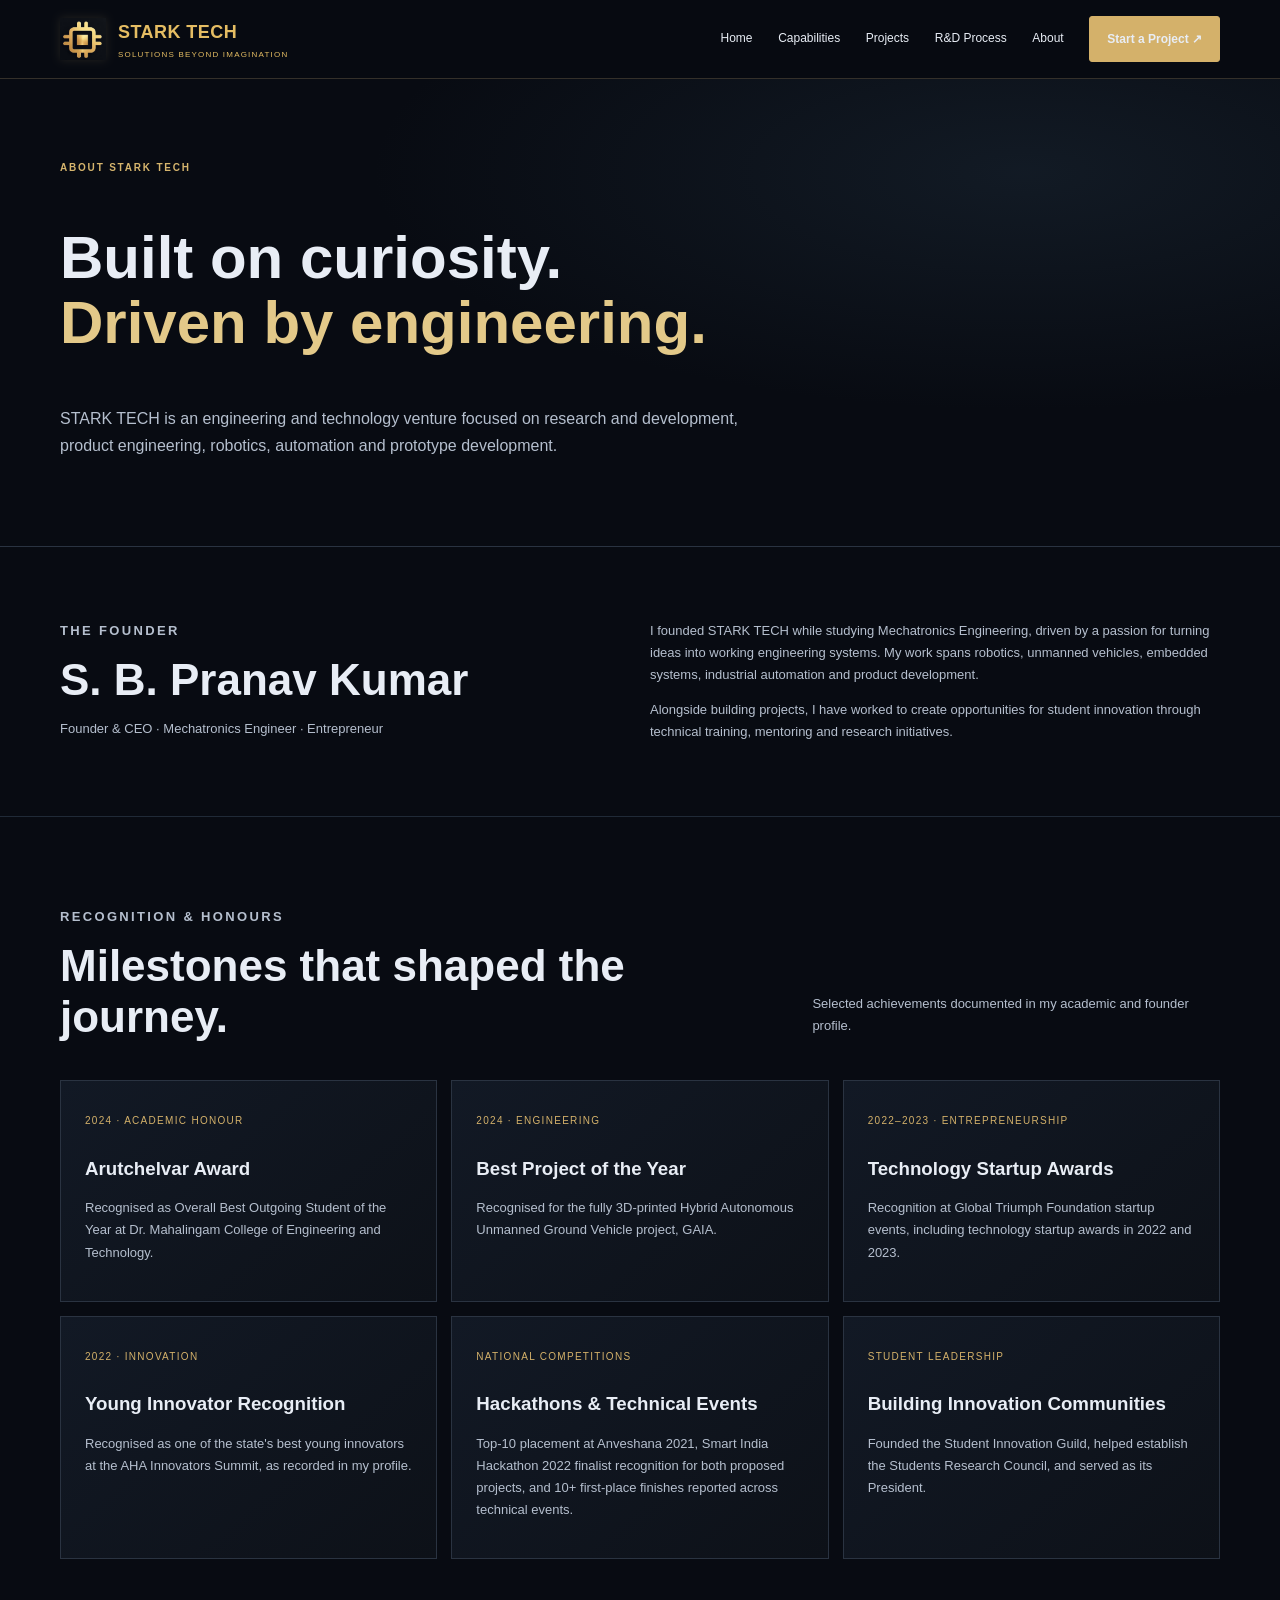
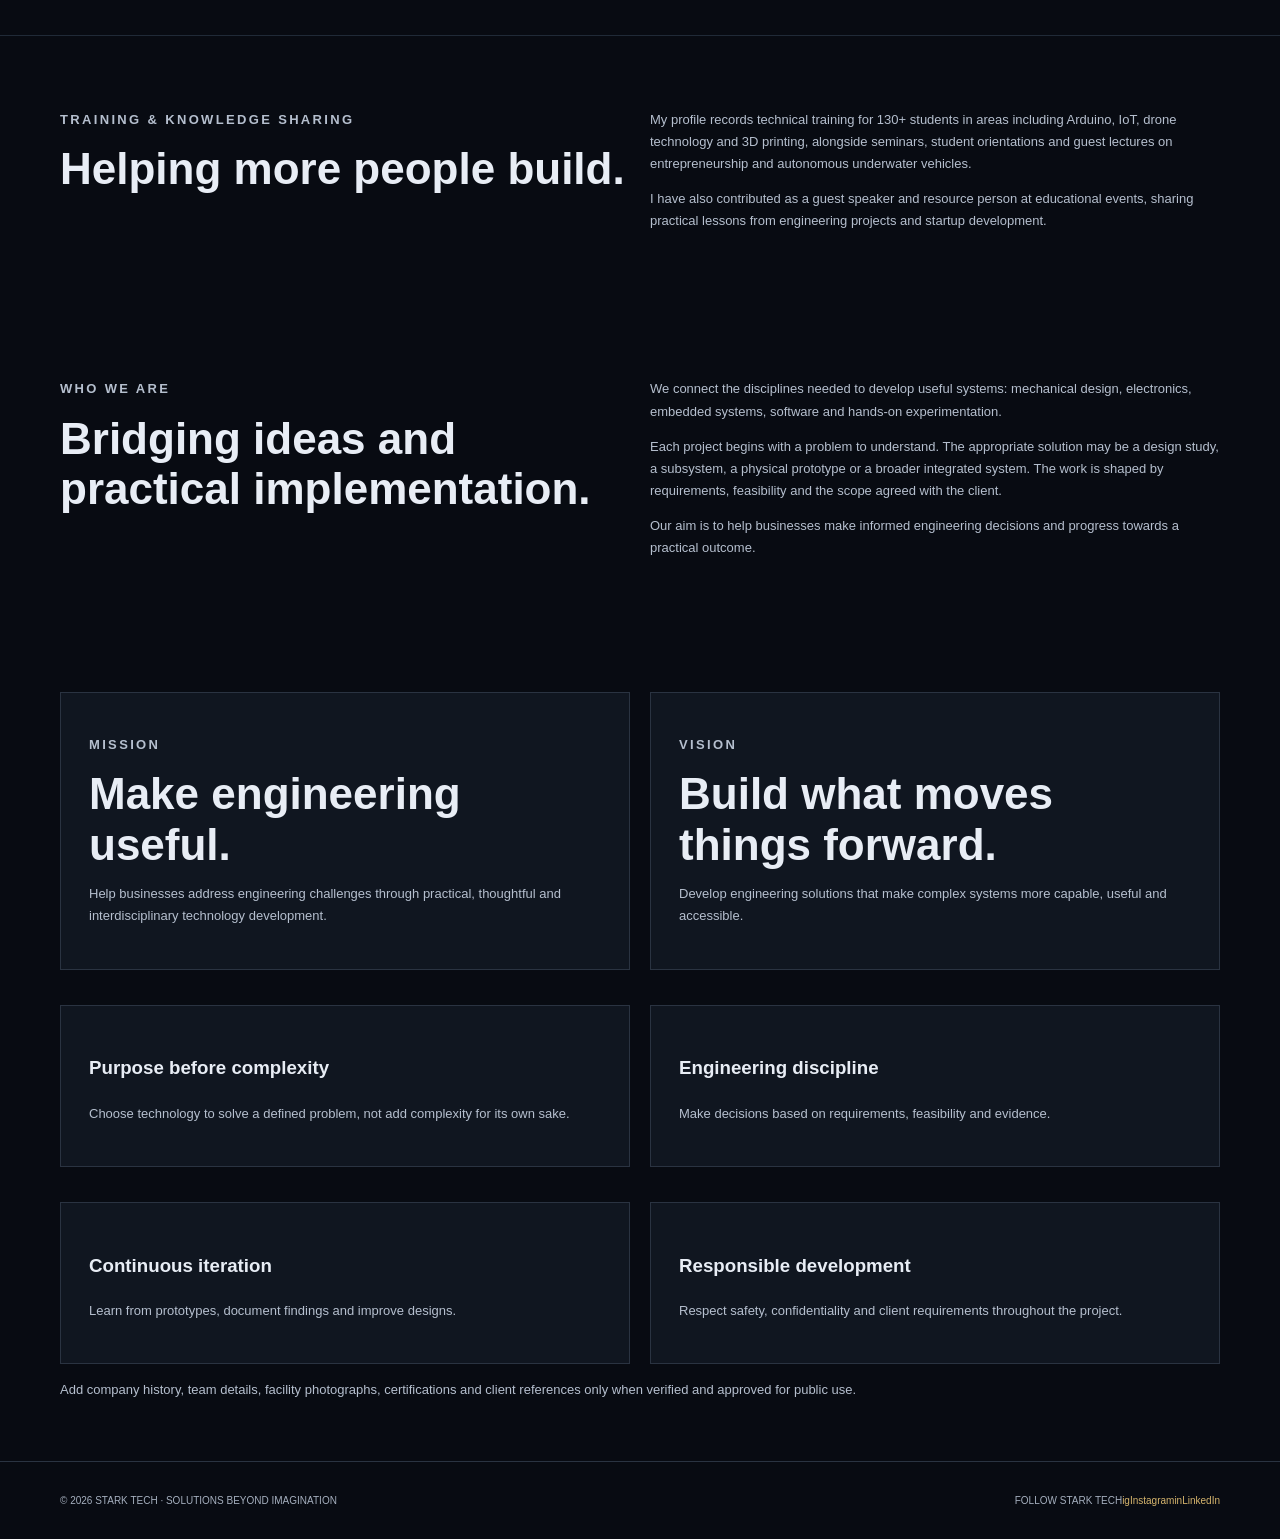
==== about.html @ d70ccab4 "Add official Instagram and LinkedIn links across website" ====
<!doctype html><html lang="en"><head><meta charset="utf-8"><meta name="viewport" content="width=device-width,initial-scale=1"><meta name="description" content="Learn about STARK TECH, an engineering and technology venture focused on R&D, product development, robotics and automation."><meta name="theme-color" content="#080b12"><title>About STARK TECH | Engineering & R&D</title><link rel="stylesheet" href="assets/styles.css"></head><body><header><div class="wrap nav"><a class="brand" href="index.html"><img class="brand-mark" src="assets/stark-tech-icon.jpg" alt="STARK TECH emblem"><span><b>STARK TECH</b><small>SOLUTIONS BEYOND IMAGINATION</small></span></a><button class="menu" aria-expanded="false">MENU</button><nav class="links"><a href="index.html">Home</a><a href="capabilities.html">Capabilities</a><a href="projects.html">Projects</a><a href="rnd-process.html">R&amp;D Process</a><a href="about.html">About</a><a class="btn" href="contact.html">Start a Project ↗</a></nav></div></header><main><section class="pagehero"><div class="wrap"><p class="eyebrow">ABOUT STARK TECH</p><h1>Built on curiosity.<br><span class="gold">Driven by engineering.</span></h1><p class="lead">STARK TECH is an engineering and technology venture focused on research and development, product engineering, robotics, automation and prototype development.</p></div></section>
<section class="content"><div class="wrap two"><div><p class="eyebrow">THE FOUNDER</p><h2>S. B. Pranav Kumar</h2><p class="lead">Founder &amp; CEO · Mechatronics Engineer · Entrepreneur</p></div><div><p>I founded STARK TECH while studying Mechatronics Engineering, driven by a passion for turning ideas into working engineering systems. My work spans robotics, unmanned vehicles, embedded systems, industrial automation and product development.</p><p>Alongside building projects, I have worked to create opportunities for student innovation through technical training, mentoring and research initiatives.</p></div></div></section>
<section class="section alt"><div class="wrap"><div class="heading"><div><p class="eyebrow">RECOGNITION &amp; HONOURS</p><h2>Milestones that shaped the journey.</h2></div><p>Selected achievements documented in my academic and founder profile.</p></div><div class="grid">
<article class="card"><span class="num">2024 · ACADEMIC HONOUR</span><h3>Arutchelvar Award</h3><p>Recognised as Overall Best Outgoing Student of the Year at Dr. Mahalingam College of Engineering and Technology.</p></article>
<article class="card"><span class="num">2024 · ENGINEERING</span><h3>Best Project of the Year</h3><p>Recognised for the fully 3D-printed Hybrid Autonomous Unmanned Ground Vehicle project, GAIA.</p></article>
<article class="card"><span class="num">2022–2023 · ENTREPRENEURSHIP</span><h3>Technology Startup Awards</h3><p>Recognition at Global Triumph Foundation startup events, including technology startup awards in 2022 and 2023.</p></article>
<article class="card"><span class="num">2022 · INNOVATION</span><h3>Young Innovator Recognition</h3><p>Recognised as one of the state's best young innovators at the AHA Innovators Summit, as recorded in my profile.</p></article>
<article class="card"><span class="num">NATIONAL COMPETITIONS</span><h3>Hackathons &amp; Technical Events</h3><p>Top-10 placement at Anveshana 2021, Smart India Hackathon 2022 finalist recognition for both proposed projects, and 10+ first-place finishes reported across technical events.</p></article>
<article class="card"><span class="num">STUDENT LEADERSHIP</span><h3>Building Innovation Communities</h3><p>Founded the Student Innovation Guild, helped establish the Students Research Council, and served as its President.</p></article>
</div></div></section>
<section class="content"><div class="wrap two"><div><p class="eyebrow">TRAINING &amp; KNOWLEDGE SHARING</p><h2>Helping more people build.</h2></div><div><p>My profile records technical training for 130+ students in areas including Arduino, IoT, drone technology and 3D printing, alongside seminars, student orientations and guest lectures on entrepreneurship and autonomous underwater vehicles.</p><p>I have also contributed as a guest speaker and resource person at educational events, sharing practical lessons from engineering projects and startup development.</p></div></div></section>
<section class="content"><div class="wrap two"><div><p class="eyebrow">WHO WE ARE</p><h2>Bridging ideas and practical implementation.</h2></div><div><p>We connect the disciplines needed to develop useful systems: mechanical design, electronics, embedded systems, software and hands-on experimentation.</p><p>Each project begins with a problem to understand. The appropriate solution may be a design study, a subsystem, a physical prototype or a broader integrated system. The work is shaped by requirements, feasibility and the scope agreed with the client.</p><p>Our aim is to help businesses make informed engineering decisions and progress towards a practical outcome.</p></div></div></section><section class="content"><div class="wrap two"><div class="item"><p class="eyebrow">MISSION</p><h2>Make engineering useful.</h2><p>Help businesses address engineering challenges through practical, thoughtful and interdisciplinary technology development.</p></div><div class="item"><p class="eyebrow">VISION</p><h2>Build what moves things forward.</h2><p>Develop engineering solutions that make complex systems more capable, useful and accessible.</p></div><div class="item"><h3>Purpose before complexity</h3><p>Choose technology to solve a defined problem, not add complexity for its own sake.</p></div><div class="item"><h3>Engineering discipline</h3><p>Make decisions based on requirements, feasibility and evidence.</p></div><div class="item"><h3>Continuous iteration</h3><p>Learn from prototypes, document findings and improve designs.</p></div><div class="item"><h3>Responsible development</h3><p>Respect safety, confidentiality and client requirements throughout the project.</p></div></div><p class="wrap hint">Add company history, team details, facility photographs, certifications and client references only when verified and approved for public use.</p></section></main><footer class="foot"><div class="wrap footrow"><span>© <span class="year"></span> STARK TECH · SOLUTIONS BEYOND IMAGINATION</span><div class="foot-social" aria-label="STARK TECH social media"><span class="foot-social-label">FOLLOW STARK TECH</span><a class="social-link" href="https://www.instagram.com/stark_tech_dynamics/?hl=en" target="_blank" rel="noopener noreferrer" aria-label="STARK TECH on Instagram"><span class="social-mark">ig</span><span>Instagram</span></a><a class="social-link" href="https://www.linkedin.com/company/stark-techmcet/" target="_blank" rel="noopener noreferrer" aria-label="STARK TECH on LinkedIn"><span class="social-mark">in</span><span>LinkedIn</span></a></div></div></footer><script>document.querySelectorAll('.year').forEach(x=>x.textContent=new Date().getFullYear());const b=document.querySelector('.menu'),n=document.querySelector('.links');if(b)b.onclick=()=>{n.classList.toggle('open');b.setAttribute('aria-expanded',n.classList.contains('open'))};</script></body></html>
---- assets/styles.css ----
:root {
  --bg: #080b12;
  --panel: #111722;
  --gold: #c7a45e;
  --light: #e8edf5;
  --muted: #a5afbe;
  --line: #2a3341;
}

* { box-sizing: border-box; }

html { scroll-behavior: smooth; }

body {
  margin: 0;
  background: var(--bg);
  color: var(--light);
  font: 16px/1.7 Inter, Arial, sans-serif;
}

a { color: inherit; text-decoration: none; }

.wrap {
  width: min(1160px, calc(100% - 40px));
  margin: auto;
}

header {
  position: sticky;
  top: 0;
  background: #080b12ed;
  border-bottom: 1px solid #2a2d32;
  z-index: 5;
}

.nav {
  min-height: 78px;
  display: flex;
  align-items: center;
  justify-content: space-between;
  gap: 20px;
}

.brand {
  display: flex;
  align-items: center;
  gap: 12px;
}

.brand-mark {
  width: 46px;
  height: 46px;
  object-fit: contain;
}

.brand b {
  display: block;
  letter-spacing: .13em;
  font-size: 18px;
}

.brand small {
  display: block;
  color: var(--gold);
  font-size: 8px;
  letter-spacing: .15em;
}

.links {
  display: flex;
  align-items: center;
  gap: 22px;
  font-size: 12px;
  color: #c3cad4;
}

.links a:hover { color: var(--gold); }

.btn {
  display: inline-block;
  background: var(--gold);
  color: #10131a;
  padding: 12px 17px;
  border-radius: 3px;
  font-weight: 700;
  font-size: 12px;
  border: 1px solid var(--gold);
}

.btn.outline {
  background: transparent;
  color: var(--light);
  border-color: #596171;
}

.hero {
  padding: 65px 0 80px;
  background: radial-gradient(ellipse at 80% 30%, #26394a66, transparent 42%),
              linear-gradient(130deg, #080b12, #101723);
  border-bottom: 1px solid var(--line);
}

.eyebrow {
  color: var(--gold);
  letter-spacing: .18em;
  font-size: 10px;
  font-weight: bold;
}

.hero h1 {
  font-size: clamp(42px, 6vw, 72px);
  line-height: 1.05;
  letter-spacing: -.04em;
  max-width: 800px;
  margin: 20px 0;
}

.gold { color: #e3c989; }

.lead {
  max-width: 700px;
  color: #b5bfce;
  font-size: 16px;
}

.actions {
  display: flex;
  gap: 12px;
  flex-wrap: wrap;
  margin: 28px 0;
}

.hero-branding {
  max-width: 720px;
  margin: 0 auto 22px;
  overflow: visible;
}

.hero-branding img {
  display: block;
  width: 100%;
  height: auto;
}

.section { padding: 76px 0; }

.section.alt {
  background: #0c1119;
  border-block: 1px solid #202a37;
}

.heading {
  display: flex;
  justify-content: space-between;
  align-items: end;
  gap: 28px;
  margin-bottom: 30px;
}

.heading h2, h2 {
  font-size: clamp(30px, 4vw, 44px);
  line-height: 1.15;
  margin: 8px 0;
}

.heading p,
.card p,
.content p,
.content li {
  color: var(--muted);
  font-size: 13px;
}

.grid {
  display: grid;
  grid-template-columns: repeat(3, 1fr);
  gap: 14px;
}

.card {
  border: 1px solid var(--line);
  background: linear-gradient(140deg, #121925, #0d1118);
  padding: 24px;
  min-height: 210px;
}

.card .num {
  font-size: 10px;
  color: var(--gold);
  letter-spacing: .13em;
}

.card h3 { margin: 20px 0 8px; }

.placeholder {
  min-height: 190px;
  border: 1px dashed #4a5361;
  background: #101722;
  display: flex;
  flex-direction: column;
  align-items: center;
  justify-content: center;
  text-align: center;
  color: #aab3c1;
  padding: 20px;
  font-size: 11px;
}

.placeholder strong { color: var(--gold); }

.steps {
  display: grid;
  grid-template-columns: repeat(5, 1fr);
  gap: 18px;
}

.step {
  border-left: 1px solid #424957;
  padding-left: 15px;
}

.step span { color: var(--gold); font-size: 11px; }

.step p { font-size: 12px; color: var(--muted); }

.cta {
  padding: 42px;
  border: 1px solid #7a643c;
  background: linear-gradient(110deg, #171c25, #0c1119);
  display: flex;
  justify-content: space-between;
  align-items: center;
  gap: 25px;
}

.cta p { color: var(--muted); max-width: 650px; }

.pagehero {
  padding: 70px 0;
  background: radial-gradient(ellipse at 80% 20%, #26394a55, transparent 45%), #0a0e16;
  border-bottom: 1px solid var(--line);
}

.pagehero h1 {
  font-size: clamp(38px, 5vw, 60px);
  line-height: 1.08;
  max-width: 900px;
}

.content { padding: 60px 0; }

.two {
  display: grid;
  grid-template-columns: 1fr 1fr;
  gap: 20px;
}

.item {
  padding: 28px;
  border: 1px solid var(--line);
  background: #101620;
  margin-bottom: 15px;
}

.project-row {
  display: grid;
  grid-template-columns: .9fr 1.1fr;
  gap: 30px;
  padding: 28px 0;
  border-bottom: 1px solid var(--line);
}

.project-row .placeholder { min-height: 230px; }

.status {
  border-left: 2px solid var(--gold);
  padding-left: 12px;
  font-size: 11px !important;
  color: #d6bc7d !important;
}

.form-layout {
  display: grid;
  grid-template-columns: .7fr 1.3fr;
  gap: 45px;
}

.form {
  padding: 26px;
  border: 1px solid var(--line);
  background: #101620;
}

.fields {
  display: grid;
  grid-template-columns: 1fr 1fr;
  gap: 15px;
}

.field { display: flex; flex-direction: column; gap: 6px; }
.field.full { grid-column: 1 / -1; }
.field label { font-size: 11px; }

.field input,
.field select,
.field textarea {
  background: #080d15;
  color: white;
  border: 1px solid #384252;
  padding: 12px;
  border-radius: 3px;
  font: inherit;
  width: 100%;
}

.field textarea { min-height: 125px; }

.consent {
  display: flex;
  gap: 8px;
  font-size: 10px;
  color: var(--muted);
  margin: 15px 0;
}

.status-msg { font-size: 12px; color: #e3c989; }

.foot {
  border-top: 1px solid var(--line);
  padding: 30px 0;
  color: #8e98a8;
  font-size: 10px;
}

.footrow {
  display: flex;
  justify-content: space-between;
  gap: 20px;
}

.footlinks { display: flex; gap: 18px; }
.menu { display: none; background: none; border: 1px solid #555; color: white; padding: 8px; }

/* Cinematic integrated engineering hero */
.cinematic-hero {
  position: relative;
  isolation: isolate;
  overflow: hidden;
  padding: 70px 0 24px;
  background: radial-gradient(ellipse at 78% 35%, #1a354a88, transparent 40%),
              radial-gradient(ellipse at 10% 90%, #a06f2518, transparent 36%),
              #080b12;
}

.hero-atmosphere {
  position: absolute;
  inset: 0;
  z-index: -1;
  pointer-events: none;
}

.hero-grid {
  position: absolute;
  inset: 0;
  background-image: linear-gradient(#c7a45e0b 1px, transparent 1px),
                    linear-gradient(90deg, #c7a45e0b 1px, transparent 1px);
  background-size: 48px 48px;
}

.hero-glow {
  position: absolute;
  width: 500px;
  height: 500px;
  right: -100px;
  top: -120px;
  border-radius: 50%;
  background: radial-gradient(circle, #285b781f, transparent 70%);
}

.hero-layout {
  display: grid;
  grid-template-columns: 1.03fr .97fr;
  align-items: center;
  gap: 40px;
  position: relative;
}

.hero-copy h1 {
  font-size: clamp(44px, 5.1vw, 72px);
  line-height: 1.03;
  letter-spacing: -.055em;
  margin: 24px 0;
}

.hero-copy .lead { max-width: 600px; line-height: 1.9; }
.hero-copy .actions { margin: 28px 0 30px; }

.hero-proof {
  display: flex;
  gap: 14px;
  flex-wrap: wrap;
  padding-top: 18px;
  border-top: 1px solid #29303a;
}

.hero-proof span { font-size: 10px; color: #aeb7c4; }
.hero-proof i { font-style: normal; color: var(--gold); margin-right: 5px; }

.hero-visual { min-width: 0; padding: 10px 0; }

.visual-topline,
.visual-bottomline {
  display: flex;
  justify-content: space-between;
  gap: 12px;
  font-size: 8px;
  letter-spacing: .13em;
  color: #a4afbd;
}

.visual-stage {
  height: 390px;
  position: relative;
  margin: 14px 0;
  border: 1px solid #303844;
  background: linear-gradient(145deg, #121b27ee, #070a10e8);
  overflow: hidden;
  display: flex;
  align-items: center;
  justify-content: center;
  box-shadow: 0 25px 70px #0005;
}

.visual-stage:before {
  content: "";
  position: absolute;
  inset: 0;
  background: repeating-linear-gradient(0deg, transparent 0 39px, #b0bec40b 40px),
              repeating-linear-gradient(90deg, transparent 0 39px, #b0bec40b 40px);
}

.ring {
  position: absolute;
  border: 1px solid #c7a45e55;
  border-radius: 50%;
  transform: rotate(-24deg);
}

.ring-a { width: 280px; height: 280px; }
.ring-b { width: 370px; height: 175px; border-color: #75a1be40; transform: rotate(40deg); }

.chip-graphic {
  position: relative;
  width: 138px;
  height: 138px;
  border: 2px solid #d4ad5b;
  border-radius: 24px;
  background: linear-gradient(145deg, #202733, #090d14);
  box-shadow: 0 0 0 10px #c7a45e0a, 0 0 55px #c7a45e20;
  z-index: 1;
  display: grid;
  place-items: center;
}

.chip-core {
  width: 78px;
  height: 78px;
  border: 1px solid #b68b3e;
  background: linear-gradient(145deg, #1b2029, #080a0f);
  display: flex;
  flex-direction: column;
  align-items: center;
  justify-content: center;
  color: #e6c57c;
}

.chip-core b { font-size: 31px; letter-spacing: .08em; }
.chip-core small { font-size: 7px; letter-spacing: .2em; }

.floating-tag {
  position: absolute;
  z-index: 2;
  padding: 12px;
  background: #0a0f17ed;
  border: 1px solid #3a414b;
  box-shadow: 0 12px 30px #0005;
}

.floating-tag b {
  display: block;
  font-size: 9px;
  letter-spacing: .09em;
  color: #e6eaf0;
}

.floating-tag small {
  display: block;
  font-size: 8px;
  color: #9ca8b7;
  margin-top: 3px;
}

.tag-one { left: 12px; top: 60px; }
.tag-two { right: 10px; bottom: 58px; }

.visual-caption {
  position: absolute;
  bottom: 13px;
  left: 15px;
  right: 15px;
  display: flex;
  justify-content: space-between;
  color: #8b97a6;
  font-size: 8px;
  letter-spacing: .15em;
}

.visual-bottomline { justify-content: center; }

.hero-capabilities {
  display: flex;
  align-items: center;
  justify-content: space-between;
  gap: 13px;
  margin-top: 30px;
  padding: 17px 0;
  border-top: 1px solid #29303a;
  color: #aeb8c5;
  font-size: 9px;
  letter-spacing: .12em;
  flex-wrap: wrap;
}

.hero-capabilities b { color: var(--gold); }

@media (max-width: 950px) {
  .hero-layout { grid-template-columns: 1fr; gap: 24px; }
  .hero-visual { max-width: 680px; width: 100%; margin: auto; }
  .hero-capabilities { justify-content: center; }
  .hero-capabilities b { width: 100%; text-align: center; }
}

@media (max-width: 760px) {
  .links { display: none; position: absolute; top: 78px; left: 0; right: 0; background: #0b1018; padding: 18px 24px; flex-direction: column; align-items: stretch; }
  .links.open { display: flex; }
  .menu { display: block; }
  .grid { grid-template-columns: 1fr 1fr; }
  .heading { display: block; }
  .steps { grid-template-columns: 1fr; }
  .step { padding: 0 0 15px 15px; }
  .cta { display: block; padding: 28px; }
  .cta .btn { margin-top: 10px; }
  .two, .form-layout, .project-row { grid-template-columns: 1fr; }
  .fields { grid-template-columns: 1fr; }
  .field.full { grid-column: auto; }
  .hero { padding: 50px 0; }
  .footrow { flex-direction: column; }
  .section { padding: 55px 0; }
  .brand-mark { width: 38px; height: 38px; }
}

@media (max-width: 560px) {
  .hero-copy h1 { font-size: 43px; }
  .visual-stage { height: 330px; }
  .ring-a { width: 230px; height: 230px; }
  .ring-b { width: 290px; height: 140px; }
  .floating-tag { padding: 8px; }
  .tag-one { left: 5px; top: 30px; }
  .tag-two { right: 5px; bottom: 52px; }
  .floating-tag small { max-width: 130px; }
  .hero-proof { gap: 9px; }
  .hero-capabilities { gap: 8px; font-size: 8px; }
}

@media (max-width: 480px) {
  .grid { grid-template-columns: 1fr; }
  .brand b { font-size: 15px; }
  .brand small { font-size: 7px; }
}




/* GLOBAL STARK TECH THEME FIX */
html,
body {
  margin: 0 !important;
  padding: 0 !important;
  background: #080b12 !important;
  color: #e8edf5 !important;
  font-family: Arial, Helvetica, sans-serif !important;
}

body {
  min-height: 100vh;
}

header {
  background: #080b12 !important;
  color: #e8edf5 !important;
  border-bottom: 1px solid #34302a !important;
}

header a,
header .brand,
header .links,
header .brand b {
  color: #e8edf5 !important;
}

header .brand small,
.eyebrow,
.hero-proof i,
.hero-capabilities b {
  color: #d6b56d !important;
}

a {
  color: #d6b56d;
}

a:hover {
  color: #f3d99b;
}

h1, h2, h3, h4, p, li, label {
  color: inherit;
}

.hero,
.cinematic-hero {
  color: #e8edf5 !important;
}

.hero .lead,
.hero-copy .lead,
.card p,
.content p,
.content li,
.heading p {
  color: #b5bfce !important;
}

.section,
.section.alt,
.content,
.pagehero {
  background-color: #080b12;
  color: #e8edf5;
}

.card,
.item,
.form,
.cta {
  color: #e8edf5;
}

input,
select,
textarea {
  background: #101722;
  color: #e8edf5;
  border: 1px solid #3a414b;
}

footer,
.foot {
  background: #080b12;
  color: #a5afbe;
}

img {
  max-width: 100%;
}


/* STARK TECH — cinematic motion system */
:root{--gold:#d4b16a;--gold-bright:#f1d99a;--blue:#53b8ef;--motion-fast:180ms;--motion-base:360ms;--motion-slow:700ms;--ease-out:cubic-bezier(.2,.75,.25,1)}
html{scroll-behavior:smooth;scroll-padding-top:100px}
body{overflow-x:hidden}
header{background:rgba(8,11,18,.84)!important;backdrop-filter:blur(18px);-webkit-backdrop-filter:blur(18px);transition:background var(--motion-base) ease,border-color var(--motion-base) ease}
.brand-mark{transition:transform var(--motion-slow) var(--ease-out),filter var(--motion-base) ease}
.brand:hover .brand-mark{transform:rotate(-5deg) scale(1.06);filter:drop-shadow(0 0 12px #d4b16a55)}
.links a:not(.btn){position:relative;transition:color var(--motion-fast) ease}
.links a:not(.btn):after{content:"";position:absolute;left:0;right:100%;bottom:-7px;height:1px;background:var(--blue);transition:right var(--motion-base) var(--ease-out)}
.links a:not(.btn):hover:after,.links a[aria-current="page"]:after{right:0}
.btn{position:relative;isolation:isolate;overflow:hidden;transition:transform var(--motion-base) var(--ease-out),box-shadow var(--motion-base) ease,border-color var(--motion-base) ease,background var(--motion-base) ease}
.btn:before{content:"";position:absolute;z-index:-1;inset:0;background:linear-gradient(110deg,transparent 15%,#fff5 48%,transparent 80%);transform:translateX(-120%);transition:transform 650ms var(--ease-out)}
.btn:hover{transform:translateY(-3px);box-shadow:0 10px 28px #d4b16a25}
.btn:hover:before{transform:translateX(120%)}
.btn:focus-visible,a:focus-visible,button:focus-visible,input:focus-visible,select:focus-visible,textarea:focus-visible{outline:2px solid var(--blue);outline-offset:4px}
.card,.item,.project-row,.step,.cta{transition:transform var(--motion-base) var(--ease-out),border-color var(--motion-base) ease,background var(--motion-base) ease,box-shadow var(--motion-base) ease}
.card:hover,.item:hover{transform:translateY(-5px);border-color:#d4b16a88;box-shadow:0 18px 44px #0005}
.project-row:hover .placeholder{border-color:#53b8ef99}
.placeholder{position:relative;overflow:hidden;background:radial-gradient(ellipse at 50% 30%,#24405a66,transparent 55%),linear-gradient(145deg,#121a26,#080b12);transition:border-color var(--motion-base) ease,background var(--motion-base) ease}
.placeholder:after{content:"";position:absolute;inset:-50%;pointer-events:none;background:linear-gradient(115deg,transparent 42%,#53b8ef10 50%,transparent 58%);transform:translateX(-45%);transition:transform 900ms var(--ease-out)}
.project-row:hover .placeholder:after,.project:hover .placeholder:after{transform:translateX(45%)}
.cinematic-hero{min-height:min(850px,calc(100svh - 78px));display:flex;flex-direction:column;justify-content:center}
.hero-grid{mask-image:linear-gradient(to bottom,#000,transparent 95%);animation:grid-drift 28s linear infinite}
.hero-glow{animation:glow-breathe 9s ease-in-out infinite alternate}
.ring-a{animation:ring-orbit 28s linear infinite}
.ring-b{animation:ring-orbit 35s linear infinite reverse}
.chip-graphic{animation:chip-float 7s ease-in-out infinite}
.floating-tag{animation:tag-float 8s ease-in-out infinite}
.tag-two{animation-delay:-3.5s}
.hero-copy>*{animation:hero-enter 850ms var(--ease-out) both}
.hero-copy>*:nth-child(2){animation-delay:100ms}
.hero-copy>*:nth-child(3){animation-delay:190ms}
.hero-copy>*:nth-child(4){animation-delay:280ms}
.hero-copy>*:nth-child(5){animation-delay:370ms}
.hero-visual{animation:hero-enter 1100ms 180ms var(--ease-out) both}
.pagehero .wrap>*{animation:hero-enter 750ms var(--ease-out) both}
.pagehero .wrap>*:nth-child(2){animation-delay:100ms}
.pagehero .wrap>*:nth-child(3){animation-delay:190ms}
[data-reveal]{opacity:0;transform:translateY(24px);transition:opacity 700ms var(--ease-out),transform 700ms var(--ease-out)}
[data-reveal].is-visible{opacity:1;transform:translateY(0)}
[data-reveal="left"]{transform:translateX(-24px)}
[data-reveal="left"].is-visible{transform:translateX(0)}
[data-reveal="right"]{transform:translateX(24px)}
[data-reveal="right"].is-visible{transform:translateX(0)}
body.page-leaving main{opacity:0;transform:translateY(8px);transition:opacity 180ms ease,transform 180ms ease}
main{transition:opacity 260ms ease,transform 260ms ease}
.menu{border-radius:2px;cursor:pointer;transition:border-color var(--motion-fast) ease,color var(--motion-fast) ease}
.menu:hover{border-color:var(--gold);color:var(--gold)}
.links.open{box-shadow:0 18px 30px #0008}
::selection{background:#d4b16a55;color:#fff}
@keyframes hero-enter{from{opacity:0;transform:translateY(18px)}to{opacity:1;transform:translateY(0)}}
@keyframes chip-float{0%,100%{transform:translateY(0)}50%{transform:translateY(-8px)}}
@keyframes tag-float{0%,100%{translate:0 0}50%{translate:0 -6px}}
@keyframes ring-orbit{from{rotate:0deg}to{rotate:360deg}}
@keyframes grid-drift{from{background-position:0 0}to{background-position:48px 48px}}
@keyframes glow-breathe{from{opacity:.5;transform:scale(.92)}to{opacity:1;transform:scale(1.08)}}
@media(max-width:760px){.cinematic-hero{min-height:auto}.links{top:78px;backdrop-filter:blur(16px)}.card:hover,.item:hover{transform:none}}
@media(prefers-reduced-motion:reduce){*,*::before,*::after{scroll-behavior:auto!important;animation-duration:.01ms!important;animation-iteration-count:1!important;transition-duration:.01ms!important}[data-reveal]{opacity:1;transform:none}body.page-leaving main{opacity:1;transform:none}}

@view-transition { navigation: auto; }
::view-transition-old(root){animation:page-out 180ms ease both}
::view-transition-new(root){animation:page-in 360ms cubic-bezier(.2,.75,.25,1) both}
@keyframes page-out{to{opacity:0;filter:blur(2px)}}
@keyframes page-in{from{opacity:0;filter:blur(2px)}to{opacity:1;filter:blur(0)}}
@media(prefers-reduced-motion:reduce){::view-transition-old(root),::view-transition-new(root){animation:none}}

/* Reference-inspired homepage composition */
.reference-hero{padding-top:24px;padding-bottom:0;min-height:0;background:radial-gradient(ellipse at 76% 38%,#8c5d214d,transparent 40%),linear-gradient(90deg,#05080c 0%,#05080cf5 38%,#05080c66 100%),#05080c}
.reference-hero .hero-layout{grid-template-columns:1.02fr .98fr;gap:24px;min-height:570px;align-items:center}
.hero-brand-lockup{max-width:360px;margin-bottom:18px}
.hero-brand-lockup img{display:block;width:min(100%,330px);height:auto;max-height:180px;object-fit:contain;object-position:left center;margin-bottom:22px}
.hero-brand-lockup .eyebrow{letter-spacing:.28em;color:#c9cbd0!important}
.reference-hero .hero-copy h1{font-size:clamp(42px,4.3vw,70px);line-height:1.04;letter-spacing:-.045em;margin:14px 0}
.reference-hero .hero-copy .lead{max-width:660px;font-size:clamp(15px,1.15vw,19px);line-height:1.55;color:#d0d1d4!important}
.reference-hero .actions{gap:14px;margin-top:28px}
.reference-hero .btn{padding:16px 22px;font-size:14px}
.reference-hero .btn.outline{color:#d7b25d;border-color:#98732d}
.reference-hero .hero-visual{align-self:stretch;display:flex;flex-direction:column;justify-content:center}
.reference-hero .visual-stage{height:490px;border-color:#574322;background:radial-gradient(ellipse at 60% 35%,#a66c2c3b,transparent 48%),linear-gradient(140deg,#0a1119,#080a0f 75%);box-shadow:0 25px 90px #0009}
.reference-hero .visual-stage:before{background:repeating-linear-gradient(0deg,transparent 0 39px,#d4b16a0d 40px),repeating-linear-gradient(90deg,transparent 0 39px,#d4b16a0d 40px)}
.reference-blueprint{position:absolute;inset:0;background:radial-gradient(ellipse at 58% 25%,#d4b16a14,transparent 32%),linear-gradient(110deg,transparent 40%,#d4b16a12 41%,transparent 42%);opacity:.8}
.reference-hero .chip-graphic{width:165px;height:165px;border-radius:28px;box-shadow:0 0 0 12px #d4b16a0b,0 0 80px #d4b16a30}
.reference-capabilities{display:grid;grid-template-columns:repeat(6,minmax(0,1fr));gap:0;margin-top:0;padding:20px max(24px,calc((100% - 1500px)/2));border-top:1px solid #6d5328;border-bottom:1px solid #3c301d;background:#05080ce8}
.reference-capabilities>div{display:flex;align-items:center;gap:12px;padding:8px 16px;border-right:1px solid #252a30;min-width:0}
.reference-capabilities>div:last-child{border-right:0}
.reference-capabilities .cap-icon{font-size:31px;line-height:1;color:#d4a744;flex-shrink:0}
.reference-capabilities b,.reference-capabilities small{display:block;white-space:normal;letter-spacing:0}
.reference-capabilities b{font-size:12px;color:#f0f0f0}
.reference-capabilities small{font-size:11px;color:#8c929b;margin-top:5px}
@media(max-width:1100px){.reference-capabilities{grid-template-columns:repeat(3,minmax(0,1fr))}.reference-capabilities>div:nth-child(3){border-right:0}.reference-capabilities>div:nth-child(-n+3){border-bottom:1px solid #252a30}}
@media(max-width:950px){.reference-hero .hero-layout{grid-template-columns:1fr;min-height:0;padding-top:30px}.reference-hero .hero-visual{max-width:none}.reference-hero .visual-stage{height:360px}.hero-brand-lockup img{max-height:135px}}
@media(max-width:560px){.reference-hero .hero-copy h1{font-size:clamp(38px,10vw,48px)}.reference-hero .visual-stage{height:300px}.reference-capabilities{grid-template-columns:repeat(2,minmax(0,1fr));padding:12px}.reference-capabilities>div{padding:12px 8px}.reference-capabilities>div:nth-child(3){border-right:1px solid #252a30}.reference-capabilities>div:nth-child(even){border-right:0}.reference-capabilities>div:nth-child(-n+4){border-bottom:1px solid #252a30}.reference-capabilities b{font-size:11px}.reference-capabilities small{font-size:10px}}

/* Real photographic hero treatment — uses assets/stark-hero.jpg */
.reference-hero .hero-layout{grid-template-columns:minmax(0,1fr) minmax(0,1.18fr);gap:36px;min-height:570px}
.reference-hero .hero-copy{position:relative;z-index:2;max-width:760px}
.reference-hero .hero-brand-lockup img{width:min(100%,320px);max-height:170px;object-fit:contain;object-position:left center}
.reference-hero .hero-copy h1{font-size:clamp(42px,4.05vw,68px);line-height:1.08;letter-spacing:-.04em;white-space:normal}
.reference-hero .hero-copy h1 br{display:block}
.reference-hero .reference-photo{position:relative;min-height:540px;align-self:stretch;overflow:hidden;background:#080b12 url('assets/stark-hero.jpg') center center/cover no-repeat;border-left:1px solid #d4b16a40}
.reference-hero .reference-photo:before{content:"";position:absolute;inset:0;background:linear-gradient(90deg,#05080c 0%,#05080c22 28%,transparent 62%),linear-gradient(0deg,#05080c99,transparent 40%);pointer-events:none}
.reference-hero .reference-photo>*{display:none!important}
.reference-hero .reference-photo .visual-topline,.reference-hero .reference-photo .visual-stage,.reference-hero .reference-photo .visual-bottomline{display:none!important}
.reference-hero .hero-capabilities{position:relative;z-index:3}
@media(max-width:950px){.reference-hero .hero-layout{grid-template-columns:1fr;gap:18px}.reference-hero .reference-photo{min-height:360px;border-left:0;border-top:1px solid #d4b16a40}}
@media(max-width:560px){.reference-hero .reference-photo{min-height:270px}.reference-hero .hero-copy h1{font-size:clamp(38px,9.2vw,48px)}}

/* Explicit image element avoids background-image loading ambiguity */
.reference-hero .reference-photo{position:relative;min-height:540px;align-self:stretch;overflow:hidden;background:#080b12!important;border-left:1px solid #d4b16a40}
.reference-hero .reference-photo .hero-photo{display:block!important;position:absolute;inset:0;width:100%;height:100%;object-fit:cover;object-position:center center;opacity:1;z-index:0}
.reference-hero .reference-photo:before{content:"";position:absolute;inset:0;z-index:1;background:linear-gradient(90deg,#05080c 0%,#05080c12 24%,transparent 62%),linear-gradient(0deg,#05080c66,transparent 35%);pointer-events:none}
.reference-hero .reference-photo .visual-topline,.reference-hero .reference-photo .visual-stage,.reference-hero .reference-photo .visual-bottomline{display:none!important}
@media(max-width:950px){.reference-hero .reference-photo{min-height:360px;border-left:0;border-top:1px solid #d4b16a40}}
@media(max-width:560px){.reference-hero .reference-photo{min-height:270px}}

/* Fine-tune to the supplied reference screenshot */
.reference-hero{padding-top:0!important}
.reference-hero .hero-layout{grid-template-columns:minmax(0,1.06fr) minmax(0,1fr)!important;gap:24px!important;min-height:560px!important;align-items:center!important}
.reference-hero .hero-copy{max-width:760px}
.reference-hero .hero-brand-lockup{max-width:100%;margin-bottom:16px}
.reference-hero .hero-wordmark{display:flex;align-items:center;gap:14px;margin:0 0 18px}
.reference-hero .hero-wordmark img{display:block;width:54px;height:54px;object-fit:contain;margin:0;max-height:none;filter:drop-shadow(0 0 8px #d4b16a30)}
.reference-hero .hero-wordmark strong{display:block;font-size:clamp(21px,1.7vw,29px);line-height:1.1;letter-spacing:.16em;color:#f1d99a}
.reference-hero .hero-wordmark small{display:block;font-size:9px;letter-spacing:.2em;color:#d4b16a;margin-top:5px}
.reference-hero .hero-brand-lockup .eyebrow{margin:0;font-size:11px;letter-spacing:.26em}
.reference-hero .hero-copy h1{font-size:clamp(44px,4.1vw,66px)!important;line-height:1.08!important;letter-spacing:-.045em!important;max-width:760px;margin:18px 0!important}
.reference-hero .hero-copy h1 br{display:block}
.reference-hero .hero-copy .lead{max-width:660px}
.reference-hero .reference-photo{min-height:530px!important;height:100%;background-position:center!important;border:0!important}
.reference-hero .reference-photo .hero-photo{object-fit:cover;object-position:center center}
.reference-hero .reference-photo:before{background:linear-gradient(90deg,#05080c44,transparent 24%),linear-gradient(0deg,#05080c55,transparent 30%)!important}
.reference-hero .reference-capabilities{padding-top:18px;padding-bottom:18px}
@media(min-width:1200px){.reference-hero .hero-copy h1{font-size:clamp(52px,3.7vw,66px)!important}.reference-hero .hero-layout{min-height:570px!important}}
@media(max-width:950px){.reference-hero .hero-layout{grid-template-columns:1fr!important;min-height:0!important}.reference-hero .reference-photo{min-height:380px!important;height:380px}.reference-hero .hero-copy h1{font-size:clamp(42px,7vw,60px)!important}}
@media(max-width:560px){.reference-hero .hero-wordmark img{width:44px;height:44px}.reference-hero .hero-wordmark strong{font-size:20px}.reference-hero .hero-copy h1{font-size:clamp(38px,9vw,48px)!important}.reference-hero .reference-photo{min-height:270px!important;height:270px}}

/* Logo treatment: suppress the dark JPEG canvas so only the gold emblem reads */
header .brand-mark{background:transparent!important;mix-blend-mode:screen;object-fit:contain;filter:drop-shadow(0 0 5px #d4b16a22);border:0!important;box-shadow:none!important;border-radius:0!important}
.reference-hero .hero-wordmark img{background:transparent!important;mix-blend-mode:screen;object-fit:contain;filter:drop-shadow(0 0 7px #d4b16a35);border:0!important;box-shadow:none!important;border-radius:0!important}
.reference-hero .hero-wordmark{background:transparent!important;border:0!important;box-shadow:none!important;padding:0!important}
.reference-hero .hero-wordmark strong{font-weight:750}
.reference-hero .hero-wordmark small{white-space:nowrap}

/* Remove rectangular JPEG canvas behind the emblem: crop to the chip in the logo image */
header .brand-mark{width:46px;height:46px;object-fit:cover;object-position:center;background:transparent!important;mix-blend-mode:screen;clip-path:inset(14% 14% 14% 14% round 2px);transform:scale(1.15);filter:drop-shadow(0 0 5px #d4b16a22);border:0!important;box-shadow:none!important;border-radius:0!important}
.reference-hero .hero-wordmark img{width:54px;height:54px;object-fit:cover;object-position:center;background:transparent!important;mix-blend-mode:screen;clip-path:inset(14% 14% 14% 14% round 2px);transform:scale(1.15);filter:drop-shadow(0 0 7px #d4b16a35);border:0!important;box-shadow:none!important;border-radius:0!important}

/* Final reference composition adjustments */
.reference-hero .hero-layout{grid-template-columns:minmax(0,1.02fr) minmax(0,1.08fr)!important;gap:28px!important;min-height:560px!important}
.reference-hero .hero-wordmark{gap:10px!important;margin-bottom:16px!important}
.reference-hero .hero-wordmark img{width:40px!important;height:40px!important;clip-path:inset(14% 14% 14% 14%)!important;transform:none!important}
.reference-hero .hero-wordmark strong{font-size:clamp(20px,1.5vw,25px)!important;letter-spacing:.14em!important}
.reference-hero .hero-wordmark small{font-size:8px!important;letter-spacing:.16em!important}
.reference-hero .hero-copy h1{font-size:clamp(43px,3.65vw,62px)!important;line-height:1.08!important;max-width:760px!important}
.reference-hero .reference-photo{min-height:560px!important;height:560px!important;overflow:hidden!important}
.reference-hero .reference-photo .hero-photo{object-fit:cover!important;object-position:62% center!important}
.reference-hero .reference-photo:before{background:linear-gradient(90deg,#05080c26,transparent 20%),linear-gradient(0deg,#05080c30,transparent 28%)!important}
.reference-hero .hero-capabilities{margin-top:0!important}
@media(max-width:950px){.reference-hero .hero-layout{grid-template-columns:1fr!important}.reference-hero .reference-photo{height:380px!important;min-height:380px!important}}
@media(max-width:560px){.reference-hero .reference-photo{height:270px!important;min-height:270px!important}.reference-hero .hero-copy h1{font-size:clamp(38px,9vw,48px)!important}}

/* Final logo fix: show the full chip emblem without clipping */
header .brand-mark{clip-path:none!important;object-fit:contain!important;transform:none!important;width:46px!important;height:46px!important;mix-blend-mode:screen!important}
.reference-hero .hero-wordmark img{clip-path:none!important;object-fit:contain!important;transform:none!important;width:40px!important;height:40px!important;mix-blend-mode:screen!important}

/* Rebuilt full-bleed cinematic homepage hero to match supplied reference */
.reference-hero{position:relative;isolation:isolate;overflow:hidden;padding:0!important;min-height:0!important;background:#05080c!important}
.reference-hero .reference-backdrop{position:absolute;inset:0 0 72px;z-index:-2;overflow:hidden;background:#05080c}
.reference-hero .reference-backdrop img{display:block;width:100%;height:100%;object-fit:cover;object-position:center 52%;opacity:.96}
.reference-hero .reference-backdrop:after{content:"";position:absolute;inset:0;background:linear-gradient(90deg,#05080c 0%,#05080cf5 28%,#05080cbb 43%,#05080c35 66%,#05080c15 100%),linear-gradient(0deg,#05080c90 0%,transparent 25%,#05080c12 100%)}
.reference-hero .hero-atmosphere{position:absolute;inset:0 0 72px;z-index:-1;pointer-events:none}
.reference-hero .hero-grid{opacity:.32}
.reference-hero .hero-glow{display:none}
.reference-hero .hero-layout{position:relative;z-index:1;display:block!important;width:min(1500px,calc(100% - 64px));min-height:634px!important;padding:32px 0 34px!important;margin:0 auto;align-content:center}
.reference-hero .hero-copy{width:min(58%,790px);max-width:790px}
.reference-hero .hero-brand-lockup{margin:0 0 26px!important;max-width:520px}
.reference-hero .hero-wordmark{display:flex;align-items:center;gap:14px;margin:0 0 28px!important;background:transparent!important}
.reference-hero .hero-wordmark img{width:76px!important;height:76px!important;object-fit:contain!important;clip-path:none!important;transform:none!important;mix-blend-mode:normal!important;filter:drop-shadow(0 0 9px #d4b16a25)!important}
.reference-hero .hero-wordmark strong{font-size:clamp(28px,2.35vw,40px)!important;letter-spacing:.16em!important;line-height:1.08!important}
.reference-hero .hero-wordmark small{font-size:11px!important;letter-spacing:.2em!important;margin-top:7px!important}
.reference-hero .hero-brand-lockup .eyebrow{font-size:12px!important;letter-spacing:.31em!important;margin:0!important;color:#c9cbd0!important}
.reference-hero .hero-copy h1{font-size:clamp(48px,4.25vw,76px)!important;line-height:1.06!important;letter-spacing:-.045em!important;max-width:900px!important;margin:18px 0 16px!important;text-wrap:balance}
.reference-hero .hero-copy h1 br{display:block}
.reference-hero .hero-copy .lead{font-size:clamp(16px,1.25vw,20px)!important;line-height:1.5!important;max-width:670px!important;color:#d1d3d7!important}
.reference-hero .actions{display:flex;gap:16px!important;margin-top:28px!important;flex-wrap:wrap}
.reference-hero .actions .btn{padding:17px 25px!important;font-size:15px!important}
.reference-hero .hero-capabilities{position:relative;z-index:2;display:grid!important;grid-template-columns:repeat(6,minmax(0,1fr))!important;gap:0!important;margin:0!important;padding:22px max(32px,calc((100% - 1500px)/2))!important;border-top:1px solid #725525!important;border-bottom:1px solid #302719!important;background:rgba(4,7,11,.97)!important}
.reference-hero .hero-capabilities>div{display:flex;align-items:center;gap:14px;padding:10px 18px!important;border-right:1px solid #292b2e;min-width:0}
.reference-hero .hero-capabilities>div:last-child{border-right:0}
.reference-hero .hero-capabilities .cap-icon{font-size:34px!important;color:#d4a744!important;flex-shrink:0}
.reference-hero .hero-capabilities b{font-size:13px!important;color:#f0f0f0!important;white-space:normal}
.reference-hero .hero-capabilities small{font-size:12px!important;color:#8c929b!important;margin-top:6px!important;white-space:normal}
@media(max-width:1100px){.reference-hero .hero-capabilities{grid-template-columns:repeat(3,minmax(0,1fr))!important}.reference-hero .hero-capabilities>div:nth-child(3){border-right:0}.reference-hero .hero-capabilities>div:nth-child(-n+3){border-bottom:1px solid #292b2e}.reference-hero .hero-copy{width:min(66%,720px)}}
@media(max-width:760px){.reference-hero .reference-backdrop{inset:0 0 0}.reference-hero .reference-backdrop img{object-position:62% center;opacity:.6}.reference-hero .reference-backdrop:after{background:linear-gradient(90deg,#05080cf2,#05080c9c 65%,#05080c70),linear-gradient(0deg,#05080c 0%,transparent 35%)}.reference-hero .hero-atmosphere{inset:0}.reference-hero .hero-layout{width:calc(100% - 40px);min-height:0!important;padding:44px 0 50px!important}.reference-hero .hero-copy{width:100%;max-width:680px}.reference-hero .hero-wordmark img{width:54px!important;height:54px!important}.reference-hero .hero-wordmark strong{font-size:clamp(22px,5vw,30px)!important}.reference-hero .hero-brand-lockup{margin-bottom:22px!important}.reference-hero .hero-copy h1{font-size:clamp(42px,8vw,60px)!important}.reference-hero .hero-capabilities{grid-template-columns:repeat(2,minmax(0,1fr))!important;padding:12px 16px!important}.reference-hero .hero-capabilities>div{padding:12px 8px!important}.reference-hero .hero-capabilities>div:nth-child(3){border-right:1px solid #292b2e}.reference-hero .hero-capabilities>div:nth-child(even){border-right:0}.reference-hero .hero-capabilities>div:nth-child(-n+4){border-bottom:1px solid #292b2e}.reference-hero .hero-capabilities .cap-icon{font-size:27px!important}.reference-hero .hero-capabilities b{font-size:11px!important}.reference-hero .hero-capabilities small{font-size:10px!important}}
@media(prefers-reduced-motion:reduce){.reference-hero .reference-backdrop img{animation:none!important}}

/* Force full-bleed hero layout; override legacy split-hero rules */
html body main section.reference-hero{display:block!important;position:relative!important;overflow:hidden!important;background:#05080c!important;min-height:0!important}
html body main section.reference-hero>.reference-backdrop{position:absolute!important;display:block!important;inset:0 0 78px 0!important;z-index:0!important;width:100%!important;height:auto!important;pointer-events:none!important}
html body main section.reference-hero>.reference-backdrop img{position:absolute!important;display:block!important;inset:0!important;width:100%!important;height:100%!important;object-fit:cover!important;object-position:center 53%!important;opacity:1!important}
html body main section.reference-hero>.reference-backdrop:after{content:""!important;position:absolute!important;inset:0!important;background:linear-gradient(90deg,#05080c 0%,#05080cf2 26%,#05080cbf 42%,#05080c38 68%,#05080c0d 100%),linear-gradient(0deg,#05080c88 0%,transparent 25%)!important}
html body main section.reference-hero>.hero-atmosphere{position:absolute!important;inset:0 0 78px!important;z-index:1!important;pointer-events:none!important;background:transparent!important}
html body main section.reference-hero>.hero-layout{position:relative!important;z-index:2!important;display:block!important;width:min(1500px,calc(100% - 64px))!important;max-width:1500px!important;min-height:634px!important;height:auto!important;padding:32px 0 34px!important;margin:0 auto!important}
html body main section.reference-hero .hero-copy{display:block!important;width:min(72%,850px)!important;max-width:850px!important}
html body main section.reference-hero .hero-copy h1{width:100%!important;max-width:850px!important;font-size:clamp(48px,4vw,70px)!important;line-height:1.06!important;white-space:normal!important;overflow-wrap:normal!important}
html body main section.reference-hero .hero-copy h1 br{display:block!important}
html body main section.reference-hero .hero-visual{display:none!important}
html body main section.reference-hero>.hero-capabilities{position:relative!important;z-index:3!important;display:grid!important;grid-template-columns:repeat(6,minmax(0,1fr))!important;width:100%!important}
@media(max-width:1100px){html body main section.reference-hero .hero-copy{width:min(78%,760px)!important}html body main section.reference-hero>.hero-capabilities{grid-template-columns:repeat(3,minmax(0,1fr))!important}}
@media(max-width:760px){html body main section.reference-hero>.reference-backdrop{inset:0!important}html body main section.reference-hero>.hero-atmosphere{inset:0!important}html body main section.reference-hero>.hero-layout{width:calc(100% - 40px)!important;min-height:0!important;padding:44px 0 50px!important}html body main section.reference-hero .hero-copy{width:100%!important;max-width:680px!important}html body main section.reference-hero .hero-copy h1{font-size:clamp(42px,8vw,60px)!important}html body main section.reference-hero>.hero-capabilities{grid-template-columns:repeat(2,minmax(0,1fr))!important}}

/* Tighten wordmark tracking so STARK reads as one continuous brand name */
html body header .brand b{letter-spacing:.09em!important}
html body main section.reference-hero .hero-wordmark strong{letter-spacing:.09em!important}
@media(max-width:760px){html body main section.reference-hero .hero-wordmark strong{letter-spacing:.07em!important}}

/* Use supplied STARK TECH wordmark artwork while preserving the original chip emblem and tagline */
.brand-type,.hero-brand-type{display:flex;flex-direction:column;align-items:flex-start;gap:4px;min-width:0}
.brand-wordmark-image{display:block;width:154px;height:auto;max-height:24px;object-fit:contain;object-position:left center}
.brand-type small{display:block;font-size:9px;letter-spacing:.16em;line-height:1.3}
.hero-wordmark-image{display:block;width:clamp(185px,18vw,285px);height:auto;max-height:43px;object-fit:contain;object-position:left center}
.hero-brand-type small{display:block;font-size:11px;letter-spacing:.2em;line-height:1.3;margin-top:4px}
@media(max-width:760px){.brand-wordmark-image{width:135px}.hero-wordmark-image{width:min(220px,58vw);max-height:34px}.hero-brand-type small{font-size:9px;letter-spacing:.12em}}

/* Wordmark kerning refinement: reduce excess tracking in STARK TECH */
html body header .brand b{letter-spacing:.025em!important}
html body main section.reference-hero .hero-wordmark strong{letter-spacing:.025em!important}
@media(max-width:760px){
 html body header .brand b{letter-spacing:.015em!important}
 html body main section.reference-hero .hero-wordmark strong{letter-spacing:.015em!important}
}

/* Official STARK TECH wordmark colour — consistent across every page */
:root{--stark-official-gold:#e5bd63}
header .brand b,
header .brand strong,
.brand b,
.brand strong,
.hero-wordmark strong,
.hero-brand-type strong,
.site-brand-name{
  color:var(--stark-official-gold)!important;
}
header .brand small,
.brand small,
.hero-wordmark small,
.hero-brand-type small{
  color:var(--stark-official-gold)!important;
}
/* Keep the existing chip emblem unchanged. */

/* Navigation flow: consistent spacing, animated underline, and responsive menu */
header{position:sticky;top:0;z-index:1000;background:rgba(5,8,13,.94);backdrop-filter:blur(16px);-webkit-backdrop-filter:blur(16px);border-bottom:1px solid rgba(212,169,68,.24)}
header .nav{display:flex;align-items:center;justify-content:space-between;gap:clamp(18px,3vw,42px)}
header .brand{flex:0 0 auto;text-decoration:none}
header nav.links{display:flex;align-items:center;justify-content:flex-end;gap:clamp(14px,2vw,30px);margin-left:auto;white-space:nowrap}
header nav.links>a:not(.btn){position:relative;display:inline-flex;align-items:center;min-height:44px;padding:0 0 2px;color:#e4e7ec;text-decoration:none;transition:color .24s ease}
header nav.links>a:not(.btn)::after{content:"";position:absolute;left:0;right:0;bottom:5px;height:2px;background:linear-gradient(90deg,#b8862d,#f2d68a);transform:scaleX(0);transform-origin:left;transition:transform .28s cubic-bezier(.2,.75,.25,1)}
header nav.links>a:not(.btn):hover,header nav.links>a:not(.btn):focus-visible{color:var(--stark-official-gold,#e5bd63)}
header nav.links>a:not(.btn):hover::after,header nav.links>a:not(.btn):focus-visible::after,header nav.links>a[aria-current="page"]::after{transform:scaleX(1)}
header nav.links>a[aria-current="page"]{color:var(--stark-official-gold,#e5bd63)}
header nav.links>a.btn{flex:0 0 auto;white-space:nowrap;transition:transform .24s ease,box-shadow .24s ease,background .24s ease}
header nav.links>a.btn:hover{transform:translateY(-2px);box-shadow:0 8px 24px #d4a7442c}
header .menu{display:none}
header nav.links a:focus-visible,header .brand:focus-visible,header .menu:focus-visible{outline:2px solid var(--stark-official-gold,#e5bd63);outline-offset:5px}
@media(max-width:980px){
 header .nav{gap:14px}
 header nav.links{gap:14px;font-size:12px}
 header .brand b{font-size:16px}
 header .brand small{font-size:7px}
}
@media(max-width:760px){
 header .nav{position:relative;min-height:72px;flex-wrap:wrap}
 header .menu{display:inline-flex;align-items:center;justify-content:center;min-height:42px;padding:0 13px;border:1px solid #6d5527;border-radius:4px;background:#0a0d13;color:var(--stark-official-gold,#e5bd63);font:600 12px inherit;cursor:pointer}
 header nav.links{display:none;position:absolute;top:calc(100% + 1px);left:-20px;right:-20px;margin:0;padding:12px 20px 20px;background:rgba(5,8,13,.98);border-bottom:1px solid #6d5527;box-shadow:0 18px 30px #0008;flex-direction:column;align-items:stretch;gap:4px;white-space:normal}
 header nav.links.is-open{display:flex;animation:starkNavEnter .22s ease-out both}
 header nav.links>a:not(.btn){min-height:44px;padding:0 10px}
 header nav.links>a:not(.btn)::after{left:10px;right:auto;width:38px;bottom:4px}
 header nav.links>a.btn{margin-top:8px;text-align:center}
}
@keyframes starkNavEnter{from{opacity:0;transform:translateY(-7px)}to{opacity:1;transform:translateY(0)}}
@media(prefers-reduced-motion:reduce){header nav.links>a,header nav.links>a::after,header nav.links>a.btn,header nav.links.is-open{transition:none!important;animation:none!important}}

/* Match the existing motion.js mobile-menu state class */
@media(max-width:760px){header nav.links.open{display:flex;animation:starkNavEnter .22s ease-out both}}

/* Capability strip with six relevant cinematic engineering visuals */
.reference-hero .hero-capabilities{align-items:stretch!important}
.reference-hero .hero-capabilities .capability-visual{display:flex!important;flex-direction:column!important;align-items:stretch!important;gap:0!important;padding:0 12px 12px!important;overflow:hidden!important;border-right:1px solid #34302a!important;min-width:0!important;background:linear-gradient(180deg,#080c12 0%,#05070a 100%)!important;transition:background .28s ease,transform .28s ease!important}
.reference-hero .hero-capabilities .capability-visual:last-child{border-right:0!important}
.reference-hero .hero-capabilities .capability-visual img{display:block!important;width:calc(100% + 24px)!important;height:104px!important;max-width:none!important;object-fit:cover!important;margin:0 -12px 14px!important;opacity:.86!important;filter:saturate(.85) contrast(1.05)!important;transition:transform .45s ease,opacity .3s ease,filter .3s ease!important}
.reference-hero .hero-capabilities .capability-visual:hover img{transform:scale(1.045)!important;opacity:1!important;filter:saturate(1.05) contrast(1.08)!important}
.reference-hero .hero-capabilities .capability-visual .cap-icon{display:none!important}
.reference-hero .hero-capabilities .cap-copy{display:flex!important;flex-direction:column!important;gap:5px!important;align-items:center!important;text-align:center!important;padding:0 2px!important}
.reference-hero .hero-capabilities .cap-copy b{font-size:12px!important;line-height:1.35!important;color:#f1f1f1!important}
.reference-hero .hero-capabilities .cap-copy small{font-size:11px!important;line-height:1.4!important;margin-top:0!important;color:#a3a8b0!important}
@media(max-width:1100px){.reference-hero .hero-capabilities .capability-visual{border-bottom:1px solid #34302a!important}.reference-hero .hero-capabilities .capability-visual img{height:112px!important}}
@media(max-width:760px){.reference-hero .hero-capabilities{gap:1px!important}.reference-hero .hero-capabilities .capability-visual{padding:0 8px 12px!important}.reference-hero .hero-capabilities .capability-visual img{width:calc(100% + 16px)!important;height:95px!important;margin:0 -8px 10px!important}.reference-hero .hero-capabilities .cap-copy b{font-size:11px!important}.reference-hero .hero-capabilities .cap-copy small{font-size:10px!important}}
@media(prefers-reduced-motion:reduce){.reference-hero .hero-capabilities .capability-visual,.reference-hero .hero-capabilities .capability-visual img{transition:none!important}}

/* Repair capability strip: self-contained cards, no overlapping legacy icons, no viewport overflow */
html body main section.reference-hero>.hero-capabilities.reference-capabilities{
 display:grid!important;
 grid-template-columns:repeat(6,minmax(0,1fr))!important;
 align-items:stretch!important;
 width:100%!important;
 max-width:100%!important;
 box-sizing:border-box!important;
 overflow:hidden!important;
 gap:0!important;
 padding:18px clamp(12px,3vw,48px)!important;
 margin:0!important;
}
html body main section.reference-hero>.hero-capabilities.reference-capabilities>.capability-visual{
 position:relative!important;
 display:flex!important;
 flex-direction:column!important;
 align-items:stretch!important;
 justify-content:flex-start!important;
 min-width:0!important;
 width:auto!important;
 max-width:none!important;
 height:auto!important;
 min-height:0!important;
 margin:0!important;
 padding:0 12px 12px!important;
 gap:0!important;
 overflow:hidden!important;
 box-sizing:border-box!important;
 border-right:1px solid rgba(212,169,68,.24)!important;
 border-bottom:0!important;
 background:transparent!important;
 transform:none!important;
}
html body main section.reference-hero>.hero-capabilities.reference-capabilities>.capability-visual:last-child{border-right:0!important}
html body main section.reference-hero>.hero-capabilities.reference-capabilities>.capability-visual>img{
 position:relative!important;
 inset:auto!important;
 display:block!important;
 flex:0 0 auto!important;
 width:100%!important;
 height:clamp(76px,7.4vw,112px)!important;
 max-width:100%!important;
 min-width:0!important;
 object-fit:cover!important;
 object-position:center!important;
 margin:0 0 12px!important;
 padding:0!important;
 opacity:.9!important;
 transform:none!important;
 border:1px solid rgba(212,169,68,.16)!important;
 box-sizing:border-box!important;
}
html body main section.reference-hero>.hero-capabilities.reference-capabilities>.capability-visual>.cap-icon{
 display:none!important;
 position:static!important;
 float:none!important;
 margin:0!important;
}
html body main section.reference-hero>.hero-capabilities.reference-capabilities>.capability-visual>.cap-copy{
 position:static!important;
 display:flex!important;
 flex-direction:column!important;
 align-items:center!important;
 justify-content:flex-start!important;
 width:100%!important;
 min-width:0!important;
 max-width:100%!important;
 height:auto!important;
 margin:0!important;
 padding:0!important;
 gap:5px!important;
 text-align:center!important;
 white-space:normal!important;
 overflow-wrap:anywhere!important;
 box-sizing:border-box!important;
}
html body main section.reference-hero>.hero-capabilities.reference-capabilities>.capability-visual>.cap-copy>b{
 display:block!important;
 width:100%!important;
 margin:0!important;
 padding:0!important;
 color:#f2c45d!important;
 font-size:clamp(10px,.78vw,12px)!important;
 line-height:1.35!important;
 white-space:normal!important;
 overflow:visible!important;
}
html body main section.reference-hero>.hero-capabilities.reference-capabilities>.capability-visual>.cap-copy>small{
 display:block!important;
 width:100%!important;
 margin:0!important;
 padding:0!important;
 color:#a8adb6!important;
 font-size:11px!important;
 line-height:1.4!important;
 white-space:normal!important;
 overflow:visible!important;
}
@media(max-width:1050px){
 html body main section.reference-hero>.hero-capabilities.reference-capabilities{grid-template-columns:repeat(3,minmax(0,1fr))!important;row-gap:16px!important}
 html body main section.reference-hero>.hero-capabilities.reference-capabilities>.capability-visual:nth-child(3n){border-right:0!important}
 html body main section.reference-hero>.hero-capabilities.reference-capabilities>.capability-visual:nth-child(n+4){border-top:1px solid rgba(212,169,68,.18)!important;padding-top:14px!important}
 html body main section.reference-hero>.hero-capabilities.reference-capabilities>.capability-visual>img{height:clamp(100px,13vw,150px)!important}
}
@media(max-width:620px){
 html body main section.reference-hero>.hero-capabilities.reference-capabilities{grid-template-columns:repeat(2,minmax(0,1fr))!important;padding:16px 12px!important;row-gap:16px!important}
 html body main section.reference-hero>.hero-capabilities.reference-capabilities>.capability-visual{padding:0 8px 12px!important}
 html body main section.reference-hero>.hero-capabilities.reference-capabilities>.capability-visual:nth-child(3n){border-right:1px solid rgba(212,169,68,.24)!important}
 html body main section.reference-hero>.hero-capabilities.reference-capabilities>.capability-visual:nth-child(2n){border-right:0!important}
 html body main section.reference-hero>.hero-capabilities.reference-capabilities>.capability-visual:nth-child(n+3){border-top:1px solid rgba(212,169,68,.18)!important;padding-top:14px!important}
 html body main section.reference-hero>.hero-capabilities.reference-capabilities>.capability-visual>img{height:110px!important}
 html body main section.reference-hero>.hero-capabilities.reference-capabilities>.capability-visual>.cap-copy>b{font-size:11px!important}
 html body main section.reference-hero>.hero-capabilities.reference-capabilities>.capability-visual>.cap-copy>small{font-size:10px!important}
}
@media(prefers-reduced-motion:reduce){html body main section.reference-hero>.hero-capabilities.reference-capabilities>.capability-visual>img{transition:none!important}}

/* Hide the baked-in checkmark graphic in the Testing & Verification thumbnail */
html body main section.reference-hero>.hero-capabilities.reference-capabilities>.capability-visual:nth-child(6)>img{object-position:left center!important}
html body main section.reference-hero>.hero-capabilities.reference-capabilities>.capability-visual:nth-child(6){position:relative!important}
html body main section.reference-hero>.hero-capabilities.reference-capabilities>.capability-visual:nth-child(6)::before{content:""!important;position:absolute!important;z-index:2!important;top:0!important;right:12px!important;width:24%!important;height:clamp(76px,7.4vw,112px)!important;background:linear-gradient(90deg,rgba(5,8,13,.92),#05080d 30%)!important;pointer-events:none!important}
@media(max-width:1050px){html body main section.reference-hero>.hero-capabilities.reference-capabilities>.capability-visual:nth-child(6)::before{height:clamp(100px,13vw,150px)!important}}
@media(max-width:620px){html body main section.reference-hero>.hero-capabilities.reference-capabilities>.capability-visual:nth-child(6)::before{height:110px!important}}

/* Mask the baked-in checkmark with a properly layered overlay */
html body main section.reference-hero>.hero-capabilities.reference-capabilities>.capability-visual:nth-child(6)>img{position:relative!important;z-index:1!important}
html body main section.reference-hero>.hero-capabilities.reference-capabilities>.capability-visual:nth-child(6)::before{content:""!important;display:block!important;position:absolute!important;z-index:5!important;top:0!important;right:12px!important;width:30%!important;height:clamp(76px,7.4vw,112px)!important;background:#05080d!important;pointer-events:none!important}
@media(max-width:1050px){html body main section.reference-hero>.hero-capabilities.reference-capabilities>.capability-visual:nth-child(6)::before{height:clamp(100px,13vw,150px)!important}}
@media(max-width:620px){html body main section.reference-hero>.hero-capabilities.reference-capabilities>.capability-visual:nth-child(6)::before{height:110px!important}}


/* Project visuals: responsive branded concept artwork */
.project-image{display:block;width:100%;height:auto;aspect-ratio:10/7;object-fit:cover;border:1px solid rgba(212,169,68,.25);border-radius:12px;background:#080b12;box-shadow:0 16px 40px rgba(0,0,0,.28)}
.project-row>.project-image{min-width:0;aspect-ratio:auto;height:auto;max-height:440px;object-fit:contain;object-position:center}.project-row>.project-board-image{width:100%;background:#080b12}
.card.project>.project-image{margin-bottom:18px}
.project-art-placeholder{display:flex;flex-direction:column;align-items:center;justify-content:center;gap:12px;min-height:240px;aspect-ratio:10/7;border:1px dashed rgba(212,169,68,.42);border-radius:12px;background:radial-gradient(ellipse at 50% 35%,rgba(212,169,68,.12),transparent 60%),#090d14;color:#e9bd4e;text-align:center}
.project-art-placeholder span{font-size:clamp(22px,3vw,34px);font-weight:700;letter-spacing:.14em}
.project-art-placeholder small{color:#aab2bd;font-size:12px}
@media(max-width:720px){.project-image{border-radius:8px}.project-art-placeholder{min-height:190px}}

/* Keep full project artwork visible; never crop prototype/CAD images. */
.project-row > .project-image { object-fit: contain; object-position: center; }

/* ROBOSETTLE NDA visual */
.confidential-project-visual{display:flex;align-items:center;justify-content:center;padding:28px;overflow:hidden}.confidential-project-visual img{display:block;width:100%;height:auto;max-height:300px;object-fit:contain;opacity:.94}

/* Project image gallery */
.project-gallery{display:grid;grid-template-columns:repeat(3,minmax(0,1fr));gap:16px}
.gallery-item{margin:0;min-width:0;border:1px solid var(--line);background:linear-gradient(140deg,#121925,#0d1118);overflow:hidden}
.gallery-item img{display:block;width:100%;height:230px;object-fit:contain;background:#080b12;padding:8px;transition:transform .3s ease}
.gallery-item:hover img{transform:scale(1.025)}
.gallery-item figcaption{display:flex;flex-direction:column;gap:5px;padding:14px 16px;font-size:12px;font-weight:700;letter-spacing:.05em}
.gallery-item figcaption span{font-size:11px;font-weight:400;letter-spacing:0;color:var(--muted)}
@media(max-width:900px){.project-gallery{grid-template-columns:repeat(2,minmax(0,1fr))}}
@media(max-width:560px){.project-gallery{grid-template-columns:1fr}.gallery-item img{height:220px}}


/* Openable visual portfolio archive */
.gallery-launch{display:flex;align-items:center;gap:18px;flex-wrap:wrap;margin-top:28px}
.gallery-count{color:var(--muted,#aab3c5);font-size:.92rem}
.project-lightbox{display:none;position:fixed;inset:0;z-index:9999;background:#05070c;padding:clamp(18px,4vw,54px);overflow:auto;isolation:isolate}
.project-lightbox.open{display:block}
body.gallery-active{overflow:hidden}
.lightbox-head{display:flex;align-items:center;justify-content:space-between;gap:24px;max-width:1400px;margin:0 auto 28px}
.lightbox-head h2{margin:0}
.lightbox-close{width:46px;height:46px;flex:0 0 46px;border:1px solid rgba(255,255,255,.25);border-radius:50%;background:#111722;color:#fff;font-size:1.25rem;cursor:pointer}
.lightbox-close:hover{border-color:#e8c46f;color:#e8c46f}
.lightbox-grid{max-width:1400px;margin:0 auto;display:grid;grid-template-columns:repeat(2,minmax(0,1fr));gap:24px}
.lightbox-grid .gallery-item{margin:0;min-width:0;border:1px solid rgba(222,190,115,.25);background:#0b0f17;overflow:hidden}
.lightbox-grid .gallery-item a{display:flex;align-items:center;justify-content:center;aspect-ratio:16/10;height:auto;background:#070a10;padding:14px}
.lightbox-grid .gallery-item img{width:100%;height:100%;object-fit:contain;transition:transform .25s ease}
.lightbox-grid .gallery-item a:hover img{transform:scale(1.025)}
.lightbox-grid .gallery-item figcaption{padding:18px 20px 20px;font-size:1rem;font-weight:700;letter-spacing:.04em}
.lightbox-grid .gallery-item figcaption span{display:block;margin-top:8px;font-size:.9rem;font-weight:400;letter-spacing:0;color:var(--muted,#aab3c5)}
@media(max-width:900px){.lightbox-grid{grid-template-columns:repeat(2,minmax(0,1fr))}}
@media(max-width:560px){.lightbox-grid{grid-template-columns:1fr;gap:16px}.lightbox-grid .gallery-item a{aspect-ratio:16/10}.gallery-launch{align-items:flex-start;flex-direction:column}}


/* Ensure the open gallery fully obscures the page beneath it. */
html body .project-lightbox{background:#05070c!important;opacity:1!important;backdrop-filter:none!important;-webkit-backdrop-filter:none!important;z-index:2147483000!important}
html body .project-lightbox.open{display:block!important}
html body.gallery-active>header,
html body.gallery-active>main,
html body.gallery-active>footer{visibility:hidden!important}
html body.gallery-active .project-lightbox,
html body.gallery-active .project-lightbox *{visibility:visible!important}
html body.gallery-active{overflow:hidden!important;background:#05070c!important}

/* Design thinking flow */
.design-intro{max-width:850px;margin:0 0 36px}
.design-intro h2{font-size:clamp(30px,4vw,48px);margin:10px 0 14px}
.design-intro>p:last-child{max-width:760px;color:var(--muted);line-height:1.8}
.dt-flow{display:grid;grid-template-columns:repeat(5,minmax(0,1fr));gap:14px;align-items:stretch}
.dt-step{position:relative;display:flex;flex-direction:column;min-width:0;padding:22px 18px;border:1px solid var(--line);background:linear-gradient(155deg,rgba(24,32,45,.82),rgba(8,11,18,.98))}
.dt-step:not(:last-child):after{content:"→";position:absolute;right:-14px;top:31px;z-index:2;display:flex;align-items:center;justify-content:center;width:26px;height:26px;border:1px solid rgba(226,190,108,.45);border-radius:50%;background:#090c12;color:#e6c477;font-size:16px}
.dt-step-top{display:flex;align-items:center;justify-content:space-between;gap:8px;margin-bottom:28px}
.dt-number{font-size:27px;font-weight:700;color:#e6c477}
.dt-tag{font-size:9px;letter-spacing:.12em;color:#aeb8c8;text-align:right}
.dt-step h3{font-size:22px;margin:0 0 12px}
.dt-step>p{font-size:13px;line-height:1.75;color:var(--muted);margin:0 0 24px}
.dt-output{margin-top:auto;padding-top:15px;border-top:1px solid var(--line);display:flex;flex-direction:column;gap:6px;font-size:12px;line-height:1.6}
.dt-output b{color:#e6c477;font-size:10px;text-transform:uppercase;letter-spacing:.1em}
.dt-output span{color:var(--text,#e9edf5)}
.dt-loop{display:flex;align-items:flex-start;gap:16px;margin:24px 0;padding:22px 24px;border:1px solid rgba(226,190,108,.35);background:rgba(226,190,108,.055)}
.dt-loop-icon{font-size:32px;line-height:1;color:#e6c477}
.dt-loop b{display:block;margin-bottom:5px}
.dt-loop p{margin:0;color:var(--muted);line-height:1.7}
.dt-note{margin:20px 0;color:var(--muted);line-height:1.8}
@media(max-width:1100px){.dt-flow{grid-template-columns:repeat(2,minmax(0,1fr))}.dt-step:not(:last-child):after{display:none}.dt-step:last-child{grid-column:1/-1}}
@media(max-width:620px){.dt-flow{grid-template-columns:1fr}.dt-step:last-child{grid-column:auto}.dt-step-top{margin-bottom:16px}.dt-step{padding:20px}.dt-loop{padding:18px}}

/* Contact card on the R&D process page */
.contact-card{display:grid;grid-template-columns:minmax(0,1.5fr) minmax(260px,1fr);gap:34px;align-items:center;margin:36px 0;padding:clamp(24px,4vw,42px);border:1px solid rgba(222,190,115,.42);background:radial-gradient(ellipse at 0 0,rgba(222,190,115,.09),transparent 58%),linear-gradient(140deg,#121925,#090c12)}
.contact-card-copy h2{font-size:clamp(25px,3vw,38px);line-height:1.15;margin:10px 0 14px}
.contact-card-copy>p:last-child{color:var(--muted);line-height:1.75;max-width:600px}
.contact-card-details{display:flex;flex-direction:column;align-items:flex-start;gap:18px;padding-left:24px;border-left:1px solid var(--line)}
.contact-detail{display:flex;flex-direction:column;gap:6px;line-height:1.5;overflow-wrap:anywhere}
.contact-detail-label{font-size:10px;letter-spacing:.14em;color:#e6c477;font-weight:700}
.contact-detail a{color:var(--text,#e9edf5);text-decoration:none}
.contact-detail a:hover{color:#e6c477}
@media(max-width:700px){.contact-card{grid-template-columns:1fr;gap:24px}.contact-card-details{padding-left:0;padding-top:20px;border-left:0;border-top:1px solid var(--line)}}


/* Featured projects: two-column portfolio cards */
.project-feature-grid{
  display:grid;
  grid-template-columns:repeat(2,minmax(0,1fr));
  gap:26px;
  align-items:stretch;
}
.project-feature-grid .project-row{
  display:flex;
  flex-direction:column;
  gap:18px;
  min-width:0;
  padding:20px;
  border:1px solid var(--line);
  border-radius:14px;
  background:linear-gradient(145deg,#111824,#0a0e15);
}
.project-feature-grid .project-row>.project-image,
.project-feature-grid .project-row>.project-art-placeholder{
  width:100%;
  height:auto;
  min-height:0;
  max-height:320px;
  aspect-ratio:16/10;
  object-fit:contain;
  border-radius:9px;
}
.project-feature-grid .project-row>.project-art-placeholder{
  padding:16px;
}
.project-feature-grid .project-row>div:last-child{
  padding:0 2px 4px;
}
.project-feature-grid .project-row h2{
  margin:8px 0 10px;
}
.project-feature-grid .project-row p:last-child{
  margin-bottom:0;
}
@media(max-width:720px){
  .project-feature-grid{grid-template-columns:1fr;gap:18px}
  .project-feature-grid .project-row{padding:15px}
}


/* Featured project cards do not need the old row separator. */
.project-feature-grid .project-row{
  border-bottom:0;
}

/* Project gallery: keep each project's photographs grouped as one cluster. */
.project-clusters{align-items:stretch}
.project-cluster{min-width:0;padding:18px;border:1px solid rgba(222,190,115,.28);border-radius:16px;background:linear-gradient(145deg,#0d121c,#080b11);overflow:hidden}
.project-cluster h3{margin:0 0 6px;font-size:1.2rem;letter-spacing:.045em;color:#e9c875}
.project-cluster>p{margin:0 0 16px;color:var(--muted,#aab3c5);font-size:.9rem}
.project-cluster>small{display:block;margin-top:10px;color:var(--muted,#aab3c5)}
.cluster-images{display:grid;grid-template-columns:repeat(2,minmax(0,1fr));gap:8px}
.cluster-images a{display:block;min-width:0;aspect-ratio:16/10;overflow:hidden;background:#05080e;border:1px solid rgba(222,190,115,.16);border-radius:8px}
.cluster-images a.cluster-feature{grid-column:1/-1;aspect-ratio:16/9}
.cluster-images img{display:block;width:100%;height:100%;object-fit:contain;transition:transform .25s ease}
.cluster-images a:hover img{transform:scale(1.035)}
.cluster-images.single a.cluster-feature{grid-column:1/-1;aspect-ratio:16/9}
@media(max-width:560px){.project-cluster{padding:13px}.cluster-images{gap:6px}}

/* Phone-style visual gallery: individual thumbnails, ordered by project. */
.phone-gallery{display:grid;grid-template-columns:repeat(4,minmax(0,1fr));gap:12px;align-items:start}
.phone-gallery .gallery-thumb{margin:0;min-width:0;overflow:hidden;border:1px solid rgba(222,190,115,.2);border-radius:9px;background:#0a0e15}
.phone-gallery .gallery-thumb a{display:block;aspect-ratio:1/1;height:auto;padding:0;background:#05080e;overflow:hidden}
.phone-gallery .gallery-thumb img{display:block;width:100%;height:100%;object-fit:cover;transition:transform .25s ease}
.phone-gallery .gallery-thumb a:hover img{transform:scale(1.06)}
.phone-gallery .gallery-thumb figcaption{padding:7px 9px 9px;font-size:.72rem;font-weight:600;letter-spacing:.025em;color:#e7c77f;white-space:nowrap;overflow:hidden;text-overflow:ellipsis}
@media(max-width:900px){.phone-gallery{grid-template-columns:repeat(3,minmax(0,1fr));gap:10px}}
@media(max-width:560px){.phone-gallery{grid-template-columns:repeat(2,minmax(0,1fr));gap:8px}.phone-gallery .gallery-thumb figcaption{font-size:.68rem;padding:6px}}
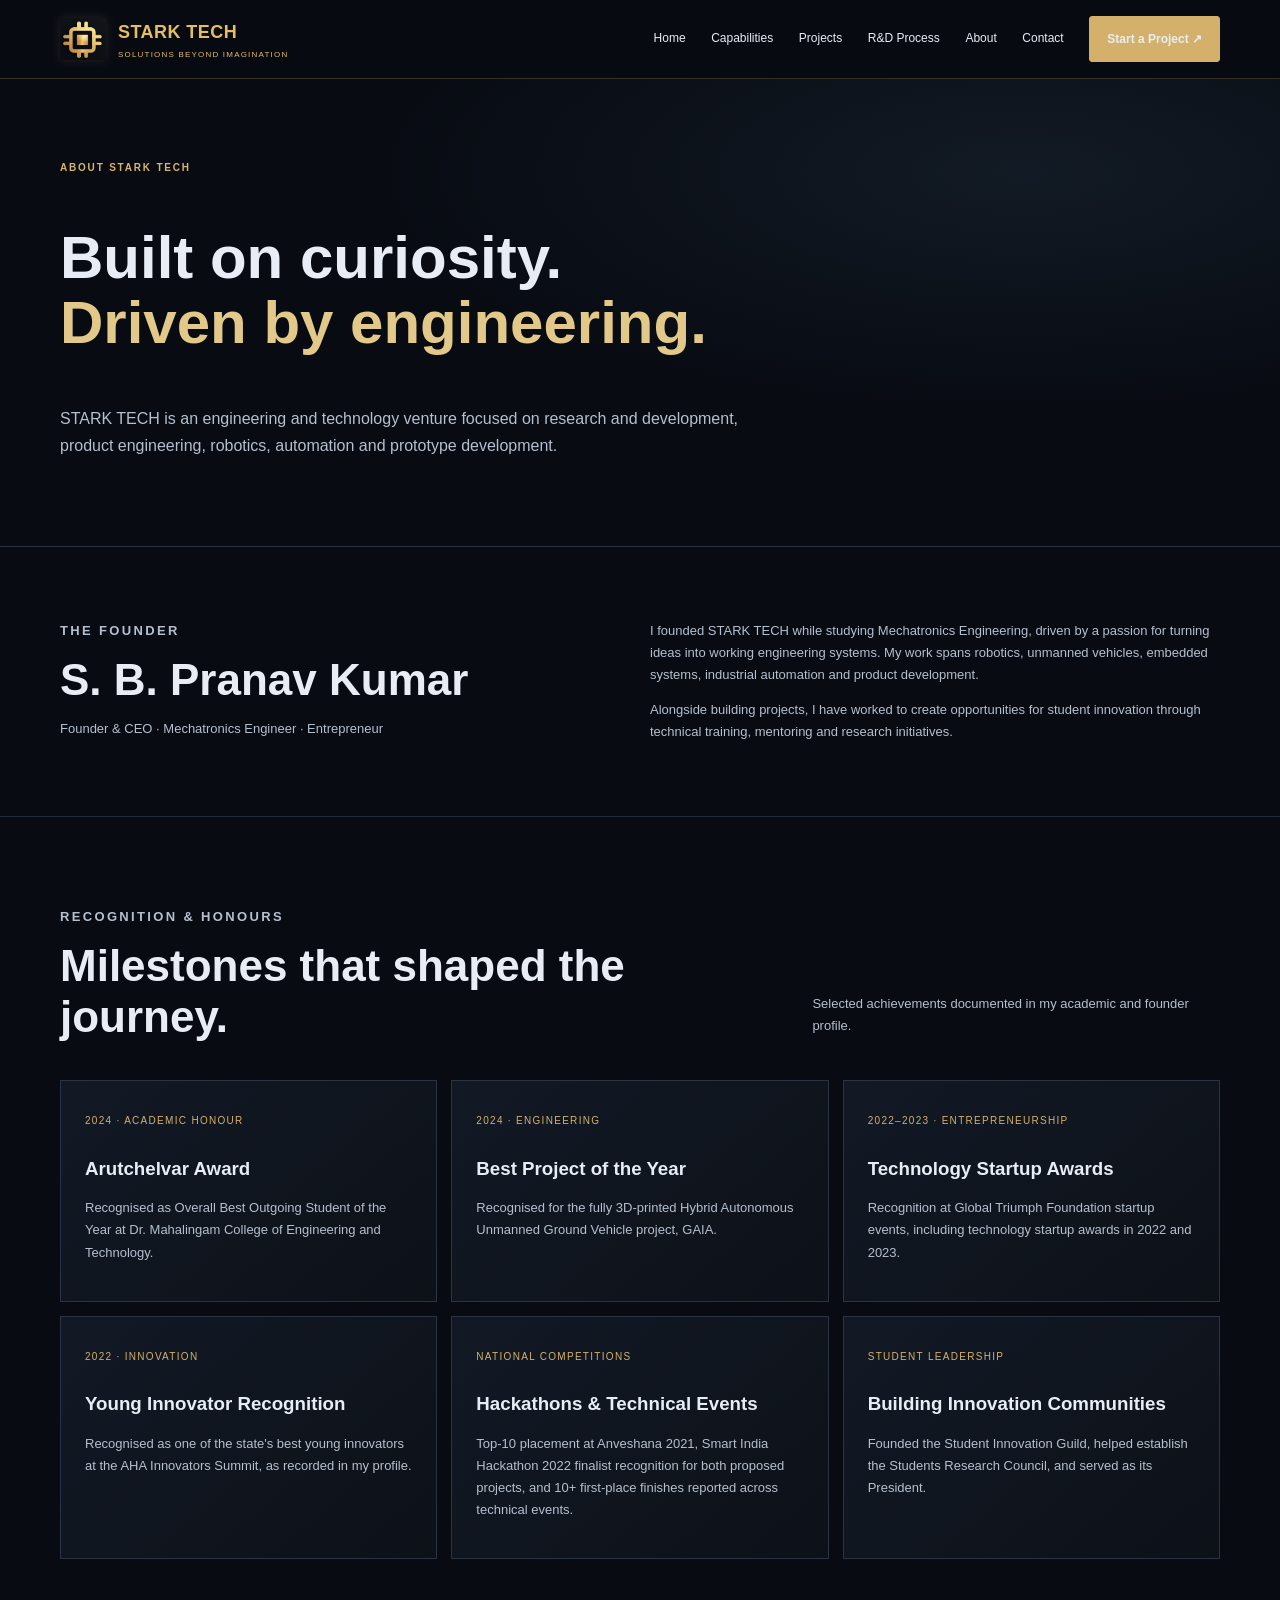
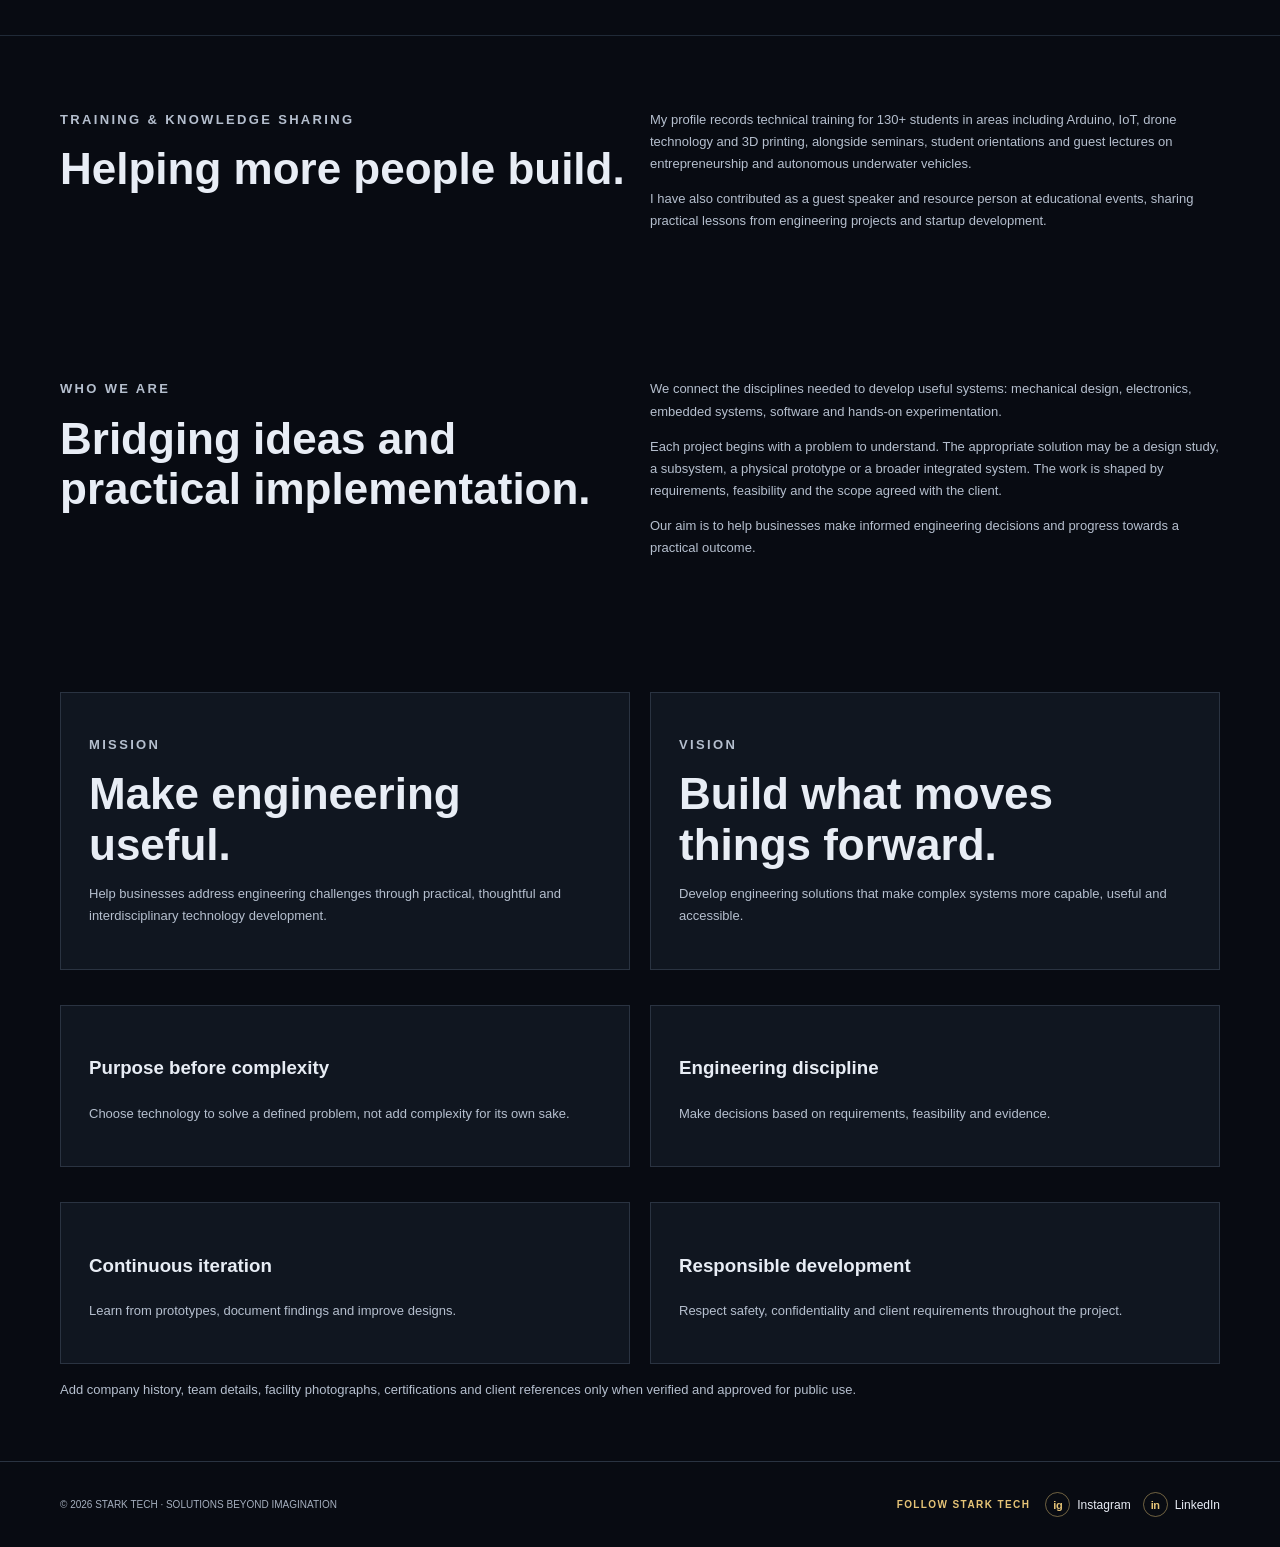
==== commit d7443736: "Add Contact to primary navigation" ====
--- a/about.html
+++ b/about.html
@@ -1,4 +1,4 @@
-<!doctype html><html lang="en"><head><meta charset="utf-8"><meta name="viewport" content="width=device-width,initial-scale=1"><meta name="description" content="Learn about STARK TECH, an engineering and technology venture focused on R&D, product development, robotics and automation."><meta name="theme-color" content="#080b12"><title>About STARK TECH | Engineering & R&D</title><link rel="stylesheet" href="assets/styles.css"></head><body><header><div class="wrap nav"><a class="brand" href="index.html"><img class="brand-mark" src="assets/stark-tech-icon.jpg" alt="STARK TECH emblem"><span><b>STARK TECH</b><small>SOLUTIONS BEYOND IMAGINATION</small></span></a><button class="menu" aria-expanded="false">MENU</button><nav class="links"><a href="index.html">Home</a><a href="capabilities.html">Capabilities</a><a href="projects.html">Projects</a><a href="rnd-process.html">R&amp;D Process</a><a href="about.html">About</a><a class="btn" href="contact.html">Start a Project ↗</a></nav></div></header><main><section class="pagehero"><div class="wrap"><p class="eyebrow">ABOUT STARK TECH</p><h1>Built on curiosity.<br><span class="gold">Driven by engineering.</span></h1><p class="lead">STARK TECH is an engineering and technology venture focused on research and development, product engineering, robotics, automation and prototype development.</p></div></section>
+<!doctype html><html lang="en"><head><meta charset="utf-8"><meta name="viewport" content="width=device-width,initial-scale=1"><meta name="description" content="Learn about STARK TECH, an engineering and technology venture focused on R&D, product development, robotics and automation."><meta name="theme-color" content="#080b12"><title>About STARK TECH | Engineering & R&D</title><link rel="stylesheet" href="assets/styles.css"></head><body><header><div class="wrap nav"><a class="brand" href="index.html"><img class="brand-mark" src="assets/stark-tech-icon.jpg" alt="STARK TECH emblem"><span><b>STARK TECH</b><small>SOLUTIONS BEYOND IMAGINATION</small></span></a><button class="menu" aria-expanded="false">MENU</button><nav class="links"><a href="index.html">Home</a><a href="capabilities.html">Capabilities</a><a href="projects.html">Projects</a><a href="rnd-process.html">R&amp;D Process</a><a href="about.html">About</a><a href="contact.html">Contact</a><a class="btn" href="contact.html">Start a Project ↗</a></nav></div></header><main><section class="pagehero"><div class="wrap"><p class="eyebrow">ABOUT STARK TECH</p><h1>Built on curiosity.<br><span class="gold">Driven by engineering.</span></h1><p class="lead">STARK TECH is an engineering and technology venture focused on research and development, product engineering, robotics, automation and prototype development.</p></div></section>
 <section class="content"><div class="wrap two"><div><p class="eyebrow">THE FOUNDER</p><h2>S. B. Pranav Kumar</h2><p class="lead">Founder &amp; CEO · Mechatronics Engineer · Entrepreneur</p></div><div><p>I founded STARK TECH while studying Mechatronics Engineering, driven by a passion for turning ideas into working engineering systems. My work spans robotics, unmanned vehicles, embedded systems, industrial automation and product development.</p><p>Alongside building projects, I have worked to create opportunities for student innovation through technical training, mentoring and research initiatives.</p></div></div></section>
 <section class="section alt"><div class="wrap"><div class="heading"><div><p class="eyebrow">RECOGNITION &amp; HONOURS</p><h2>Milestones that shaped the journey.</h2></div><p>Selected achievements documented in my academic and founder profile.</p></div><div class="grid">
 <article class="card"><span class="num">2024 · ACADEMIC HONOUR</span><h3>Arutchelvar Award</h3><p>Recognised as Overall Best Outgoing Student of the Year at Dr. Mahalingam College of Engineering and Technology.</p></article>
--- a/assets/styles.css
+++ b/assets/styles.css
@@ -1272,3 +1272,13 @@
 .phone-gallery .gallery-thumb figcaption{padding:7px 9px 9px;font-size:.72rem;font-weight:600;letter-spacing:.025em;color:#e7c77f;white-space:nowrap;overflow:hidden;text-overflow:ellipsis}
 @media(max-width:900px){.phone-gallery{grid-template-columns:repeat(3,minmax(0,1fr));gap:10px}}
 @media(max-width:560px){.phone-gallery{grid-template-columns:repeat(2,minmax(0,1fr));gap:8px}.phone-gallery .gallery-thumb figcaption{font-size:.68rem;padding:6px}}
+
+
+/* Official social links in the site-wide footer */
+.footrow{display:flex;align-items:center;justify-content:space-between;gap:22px;flex-wrap:wrap}
+.foot-social{display:flex;align-items:center;gap:12px;flex-wrap:wrap}
+.foot-social-label{font-size:10px;letter-spacing:.14em;color:#e6c477;font-weight:700;margin-right:3px}
+.social-link{display:inline-flex;align-items:center;gap:7px;color:var(--text,#e9edf5);text-decoration:none;font-size:12px;transition:color .2s ease}
+.social-link:hover{color:#e6c477}
+.social-mark{display:inline-flex;align-items:center;justify-content:center;width:25px;height:25px;border:1px solid rgba(222,190,115,.48);border-radius:50%;font-size:11px;font-weight:800;letter-spacing:-.04em;color:#e6c477;text-transform:lowercase}
+@media(max-width:620px){.footrow{align-items:flex-start;flex-direction:column}.foot-social{gap:14px}}
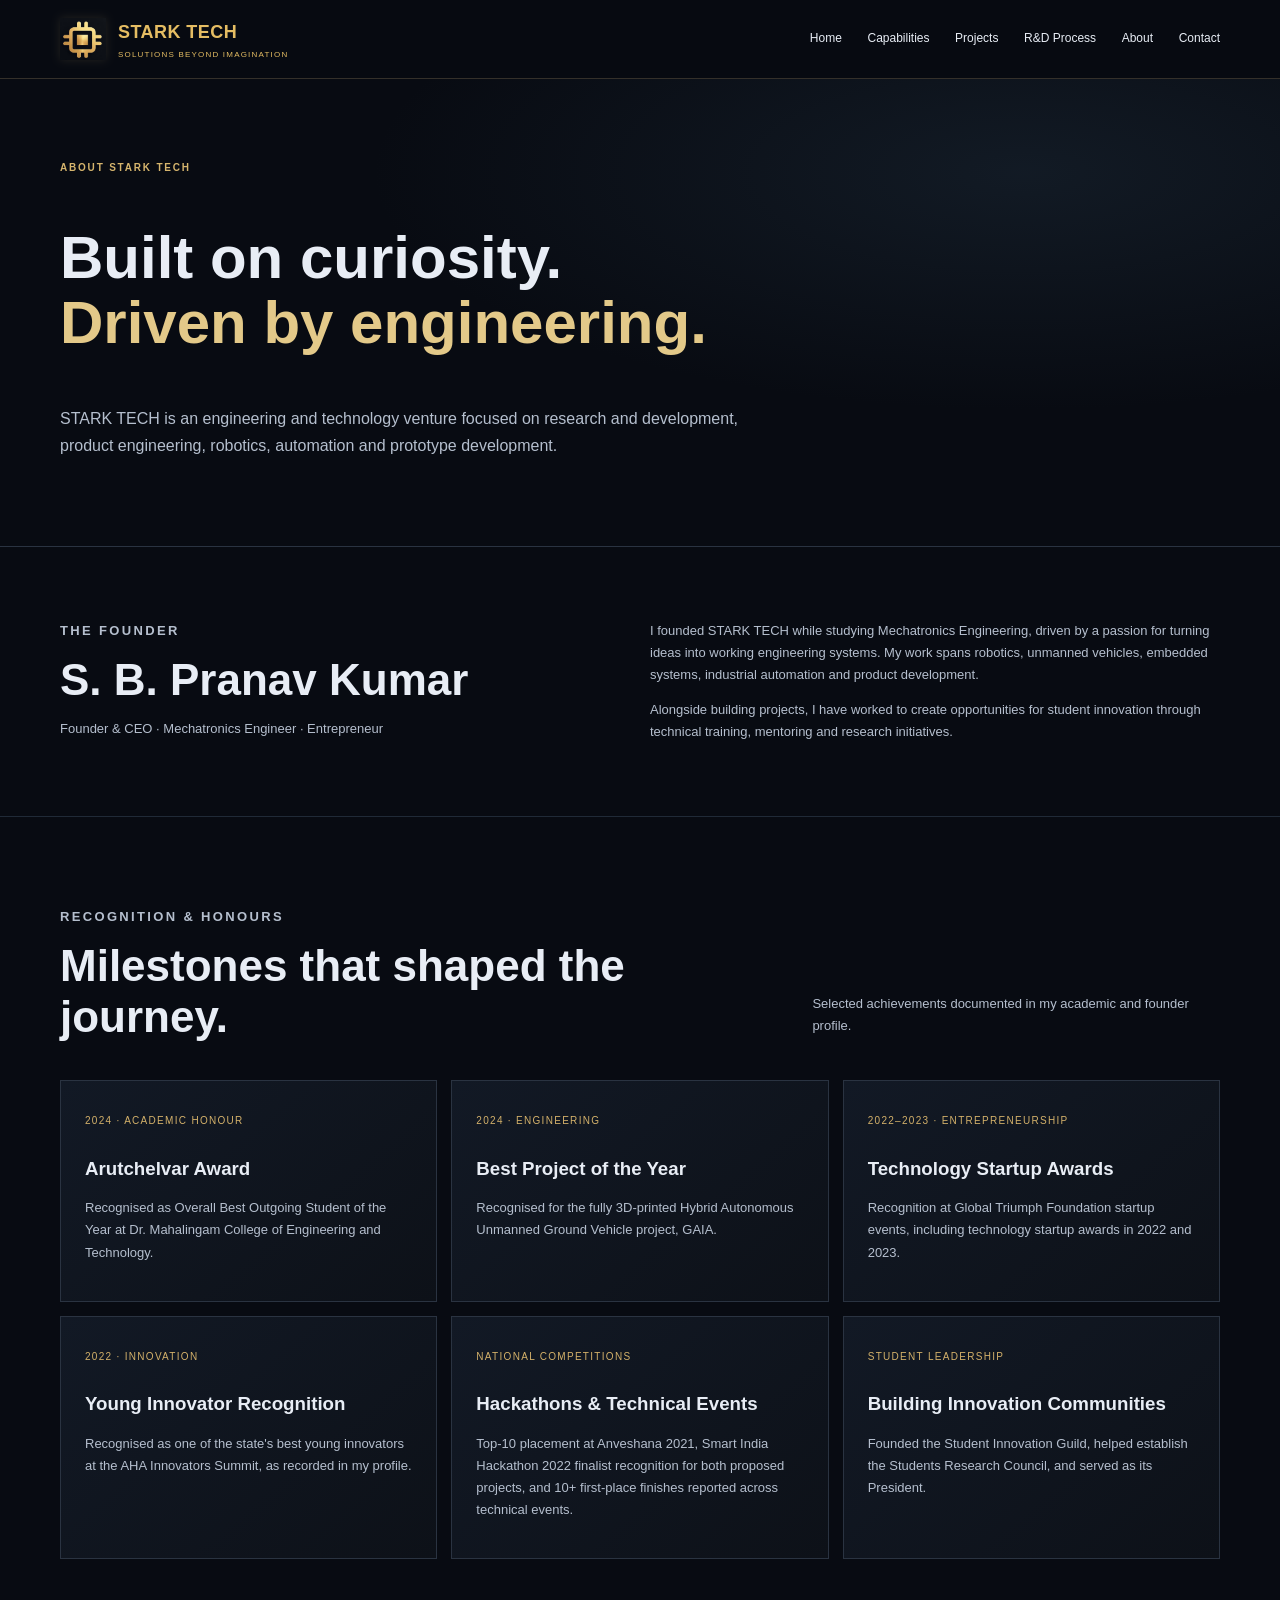
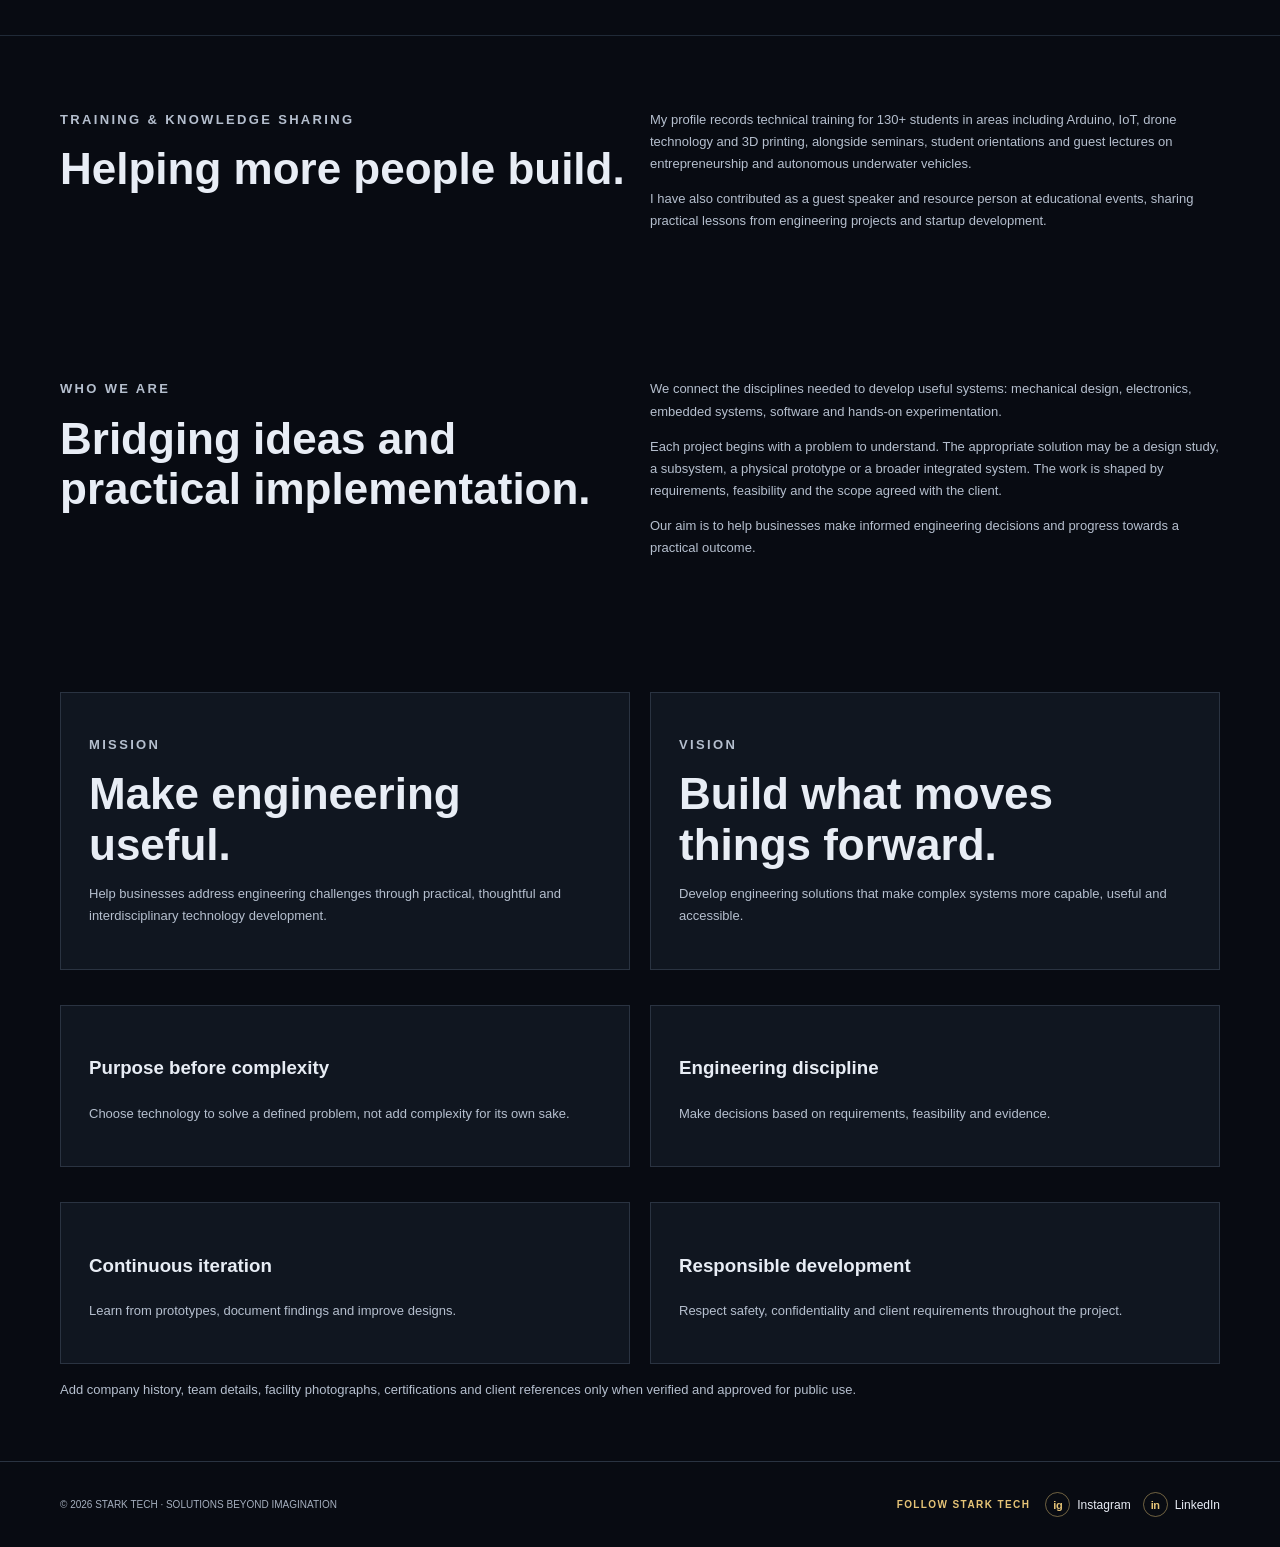
==== commit 241a104a: "Remove duplicate Start a Project navigation button" ====
--- a/about.html
+++ b/about.html
@@ -1,4 +1,4 @@
-<!doctype html><html lang="en"><head><meta charset="utf-8"><meta name="viewport" content="width=device-width,initial-scale=1"><meta name="description" content="Learn about STARK TECH, an engineering and technology venture focused on R&D, product development, robotics and automation."><meta name="theme-color" content="#080b12"><title>About STARK TECH | Engineering & R&D</title><link rel="stylesheet" href="assets/styles.css"></head><body><header><div class="wrap nav"><a class="brand" href="index.html"><img class="brand-mark" src="assets/stark-tech-icon.jpg" alt="STARK TECH emblem"><span><b>STARK TECH</b><small>SOLUTIONS BEYOND IMAGINATION</small></span></a><button class="menu" aria-expanded="false">MENU</button><nav class="links"><a href="index.html">Home</a><a href="capabilities.html">Capabilities</a><a href="projects.html">Projects</a><a href="rnd-process.html">R&amp;D Process</a><a href="about.html">About</a><a href="contact.html">Contact</a><a class="btn" href="contact.html">Start a Project ↗</a></nav></div></header><main><section class="pagehero"><div class="wrap"><p class="eyebrow">ABOUT STARK TECH</p><h1>Built on curiosity.<br><span class="gold">Driven by engineering.</span></h1><p class="lead">STARK TECH is an engineering and technology venture focused on research and development, product engineering, robotics, automation and prototype development.</p></div></section>
+<!doctype html><html lang="en"><head><meta charset="utf-8"><meta name="viewport" content="width=device-width,initial-scale=1"><meta name="description" content="Learn about STARK TECH, an engineering and technology venture focused on R&D, product development, robotics and automation."><meta name="theme-color" content="#080b12"><title>About STARK TECH | Engineering & R&D</title><link rel="stylesheet" href="assets/styles.css"></head><body><header><div class="wrap nav"><a class="brand" href="index.html"><img class="brand-mark" src="assets/stark-tech-icon.jpg" alt="STARK TECH emblem"><span><b>STARK TECH</b><small>SOLUTIONS BEYOND IMAGINATION</small></span></a><button class="menu" aria-expanded="false">MENU</button><nav class="links"><a href="index.html">Home</a><a href="capabilities.html">Capabilities</a><a href="projects.html">Projects</a><a href="rnd-process.html">R&amp;D Process</a><a href="about.html">About</a><a href="contact.html">Contact</a></nav></div></header><main><section class="pagehero"><div class="wrap"><p class="eyebrow">ABOUT STARK TECH</p><h1>Built on curiosity.<br><span class="gold">Driven by engineering.</span></h1><p class="lead">STARK TECH is an engineering and technology venture focused on research and development, product engineering, robotics, automation and prototype development.</p></div></section>
 <section class="content"><div class="wrap two"><div><p class="eyebrow">THE FOUNDER</p><h2>S. B. Pranav Kumar</h2><p class="lead">Founder &amp; CEO · Mechatronics Engineer · Entrepreneur</p></div><div><p>I founded STARK TECH while studying Mechatronics Engineering, driven by a passion for turning ideas into working engineering systems. My work spans robotics, unmanned vehicles, embedded systems, industrial automation and product development.</p><p>Alongside building projects, I have worked to create opportunities for student innovation through technical training, mentoring and research initiatives.</p></div></div></section>
 <section class="section alt"><div class="wrap"><div class="heading"><div><p class="eyebrow">RECOGNITION &amp; HONOURS</p><h2>Milestones that shaped the journey.</h2></div><p>Selected achievements documented in my academic and founder profile.</p></div><div class="grid">
 <article class="card"><span class="num">2024 · ACADEMIC HONOUR</span><h3>Arutchelvar Award</h3><p>Recognised as Overall Best Outgoing Student of the Year at Dr. Mahalingam College of Engineering and Technology.</p></article>
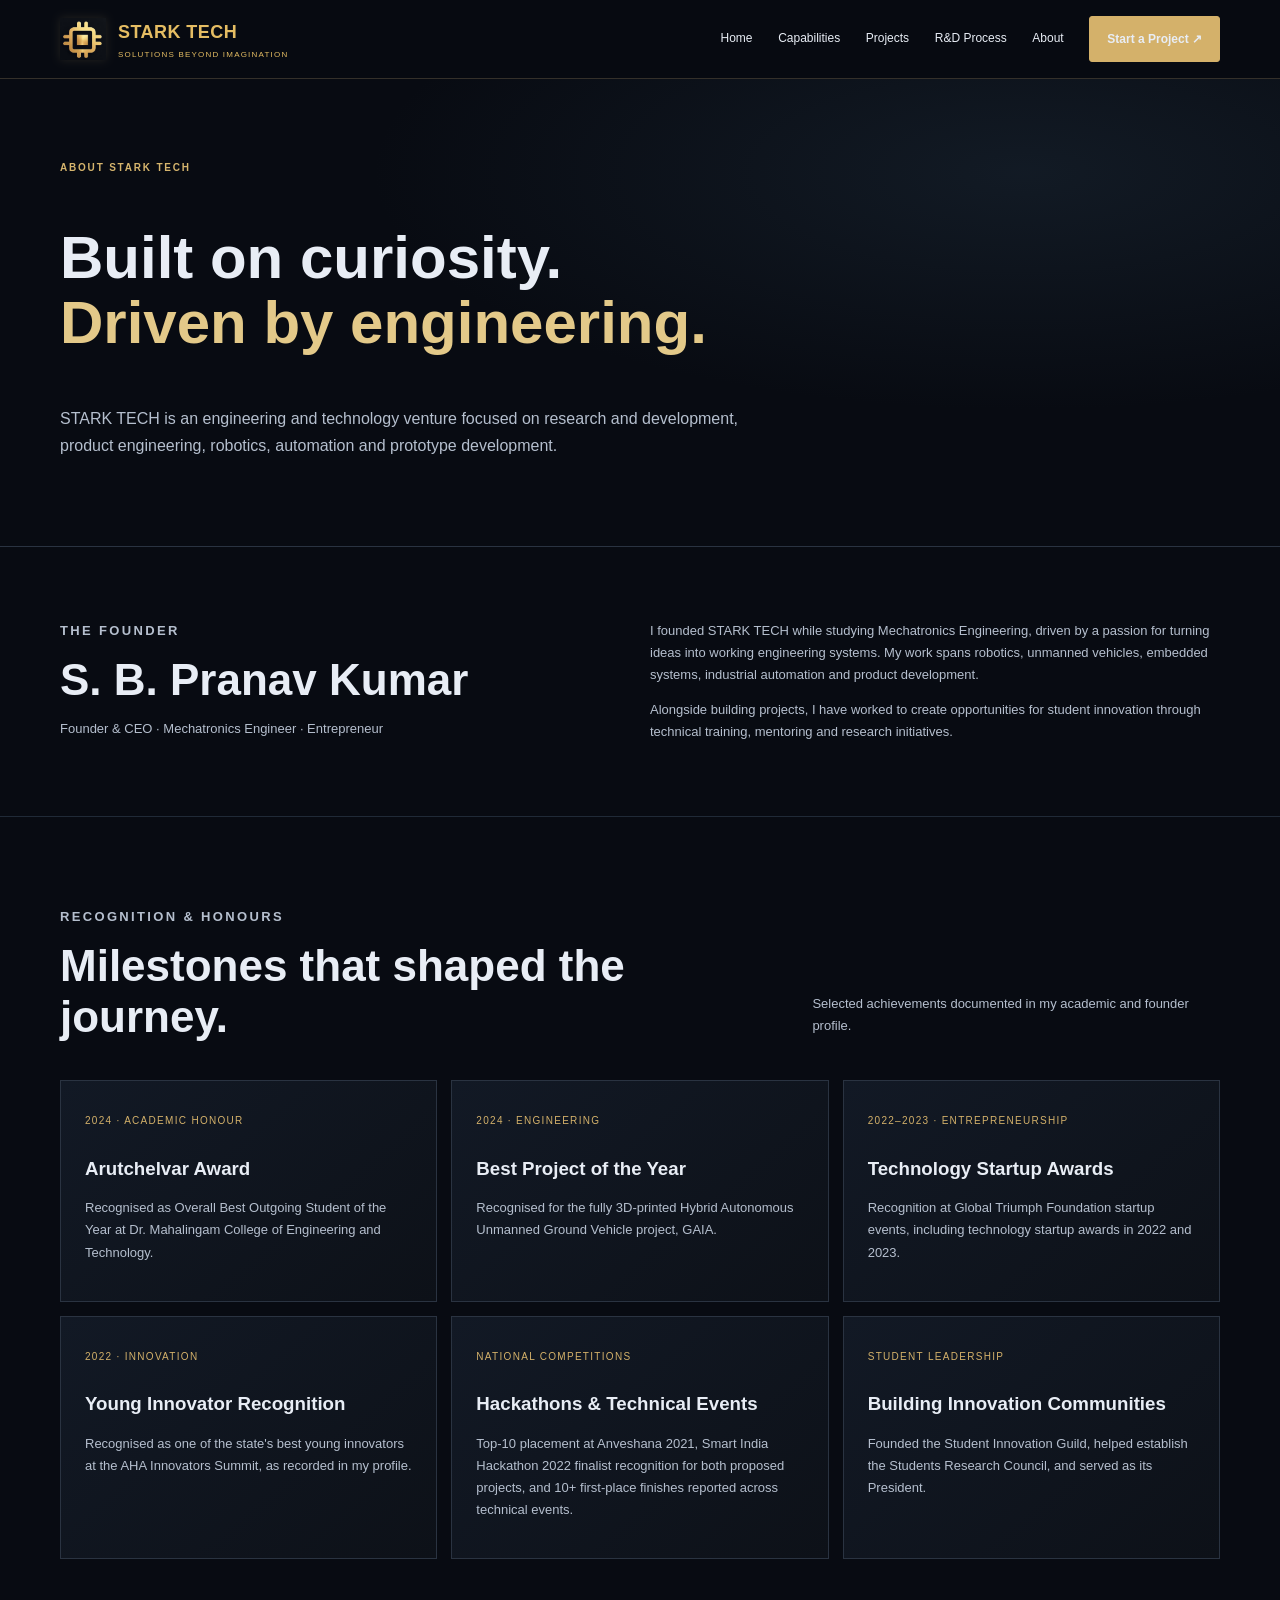
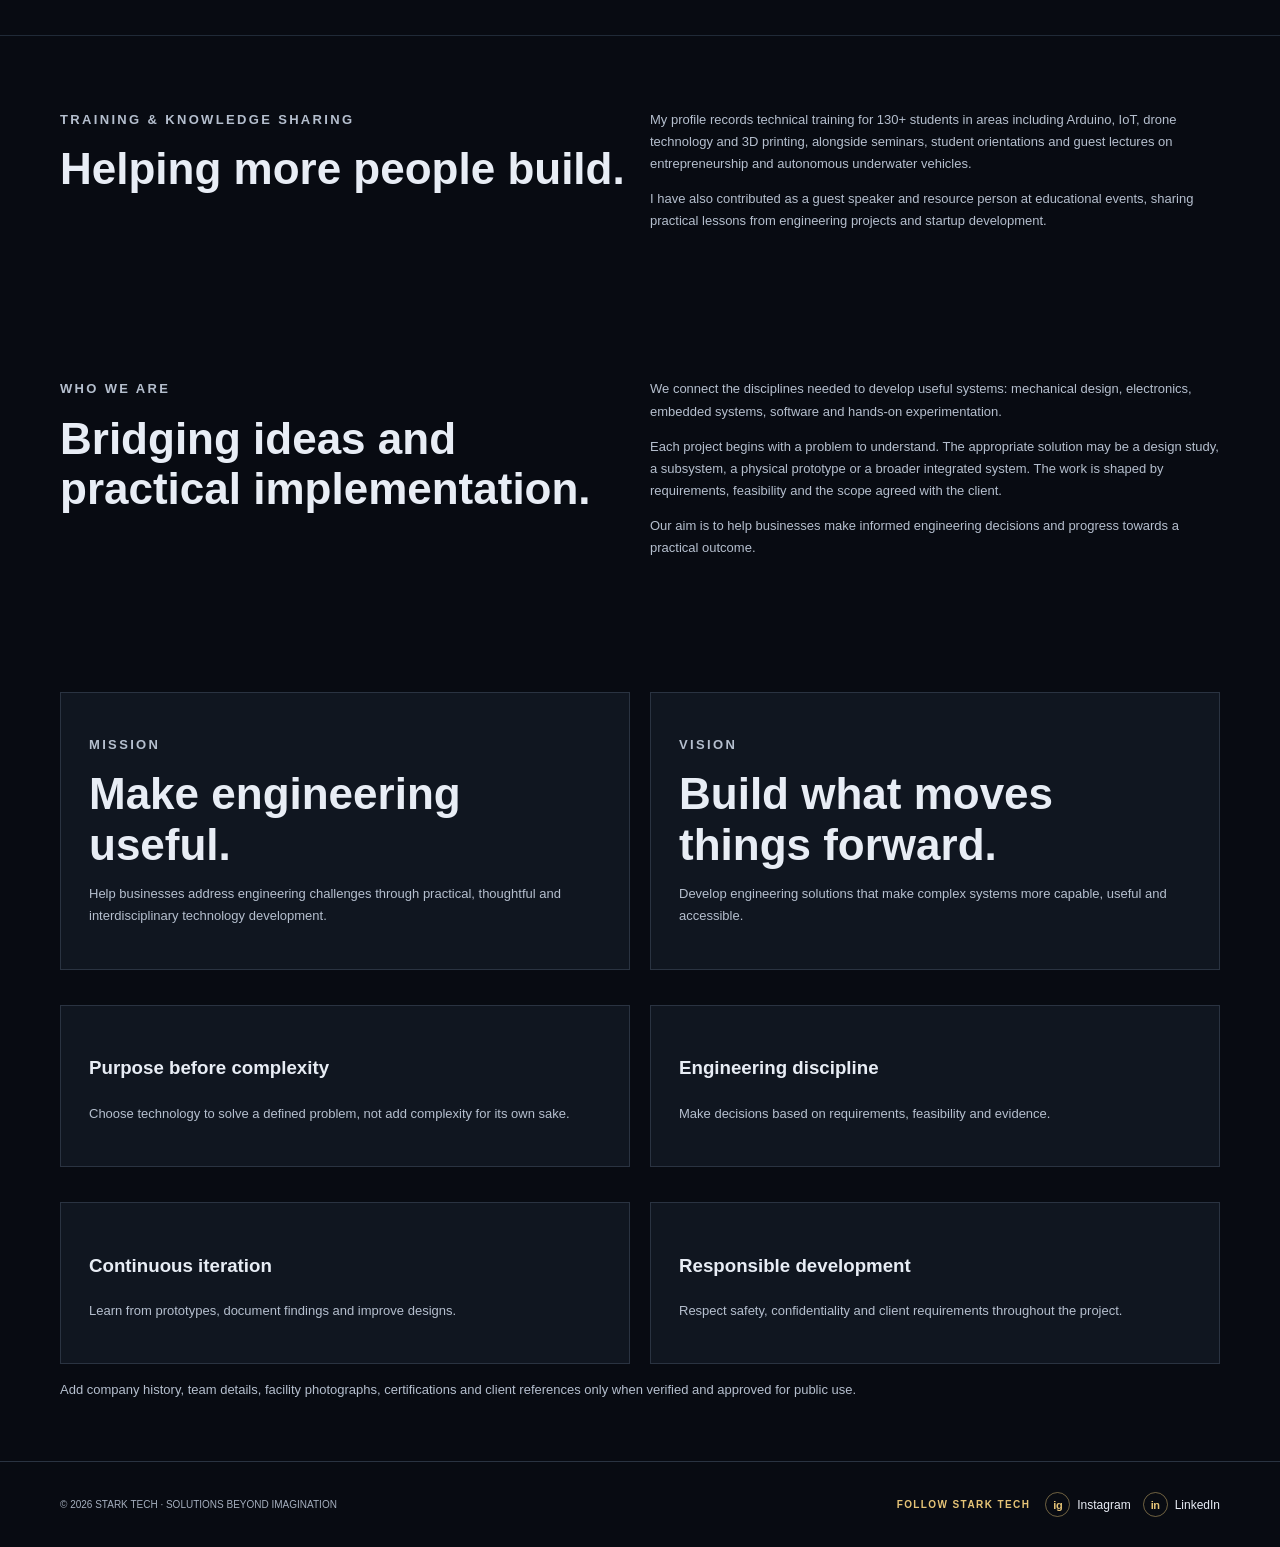
==== commit 3a288505: "Restore Start a Project navigation CTA and remove Contact nav link" ====
--- a/about.html
+++ b/about.html
@@ -1,4 +1,4 @@
-<!doctype html><html lang="en"><head><meta charset="utf-8"><meta name="viewport" content="width=device-width,initial-scale=1"><meta name="description" content="Learn about STARK TECH, an engineering and technology venture focused on R&D, product development, robotics and automation."><meta name="theme-color" content="#080b12"><title>About STARK TECH | Engineering & R&D</title><link rel="stylesheet" href="assets/styles.css"></head><body><header><div class="wrap nav"><a class="brand" href="index.html"><img class="brand-mark" src="assets/stark-tech-icon.jpg" alt="STARK TECH emblem"><span><b>STARK TECH</b><small>SOLUTIONS BEYOND IMAGINATION</small></span></a><button class="menu" aria-expanded="false">MENU</button><nav class="links"><a href="index.html">Home</a><a href="capabilities.html">Capabilities</a><a href="projects.html">Projects</a><a href="rnd-process.html">R&amp;D Process</a><a href="about.html">About</a><a href="contact.html">Contact</a></nav></div></header><main><section class="pagehero"><div class="wrap"><p class="eyebrow">ABOUT STARK TECH</p><h1>Built on curiosity.<br><span class="gold">Driven by engineering.</span></h1><p class="lead">STARK TECH is an engineering and technology venture focused on research and development, product engineering, robotics, automation and prototype development.</p></div></section>
+<!doctype html><html lang="en"><head><meta charset="utf-8"><meta name="viewport" content="width=device-width,initial-scale=1"><meta name="description" content="Learn about STARK TECH, an engineering and technology venture focused on R&D, product development, robotics and automation."><meta name="theme-color" content="#080b12"><title>About STARK TECH | Engineering & R&D</title><link rel="stylesheet" href="assets/styles.css"></head><body><header><div class="wrap nav"><a class="brand" href="index.html"><img class="brand-mark" src="assets/stark-tech-icon.jpg" alt="STARK TECH emblem"><span><b>STARK TECH</b><small>SOLUTIONS BEYOND IMAGINATION</small></span></a><button class="menu" aria-expanded="false">MENU</button><nav class="links"><a href="index.html">Home</a><a href="capabilities.html">Capabilities</a><a href="projects.html">Projects</a><a href="rnd-process.html">R&amp;D Process</a><a href="about.html">About</a><a class="btn" href="contact.html">Start a Project ↗</a></nav></div></header><main><section class="pagehero"><div class="wrap"><p class="eyebrow">ABOUT STARK TECH</p><h1>Built on curiosity.<br><span class="gold">Driven by engineering.</span></h1><p class="lead">STARK TECH is an engineering and technology venture focused on research and development, product engineering, robotics, automation and prototype development.</p></div></section>
 <section class="content"><div class="wrap two"><div><p class="eyebrow">THE FOUNDER</p><h2>S. B. Pranav Kumar</h2><p class="lead">Founder &amp; CEO · Mechatronics Engineer · Entrepreneur</p></div><div><p>I founded STARK TECH while studying Mechatronics Engineering, driven by a passion for turning ideas into working engineering systems. My work spans robotics, unmanned vehicles, embedded systems, industrial automation and product development.</p><p>Alongside building projects, I have worked to create opportunities for student innovation through technical training, mentoring and research initiatives.</p></div></div></section>
 <section class="section alt"><div class="wrap"><div class="heading"><div><p class="eyebrow">RECOGNITION &amp; HONOURS</p><h2>Milestones that shaped the journey.</h2></div><p>Selected achievements documented in my academic and founder profile.</p></div><div class="grid">
 <article class="card"><span class="num">2024 · ACADEMIC HONOUR</span><h3>Arutchelvar Award</h3><p>Recognised as Overall Best Outgoing Student of the Year at Dr. Mahalingam College of Engineering and Technology.</p></article>
--- a/assets/styles.css
+++ b/assets/styles.css
@@ -1282,3 +1282,13 @@
 .social-link:hover{color:#e6c477}
 .social-mark{display:inline-flex;align-items:center;justify-content:center;width:25px;height:25px;border:1px solid rgba(222,190,115,.48);border-radius:50%;font-size:11px;font-weight:800;letter-spacing:-.04em;color:#e6c477;text-transform:lowercase}
 @media(max-width:620px){.footrow{align-items:flex-start;flex-direction:column}.foot-social{gap:14px}}
+
+/* Dedicated contact information panel */
+.contact-details{align-self:stretch;padding:clamp(26px,4vw,42px);border:1px solid #9b793d66;border-radius:18px;background:linear-gradient(145deg,rgba(212,177,106,.13),rgba(12,17,26,.96) 48%),#0c111a;box-shadow:0 22px 60px #0005;}
+.contact-details h2{font-size:clamp(27px,3vw,38px);line-height:1.15;margin:10px 0 16px;}
+.contact-details>p:not(.eyebrow){color:var(--muted,#aeb6c2);line-height:1.75;}
+.contact-details .item{margin-top:24px;padding:18px 0 0;border:0;border-top:1px solid #ffffff18;border-radius:0;background:transparent;}
+.contact-details .item:hover{transform:none;box-shadow:none;border-color:#ffffff18;}
+.contact-details .item h3{color:#e4c477;margin-bottom:8px;}
+.contact-details .item p{line-height:1.7;overflow-wrap:anywhere;}
+.contact-details .hint{margin-top:28px;}
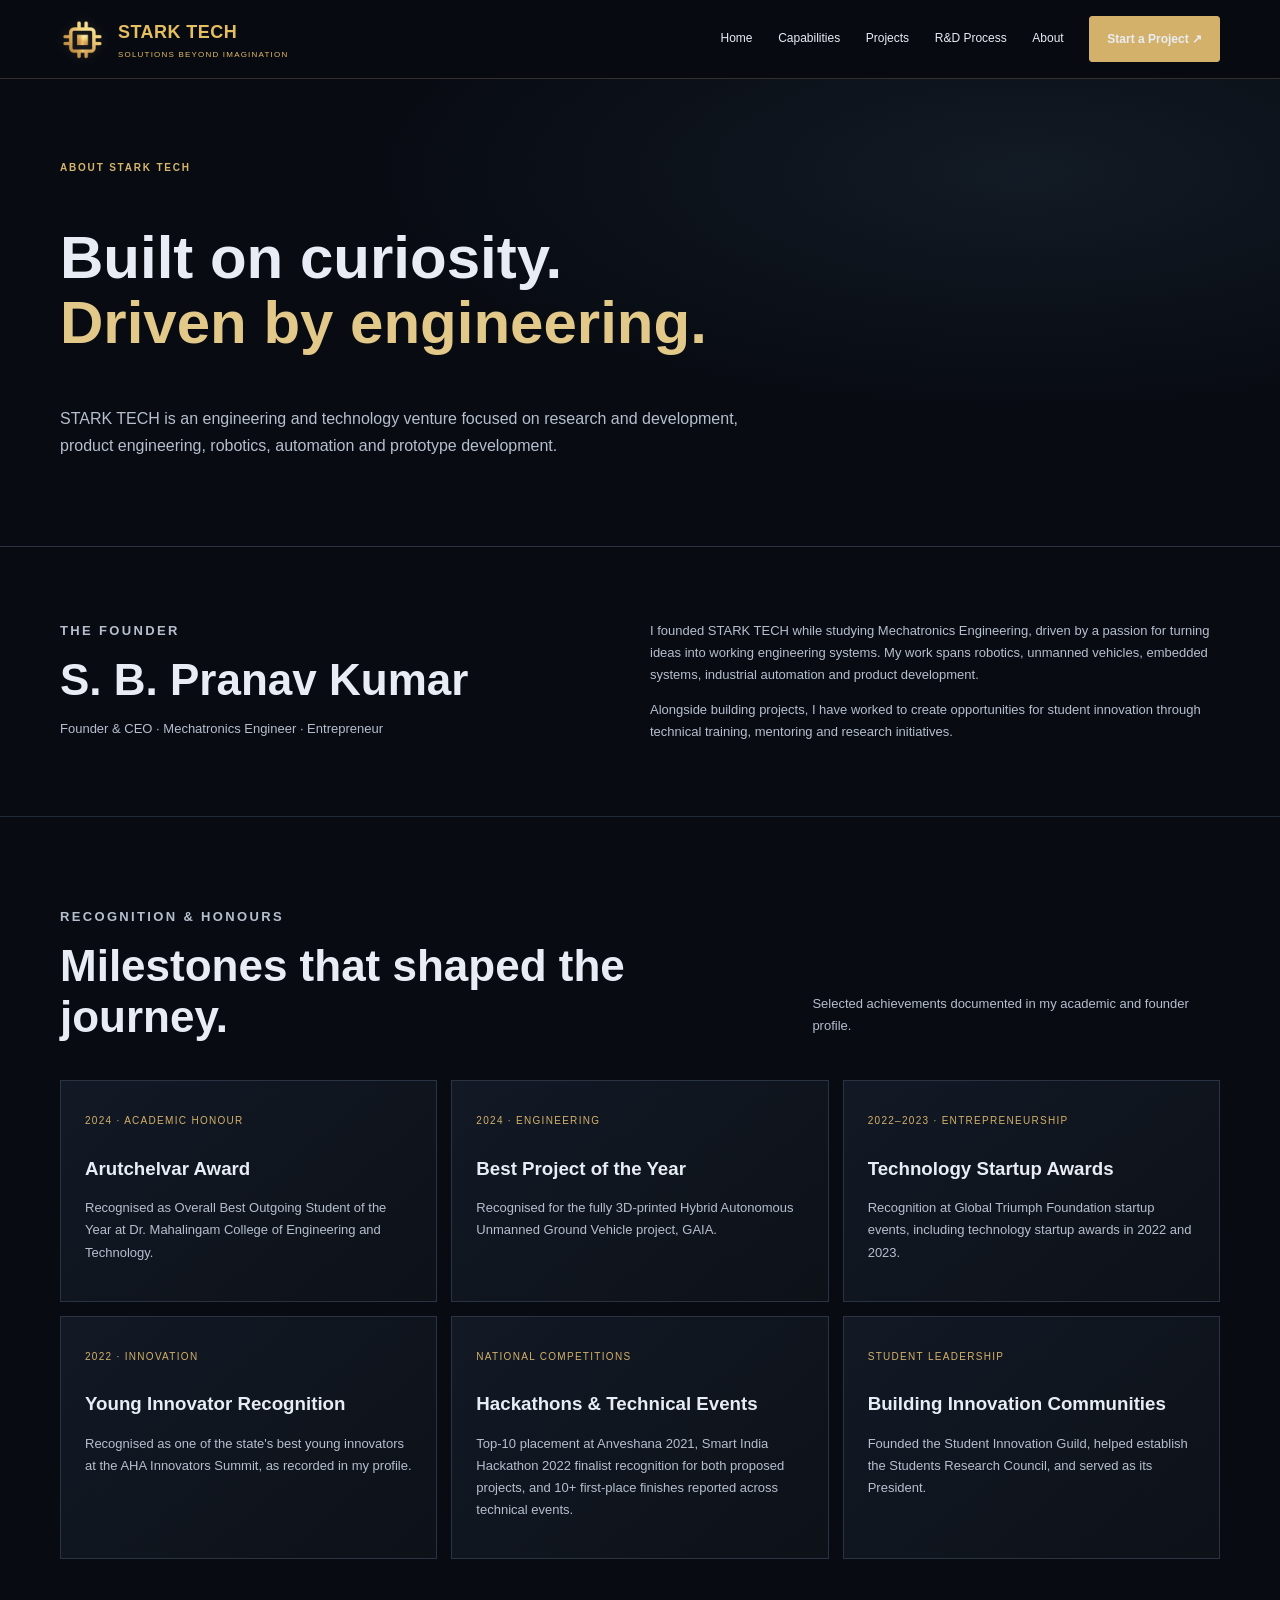
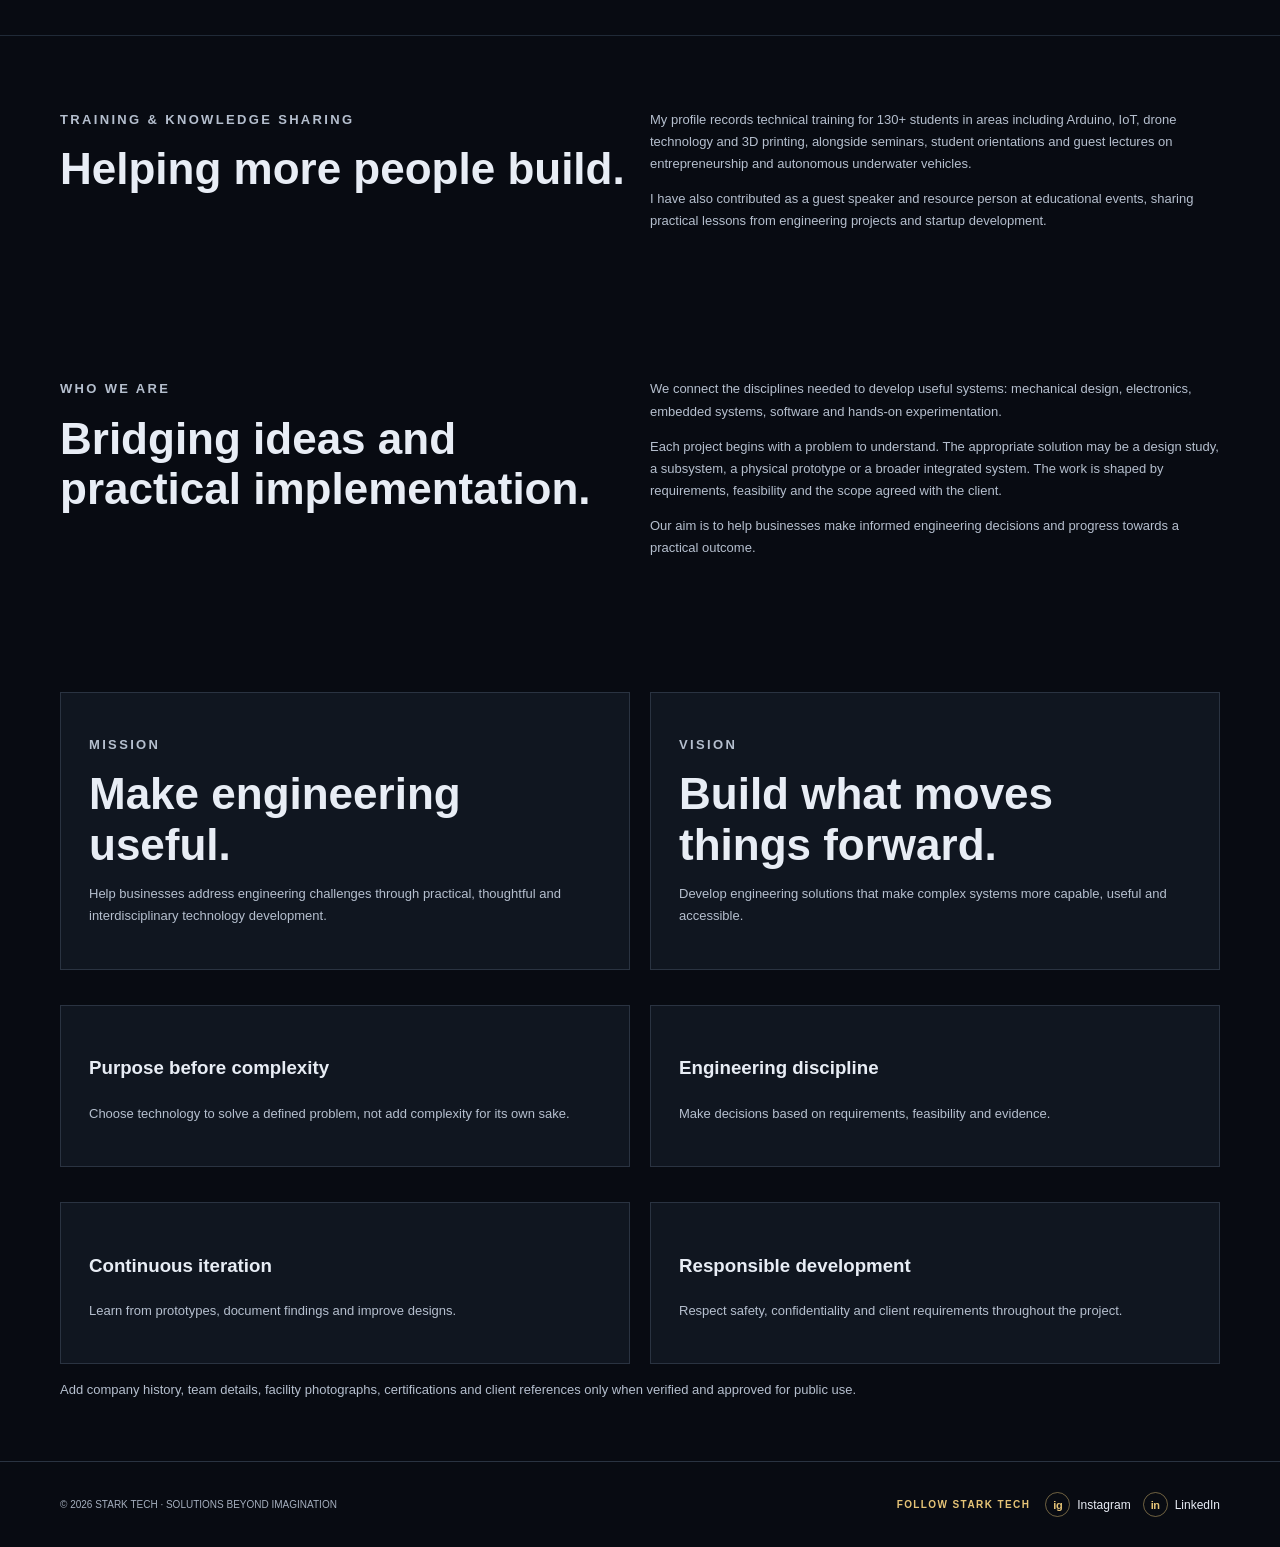
==== commit 06956ed2: "Use transparent PNG branding asset" ====
--- a/about.html
+++ b/about.html
@@ -1,4 +1,4 @@
-<!doctype html><html lang="en"><head><meta charset="utf-8"><meta name="viewport" content="width=device-width,initial-scale=1"><meta name="description" content="Learn about STARK TECH, an engineering and technology venture focused on R&D, product development, robotics and automation."><meta name="theme-color" content="#080b12"><title>About STARK TECH | Engineering & R&D</title><link rel="stylesheet" href="assets/styles.css"></head><body><header><div class="wrap nav"><a class="brand" href="index.html"><img class="brand-mark" src="assets/stark-tech-icon.jpg" alt="STARK TECH emblem"><span><b>STARK TECH</b><small>SOLUTIONS BEYOND IMAGINATION</small></span></a><button class="menu" aria-expanded="false">MENU</button><nav class="links"><a href="index.html">Home</a><a href="capabilities.html">Capabilities</a><a href="projects.html">Projects</a><a href="rnd-process.html">R&amp;D Process</a><a href="about.html">About</a><a class="btn" href="contact.html">Start a Project ↗</a></nav></div></header><main><section class="pagehero"><div class="wrap"><p class="eyebrow">ABOUT STARK TECH</p><h1>Built on curiosity.<br><span class="gold">Driven by engineering.</span></h1><p class="lead">STARK TECH is an engineering and technology venture focused on research and development, product engineering, robotics, automation and prototype development.</p></div></section>
+<!doctype html><html lang="en"><head><meta charset="utf-8"><meta name="viewport" content="width=device-width,initial-scale=1"><meta name="description" content="Learn about STARK TECH, an engineering and technology venture focused on R&D, product development, robotics and automation."><meta name="theme-color" content="#080b12"><title>About STARK TECH | Engineering & R&D</title><link rel="stylesheet" href="assets/styles.css"></head><body><header><div class="wrap nav"><a class="brand" href="index.html"><img class="brand-mark" src="assets/stark-tech-emblem.png.png" alt="STARK TECH emblem"><span><b>STARK TECH</b><small>SOLUTIONS BEYOND IMAGINATION</small></span></a><button class="menu" aria-expanded="false">MENU</button><nav class="links"><a href="index.html">Home</a><a href="capabilities.html">Capabilities</a><a href="projects.html">Projects</a><a href="rnd-process.html">R&amp;D Process</a><a href="about.html">About</a><a class="btn" href="contact.html">Start a Project ↗</a></nav></div></header><main><section class="pagehero"><div class="wrap"><p class="eyebrow">ABOUT STARK TECH</p><h1>Built on curiosity.<br><span class="gold">Driven by engineering.</span></h1><p class="lead">STARK TECH is an engineering and technology venture focused on research and development, product engineering, robotics, automation and prototype development.</p></div></section>
 <section class="content"><div class="wrap two"><div><p class="eyebrow">THE FOUNDER</p><h2>S. B. Pranav Kumar</h2><p class="lead">Founder &amp; CEO · Mechatronics Engineer · Entrepreneur</p></div><div><p>I founded STARK TECH while studying Mechatronics Engineering, driven by a passion for turning ideas into working engineering systems. My work spans robotics, unmanned vehicles, embedded systems, industrial automation and product development.</p><p>Alongside building projects, I have worked to create opportunities for student innovation through technical training, mentoring and research initiatives.</p></div></div></section>
 <section class="section alt"><div class="wrap"><div class="heading"><div><p class="eyebrow">RECOGNITION &amp; HONOURS</p><h2>Milestones that shaped the journey.</h2></div><p>Selected achievements documented in my academic and founder profile.</p></div><div class="grid">
 <article class="card"><span class="num">2024 · ACADEMIC HONOUR</span><h3>Arutchelvar Award</h3><p>Recognised as Overall Best Outgoing Student of the Year at Dr. Mahalingam College of Engineering and Technology.</p></article>
--- a/assets/styles.css
+++ b/assets/styles.css
@@ -1292,3 +1292,7 @@
 .contact-details .item h3{color:#e4c477;margin-bottom:8px;}
 .contact-details .item p{line-height:1.7;overflow-wrap:anywhere;}
 .contact-details .hint{margin-top:28px;}
+
+/* Contact panel: clear, neutral email treatment */
+.contact-details .item a[href^="mailto:"]{color:#fff!important;text-decoration:none;}
+.contact-details .item a[href^="mailto:"]:hover{color:#fff!important;text-decoration:underline;}
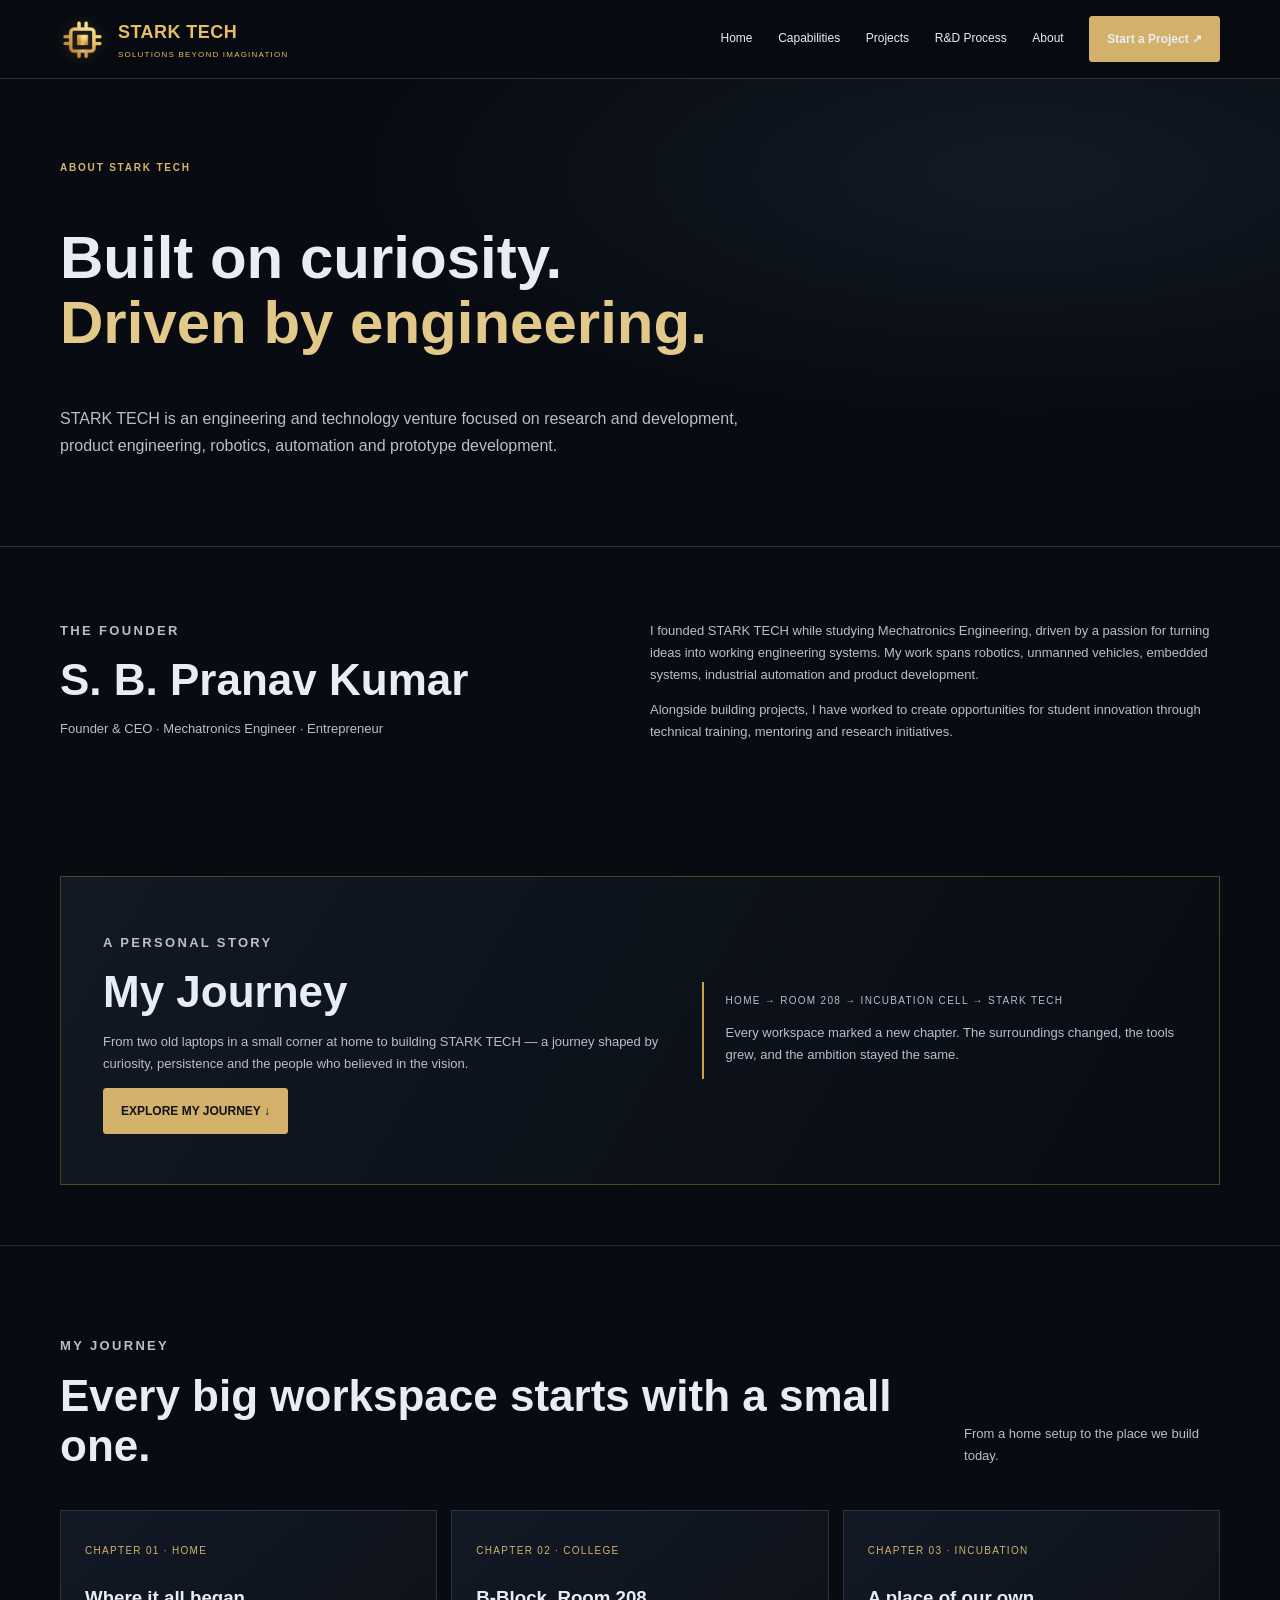
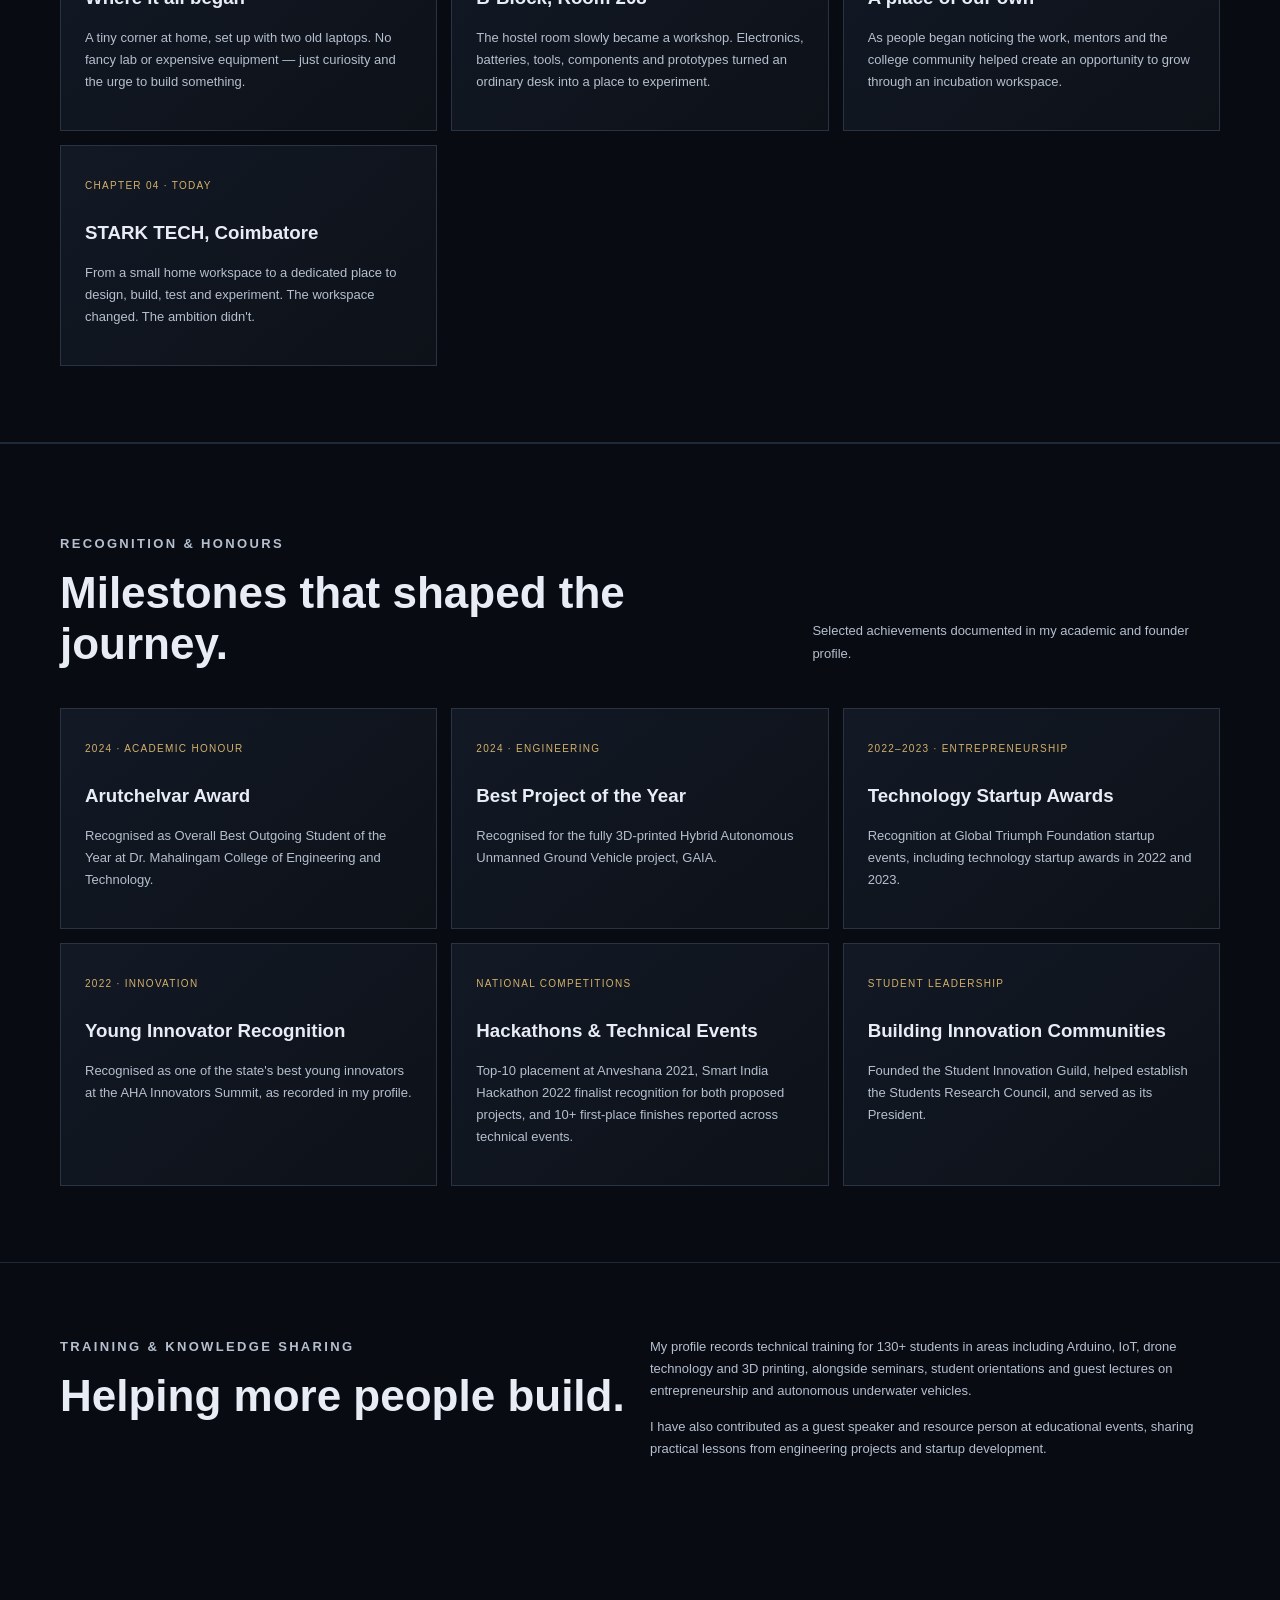
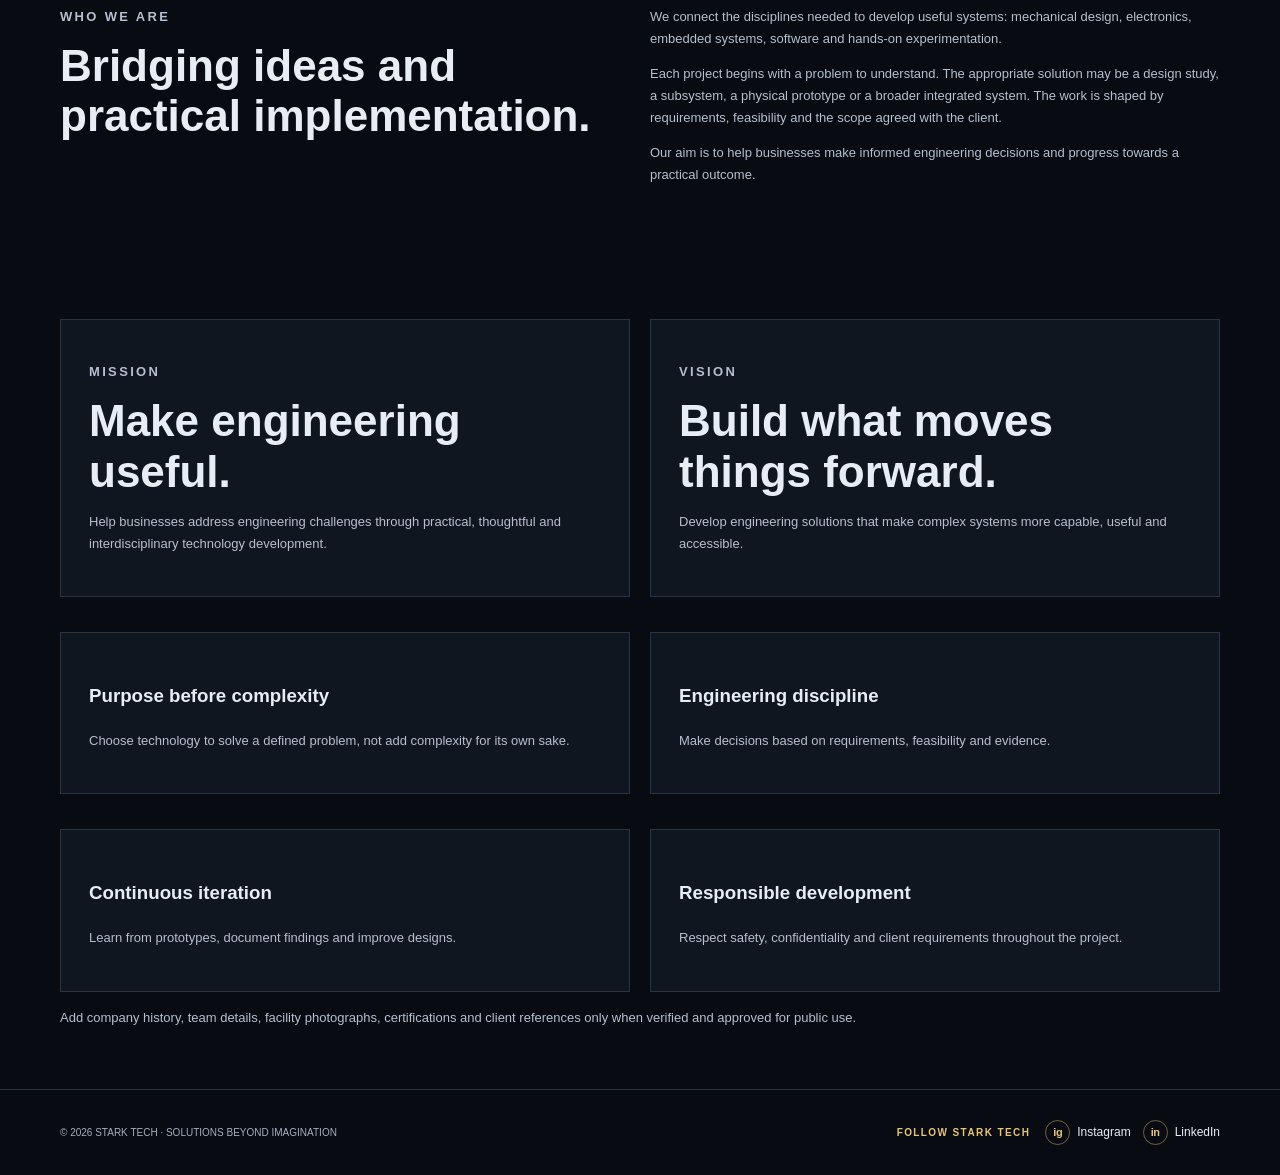
==== commit ff6b2097: "Add My Journey card and founder timeline to About page" ====
--- a/about.html
+++ b/about.html
@@ -1,6 +1,6 @@
 <!doctype html><html lang="en"><head><meta charset="utf-8"><meta name="viewport" content="width=device-width,initial-scale=1"><meta name="description" content="Learn about STARK TECH, an engineering and technology venture focused on R&D, product development, robotics and automation."><meta name="theme-color" content="#080b12"><title>About STARK TECH | Engineering & R&D</title><link rel="stylesheet" href="assets/styles.css"></head><body><header><div class="wrap nav"><a class="brand" href="index.html"><img class="brand-mark" src="assets/stark-tech-emblem.png.png" alt="STARK TECH emblem"><span><b>STARK TECH</b><small>SOLUTIONS BEYOND IMAGINATION</small></span></a><button class="menu" aria-expanded="false">MENU</button><nav class="links"><a href="index.html">Home</a><a href="capabilities.html">Capabilities</a><a href="projects.html">Projects</a><a href="rnd-process.html">R&amp;D Process</a><a href="about.html">About</a><a class="btn" href="contact.html">Start a Project ↗</a></nav></div></header><main><section class="pagehero"><div class="wrap"><p class="eyebrow">ABOUT STARK TECH</p><h1>Built on curiosity.<br><span class="gold">Driven by engineering.</span></h1><p class="lead">STARK TECH is an engineering and technology venture focused on research and development, product engineering, robotics, automation and prototype development.</p></div></section>
 <section class="content"><div class="wrap two"><div><p class="eyebrow">THE FOUNDER</p><h2>S. B. Pranav Kumar</h2><p class="lead">Founder &amp; CEO · Mechatronics Engineer · Entrepreneur</p></div><div><p>I founded STARK TECH while studying Mechatronics Engineering, driven by a passion for turning ideas into working engineering systems. My work spans robotics, unmanned vehicles, embedded systems, industrial automation and product development.</p><p>Alongside building projects, I have worked to create opportunities for student innovation through technical training, mentoring and research initiatives.</p></div></div></section>
-<section class="section alt"><div class="wrap"><div class="heading"><div><p class="eyebrow">RECOGNITION &amp; HONOURS</p><h2>Milestones that shaped the journey.</h2></div><p>Selected achievements documented in my academic and founder profile.</p></div><div class="grid">
+<section class="content"><div class="wrap"><a class="card journey-feature" href="#my-journey" style="display:grid;grid-template-columns:1.2fr 1fr;gap:28px;align-items:center;text-decoration:none;color:inherit;border:1px solid #b58b3b66;background:linear-gradient(120deg,#111923,#080b12);padding:clamp(22px,4vw,42px);"><div><p class="eyebrow">A PERSONAL STORY</p><h2>My Journey</h2><p class="lead">From two old laptops in a small corner at home to building STARK TECH — a journey shaped by curiosity, persistence and the people who believed in the vision.</p><span class="btn">EXPLORE MY JOURNEY ↓</span></div><div style="border-left:2px solid #c9a448;padding-left:22px"><p class="num">HOME → ROOM 208 → INCUBATION CELL → STARK TECH</p><p>Every workspace marked a new chapter. The surroundings changed, the tools grew, and the ambition stayed the same.</p></div></a></div></section><section class="section alt" id="my-journey"><div class="wrap"><div class="heading"><div><p class="eyebrow">MY JOURNEY</p><h2>Every big workspace starts with a small one.</h2></div><p>From a home setup to the place we build today.</p></div><div class="grid"><article class="card"><span class="num">CHAPTER 01 · HOME</span><h3>Where it all began</h3><p>A tiny corner at home, set up with two old laptops. No fancy lab or expensive equipment — just curiosity and the urge to build something.</p></article><article class="card"><span class="num">CHAPTER 02 · COLLEGE</span><h3>B-Block, Room 208</h3><p>The hostel room slowly became a workshop. Electronics, batteries, tools, components and prototypes turned an ordinary desk into a place to experiment.</p></article><article class="card"><span class="num">CHAPTER 03 · INCUBATION</span><h3>A place of our own</h3><p>As people began noticing the work, mentors and the college community helped create an opportunity to grow through an incubation workspace.</p></article><article class="card"><span class="num">CHAPTER 04 · TODAY</span><h3>STARK TECH, Coimbatore</h3><p>From a small home workspace to a dedicated place to design, build, test and experiment. The workspace changed. The ambition didn't.</p></article></div></div></section><section class="section alt"><div class="wrap"><div class="heading"><div><p class="eyebrow">RECOGNITION &amp; HONOURS</p><h2>Milestones that shaped the journey.</h2></div><p>Selected achievements documented in my academic and founder profile.</p></div><div class="grid">
 <article class="card"><span class="num">2024 · ACADEMIC HONOUR</span><h3>Arutchelvar Award</h3><p>Recognised as Overall Best Outgoing Student of the Year at Dr. Mahalingam College of Engineering and Technology.</p></article>
 <article class="card"><span class="num">2024 · ENGINEERING</span><h3>Best Project of the Year</h3><p>Recognised for the fully 3D-printed Hybrid Autonomous Unmanned Ground Vehicle project, GAIA.</p></article>
 <article class="card"><span class="num">2022–2023 · ENTREPRENEURSHIP</span><h3>Technology Startup Awards</h3><p>Recognition at Global Triumph Foundation startup events, including technology startup awards in 2022 and 2023.</p></article>
--- a/assets/styles.css
+++ b/assets/styles.css
@@ -797,7 +797,7 @@
 .reference-hero .hero-copy{max-width:760px}
 .reference-hero .hero-brand-lockup{max-width:100%;margin-bottom:16px}
 .reference-hero .hero-wordmark{display:flex;align-items:center;gap:14px;margin:0 0 18px}
-.reference-hero .hero-wordmark img{display:block;width:54px;height:54px;object-fit:contain;margin:0;max-height:none;filter:drop-shadow(0 0 8px #d4b16a30)}
+.reference-hero .hero-wordmark img{width:76px!important;height:76px!important;object-fit:contain!important;object-position:center!important;background:transparent!important;mix-blend-mode:normal!important;clip-path:none!important;transform:none!important;filter:drop-shadow(0 0 9px #d4b16a35)!important;border:0!important;box-shadow:none!important;border-radius:0!important}
 .reference-hero .hero-wordmark strong{display:block;font-size:clamp(21px,1.7vw,29px);line-height:1.1;letter-spacing:.16em;color:#f1d99a}
 .reference-hero .hero-wordmark small{display:block;font-size:9px;letter-spacing:.2em;color:#d4b16a;margin-top:5px}
 .reference-hero .hero-brand-lockup .eyebrow{margin:0;font-size:11px;letter-spacing:.26em}
@@ -810,23 +810,23 @@
 .reference-hero .reference-capabilities{padding-top:18px;padding-bottom:18px}
 @media(min-width:1200px){.reference-hero .hero-copy h1{font-size:clamp(52px,3.7vw,66px)!important}.reference-hero .hero-layout{min-height:570px!important}}
 @media(max-width:950px){.reference-hero .hero-layout{grid-template-columns:1fr!important;min-height:0!important}.reference-hero .reference-photo{min-height:380px!important;height:380px}.reference-hero .hero-copy h1{font-size:clamp(42px,7vw,60px)!important}}
-@media(max-width:560px){.reference-hero .hero-wordmark img{width:44px;height:44px}.reference-hero .hero-wordmark strong{font-size:20px}.reference-hero .hero-copy h1{font-size:clamp(38px,9vw,48px)!important}.reference-hero .reference-photo{min-height:270px!important;height:270px}}
+@media(max-width:560px){.reference-hero .hero-wordmark img{width:76px!important;height:76px!important;object-fit:contain!important;object-position:center!important;background:transparent!important;mix-blend-mode:normal!important;clip-path:none!important;transform:none!important;filter:drop-shadow(0 0 9px #d4b16a35)!important;border:0!important;box-shadow:none!important;border-radius:0!important}.reference-hero .hero-wordmark strong{font-size:20px}.reference-hero .hero-copy h1{font-size:clamp(38px,9vw,48px)!important}.reference-hero .reference-photo{min-height:270px!important;height:270px}}
 
 /* Logo treatment: suppress the dark JPEG canvas so only the gold emblem reads */
-header .brand-mark{background:transparent!important;mix-blend-mode:screen;object-fit:contain;filter:drop-shadow(0 0 5px #d4b16a22);border:0!important;box-shadow:none!important;border-radius:0!important}
-.reference-hero .hero-wordmark img{background:transparent!important;mix-blend-mode:screen;object-fit:contain;filter:drop-shadow(0 0 7px #d4b16a35);border:0!important;box-shadow:none!important;border-radius:0!important}
+header .brand-mark{width:46px!important;height:46px!important;object-fit:contain!important;object-position:center!important;background:transparent!important;mix-blend-mode:normal!important;clip-path:none!important;transform:none!important;filter:drop-shadow(0 0 7px #d4b16a35)!important;border:0!important;box-shadow:none!important;border-radius:0!important}
+.reference-hero .hero-wordmark img{width:76px!important;height:76px!important;object-fit:contain!important;object-position:center!important;background:transparent!important;mix-blend-mode:normal!important;clip-path:none!important;transform:none!important;filter:drop-shadow(0 0 9px #d4b16a35)!important;border:0!important;box-shadow:none!important;border-radius:0!important}
 .reference-hero .hero-wordmark{background:transparent!important;border:0!important;box-shadow:none!important;padding:0!important}
 .reference-hero .hero-wordmark strong{font-weight:750}
 .reference-hero .hero-wordmark small{white-space:nowrap}
 
 /* Remove rectangular JPEG canvas behind the emblem: crop to the chip in the logo image */
-header .brand-mark{width:46px;height:46px;object-fit:cover;object-position:center;background:transparent!important;mix-blend-mode:screen;clip-path:inset(14% 14% 14% 14% round 2px);transform:scale(1.15);filter:drop-shadow(0 0 5px #d4b16a22);border:0!important;box-shadow:none!important;border-radius:0!important}
-.reference-hero .hero-wordmark img{width:54px;height:54px;object-fit:cover;object-position:center;background:transparent!important;mix-blend-mode:screen;clip-path:inset(14% 14% 14% 14% round 2px);transform:scale(1.15);filter:drop-shadow(0 0 7px #d4b16a35);border:0!important;box-shadow:none!important;border-radius:0!important}
+header .brand-mark{width:46px!important;height:46px!important;object-fit:contain!important;object-position:center!important;background:transparent!important;mix-blend-mode:normal!important;clip-path:none!important;transform:none!important;filter:drop-shadow(0 0 7px #d4b16a35)!important;border:0!important;box-shadow:none!important;border-radius:0!important}
+.reference-hero .hero-wordmark img{width:76px!important;height:76px!important;object-fit:contain!important;object-position:center!important;background:transparent!important;mix-blend-mode:normal!important;clip-path:none!important;transform:none!important;filter:drop-shadow(0 0 9px #d4b16a35)!important;border:0!important;box-shadow:none!important;border-radius:0!important}
 
 /* Final reference composition adjustments */
 .reference-hero .hero-layout{grid-template-columns:minmax(0,1.02fr) minmax(0,1.08fr)!important;gap:28px!important;min-height:560px!important}
 .reference-hero .hero-wordmark{gap:10px!important;margin-bottom:16px!important}
-.reference-hero .hero-wordmark img{width:40px!important;height:40px!important;clip-path:inset(14% 14% 14% 14%)!important;transform:none!important}
+.reference-hero .hero-wordmark img{width:76px!important;height:76px!important;object-fit:contain!important;object-position:center!important;background:transparent!important;mix-blend-mode:normal!important;clip-path:none!important;transform:none!important;filter:drop-shadow(0 0 9px #d4b16a35)!important;border:0!important;box-shadow:none!important;border-radius:0!important}
 .reference-hero .hero-wordmark strong{font-size:clamp(20px,1.5vw,25px)!important;letter-spacing:.14em!important}
 .reference-hero .hero-wordmark small{font-size:8px!important;letter-spacing:.16em!important}
 .reference-hero .hero-copy h1{font-size:clamp(43px,3.65vw,62px)!important;line-height:1.08!important;max-width:760px!important}
@@ -838,8 +838,8 @@
 @media(max-width:560px){.reference-hero .reference-photo{height:270px!important;min-height:270px!important}.reference-hero .hero-copy h1{font-size:clamp(38px,9vw,48px)!important}}
 
 /* Final logo fix: show the full chip emblem without clipping */
-header .brand-mark{clip-path:none!important;object-fit:contain!important;transform:none!important;width:46px!important;height:46px!important;mix-blend-mode:screen!important}
-.reference-hero .hero-wordmark img{clip-path:none!important;object-fit:contain!important;transform:none!important;width:40px!important;height:40px!important;mix-blend-mode:screen!important}
+header .brand-mark{width:46px!important;height:46px!important;object-fit:contain!important;object-position:center!important;background:transparent!important;mix-blend-mode:normal!important;clip-path:none!important;transform:none!important;filter:drop-shadow(0 0 7px #d4b16a35)!important;border:0!important;box-shadow:none!important;border-radius:0!important}
+.reference-hero .hero-wordmark img{width:76px!important;height:76px!important;object-fit:contain!important;object-position:center!important;background:transparent!important;mix-blend-mode:normal!important;clip-path:none!important;transform:none!important;filter:drop-shadow(0 0 9px #d4b16a35)!important;border:0!important;box-shadow:none!important;border-radius:0!important}
 
 /* Rebuilt full-bleed cinematic homepage hero to match supplied reference */
 .reference-hero{position:relative;isolation:isolate;overflow:hidden;padding:0!important;min-height:0!important;background:#05080c!important}
@@ -853,7 +853,7 @@
 .reference-hero .hero-copy{width:min(58%,790px);max-width:790px}
 .reference-hero .hero-brand-lockup{margin:0 0 26px!important;max-width:520px}
 .reference-hero .hero-wordmark{display:flex;align-items:center;gap:14px;margin:0 0 28px!important;background:transparent!important}
-.reference-hero .hero-wordmark img{width:76px!important;height:76px!important;object-fit:contain!important;clip-path:none!important;transform:none!important;mix-blend-mode:normal!important;filter:drop-shadow(0 0 9px #d4b16a25)!important}
+.reference-hero .hero-wordmark img{width:76px!important;height:76px!important;object-fit:contain!important;object-position:center!important;background:transparent!important;mix-blend-mode:normal!important;clip-path:none!important;transform:none!important;filter:drop-shadow(0 0 9px #d4b16a35)!important;border:0!important;box-shadow:none!important;border-radius:0!important}
 .reference-hero .hero-wordmark strong{font-size:clamp(28px,2.35vw,40px)!important;letter-spacing:.16em!important;line-height:1.08!important}
 .reference-hero .hero-wordmark small{font-size:11px!important;letter-spacing:.2em!important;margin-top:7px!important}
 .reference-hero .hero-brand-lockup .eyebrow{font-size:12px!important;letter-spacing:.31em!important;margin:0!important;color:#c9cbd0!important}
@@ -869,7 +869,7 @@
 .reference-hero .hero-capabilities b{font-size:13px!important;color:#f0f0f0!important;white-space:normal}
 .reference-hero .hero-capabilities small{font-size:12px!important;color:#8c929b!important;margin-top:6px!important;white-space:normal}
 @media(max-width:1100px){.reference-hero .hero-capabilities{grid-template-columns:repeat(3,minmax(0,1fr))!important}.reference-hero .hero-capabilities>div:nth-child(3){border-right:0}.reference-hero .hero-capabilities>div:nth-child(-n+3){border-bottom:1px solid #292b2e}.reference-hero .hero-copy{width:min(66%,720px)}}
-@media(max-width:760px){.reference-hero .reference-backdrop{inset:0 0 0}.reference-hero .reference-backdrop img{object-position:62% center;opacity:.6}.reference-hero .reference-backdrop:after{background:linear-gradient(90deg,#05080cf2,#05080c9c 65%,#05080c70),linear-gradient(0deg,#05080c 0%,transparent 35%)}.reference-hero .hero-atmosphere{inset:0}.reference-hero .hero-layout{width:calc(100% - 40px);min-height:0!important;padding:44px 0 50px!important}.reference-hero .hero-copy{width:100%;max-width:680px}.reference-hero .hero-wordmark img{width:54px!important;height:54px!important}.reference-hero .hero-wordmark strong{font-size:clamp(22px,5vw,30px)!important}.reference-hero .hero-brand-lockup{margin-bottom:22px!important}.reference-hero .hero-copy h1{font-size:clamp(42px,8vw,60px)!important}.reference-hero .hero-capabilities{grid-template-columns:repeat(2,minmax(0,1fr))!important;padding:12px 16px!important}.reference-hero .hero-capabilities>div{padding:12px 8px!important}.reference-hero .hero-capabilities>div:nth-child(3){border-right:1px solid #292b2e}.reference-hero .hero-capabilities>div:nth-child(even){border-right:0}.reference-hero .hero-capabilities>div:nth-child(-n+4){border-bottom:1px solid #292b2e}.reference-hero .hero-capabilities .cap-icon{font-size:27px!important}.reference-hero .hero-capabilities b{font-size:11px!important}.reference-hero .hero-capabilities small{font-size:10px!important}}
+@media(max-width:760px){.reference-hero .reference-backdrop{inset:0 0 0}.reference-hero .reference-backdrop img{object-position:62% center;opacity:.6}.reference-hero .reference-backdrop:after{background:linear-gradient(90deg,#05080cf2,#05080c9c 65%,#05080c70),linear-gradient(0deg,#05080c 0%,transparent 35%)}.reference-hero .hero-atmosphere{inset:0}.reference-hero .hero-layout{width:calc(100% - 40px);min-height:0!important;padding:44px 0 50px!important}.reference-hero .hero-copy{width:100%;max-width:680px}.reference-hero .hero-wordmark img{width:76px!important;height:76px!important;object-fit:contain!important;object-position:center!important;background:transparent!important;mix-blend-mode:normal!important;clip-path:none!important;transform:none!important;filter:drop-shadow(0 0 9px #d4b16a35)!important;border:0!important;box-shadow:none!important;border-radius:0!important}.reference-hero .hero-wordmark strong{font-size:clamp(22px,5vw,30px)!important}.reference-hero .hero-brand-lockup{margin-bottom:22px!important}.reference-hero .hero-copy h1{font-size:clamp(42px,8vw,60px)!important}.reference-hero .hero-capabilities{grid-template-columns:repeat(2,minmax(0,1fr))!important;padding:12px 16px!important}.reference-hero .hero-capabilities>div{padding:12px 8px!important}.reference-hero .hero-capabilities>div:nth-child(3){border-right:1px solid #292b2e}.reference-hero .hero-capabilities>div:nth-child(even){border-right:0}.reference-hero .hero-capabilities>div:nth-child(-n+4){border-bottom:1px solid #292b2e}.reference-hero .hero-capabilities .cap-icon{font-size:27px!important}.reference-hero .hero-capabilities b{font-size:11px!important}.reference-hero .hero-capabilities small{font-size:10px!important}}
 @media(prefers-reduced-motion:reduce){.reference-hero .reference-backdrop img{animation:none!important}}
 
 /* Force full-bleed hero layout; override legacy split-hero rules */
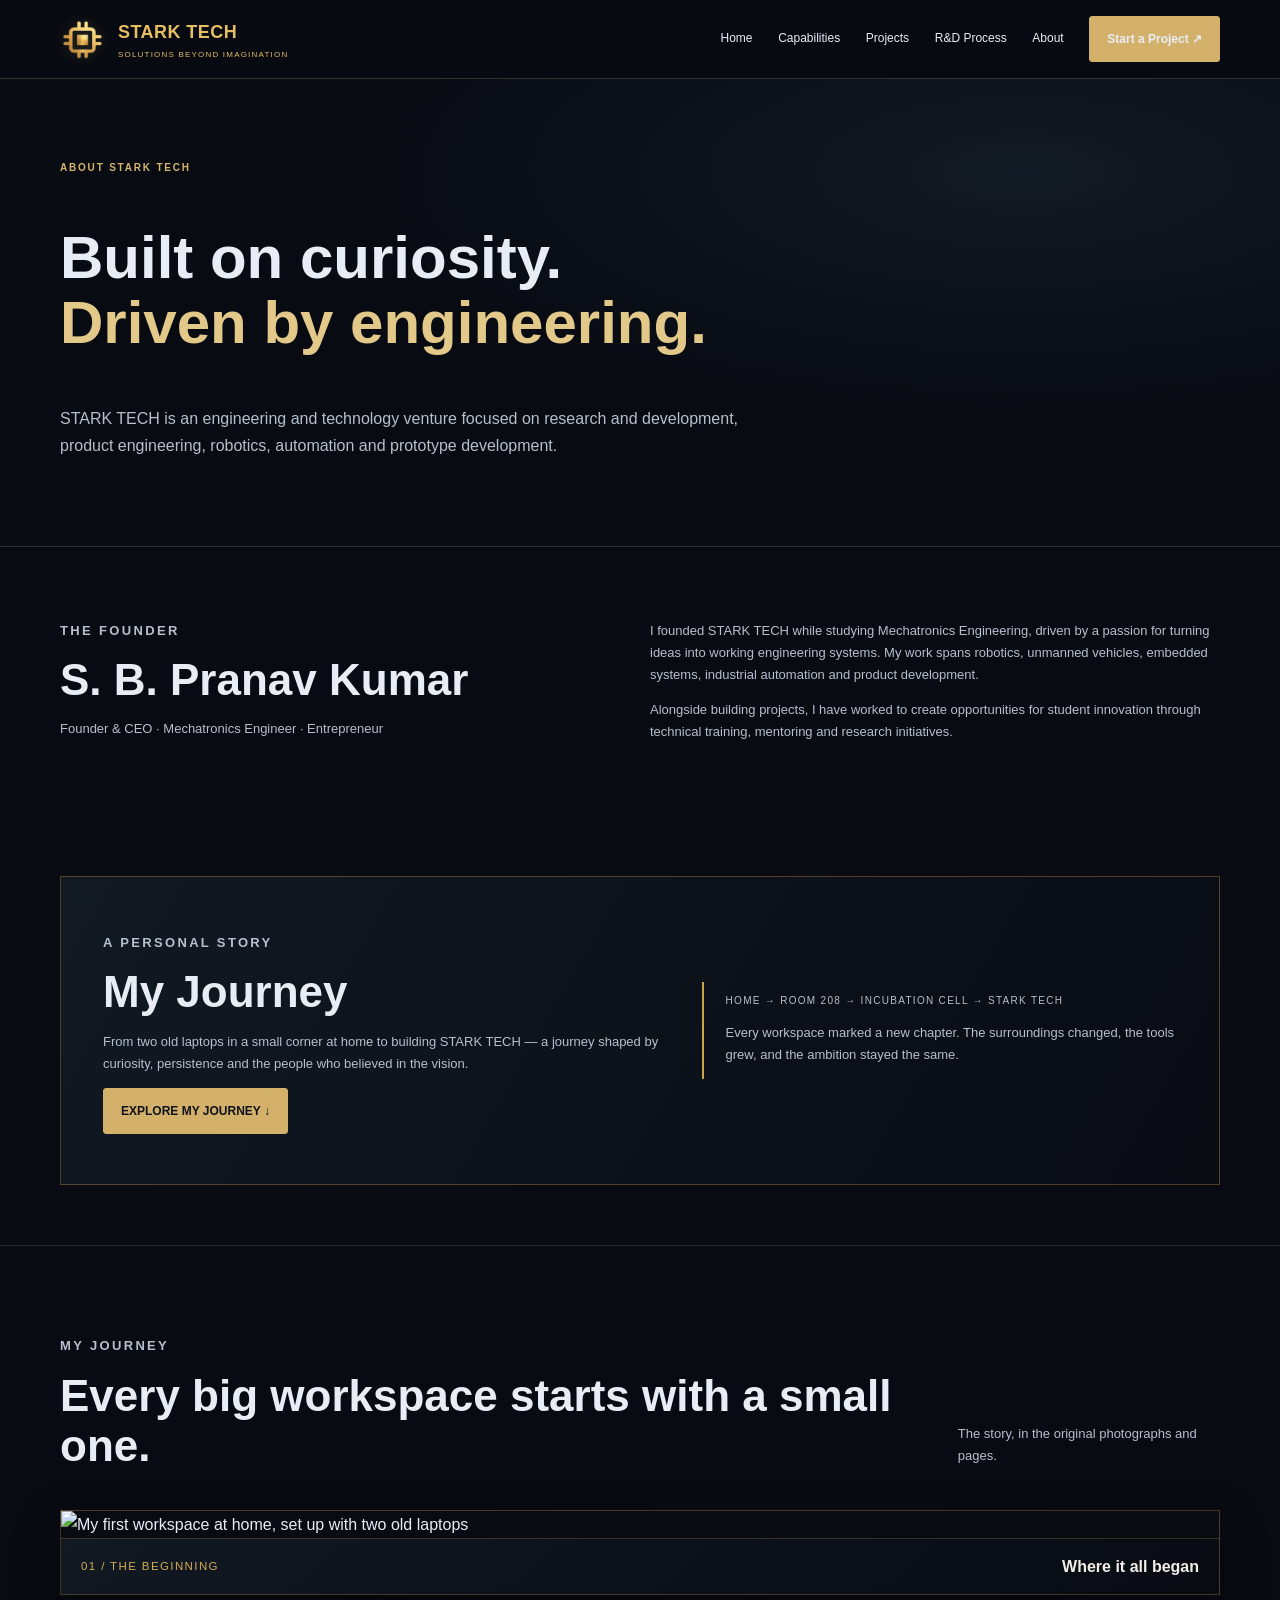
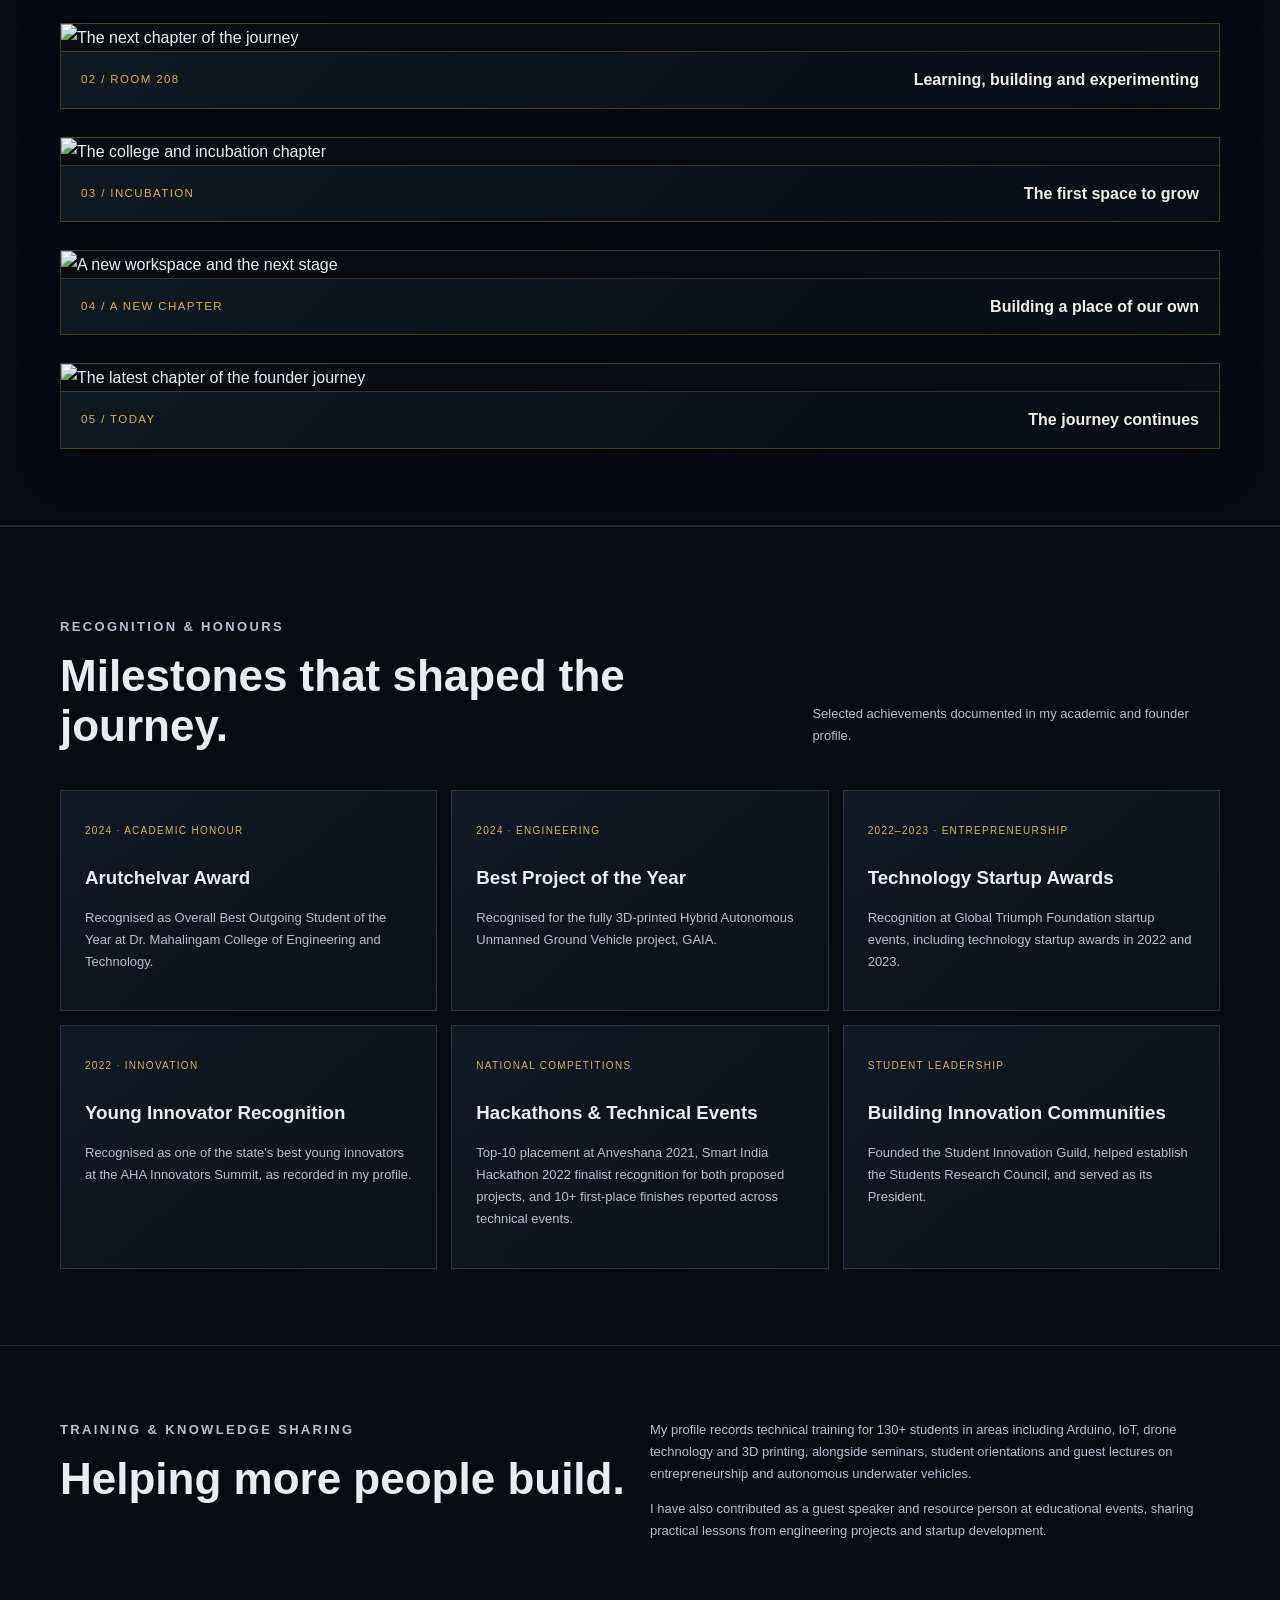
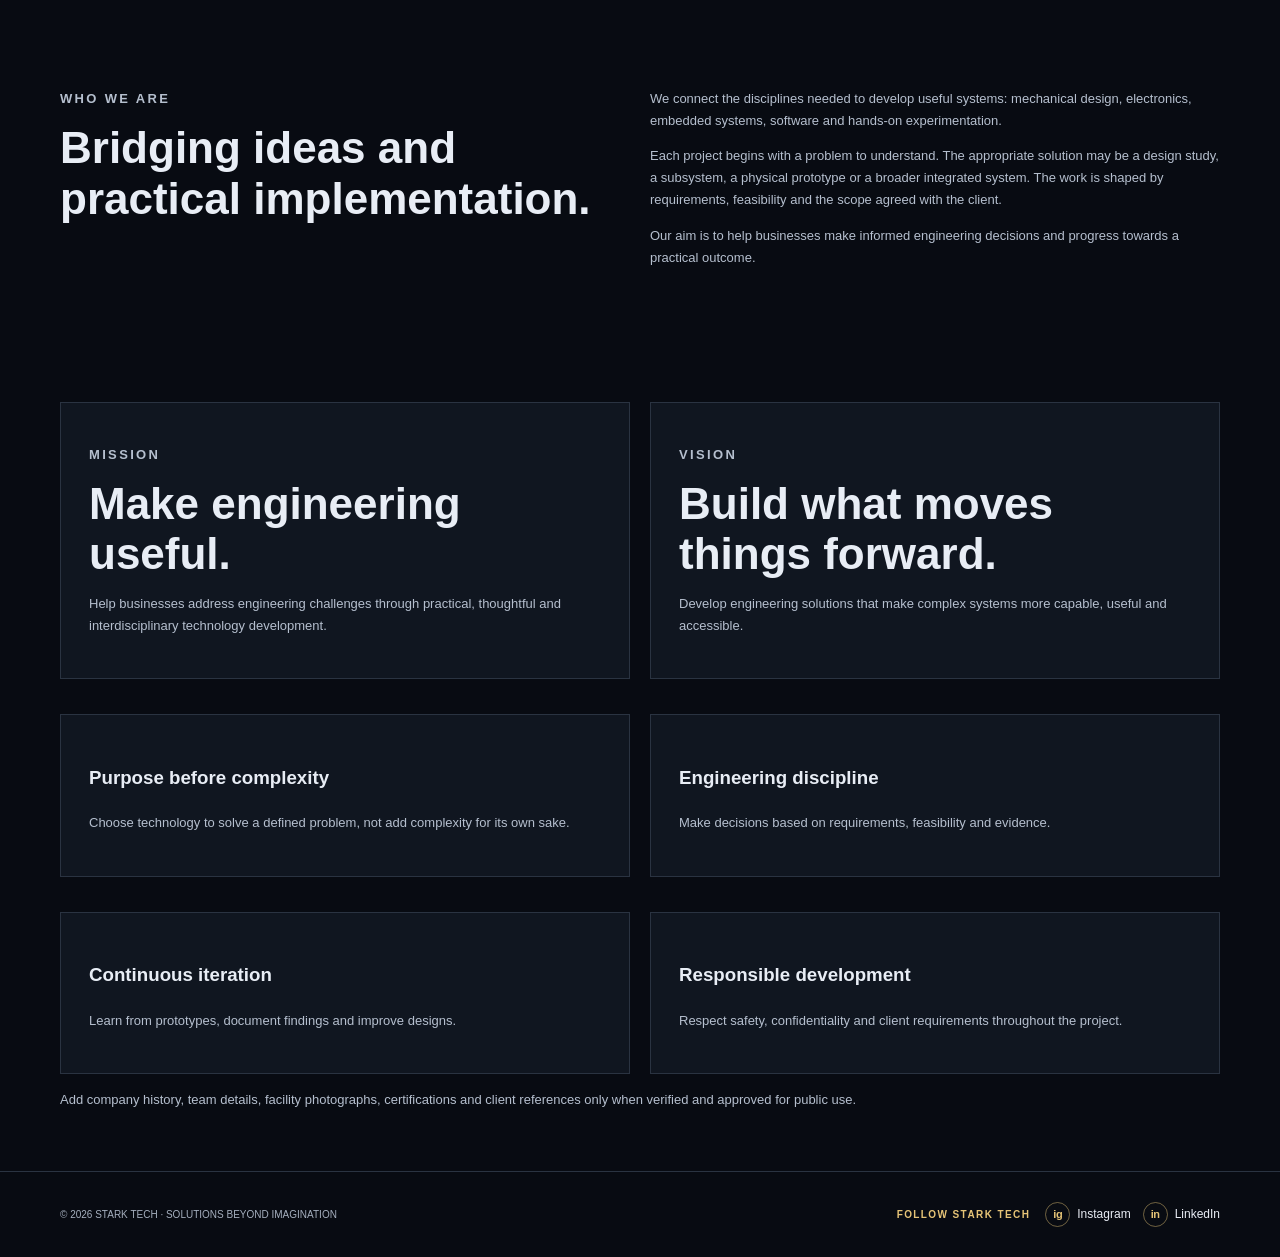
==== commit af60677f: "Replace My Journey text cards with original five-page photo story" ====
--- a/about.html
+++ b/about.html
@@ -1,6 +1,6 @@
-<!doctype html><html lang="en"><head><meta charset="utf-8"><meta name="viewport" content="width=device-width,initial-scale=1"><meta name="description" content="Learn about STARK TECH, an engineering and technology venture focused on R&D, product development, robotics and automation."><meta name="theme-color" content="#080b12"><title>About STARK TECH | Engineering & R&D</title><link rel="stylesheet" href="assets/styles.css"></head><body><header><div class="wrap nav"><a class="brand" href="index.html"><img class="brand-mark" src="assets/stark-tech-emblem.png.png" alt="STARK TECH emblem"><span><b>STARK TECH</b><small>SOLUTIONS BEYOND IMAGINATION</small></span></a><button class="menu" aria-expanded="false">MENU</button><nav class="links"><a href="index.html">Home</a><a href="capabilities.html">Capabilities</a><a href="projects.html">Projects</a><a href="rnd-process.html">R&amp;D Process</a><a href="about.html">About</a><a class="btn" href="contact.html">Start a Project ↗</a></nav></div></header><main><section class="pagehero"><div class="wrap"><p class="eyebrow">ABOUT STARK TECH</p><h1>Built on curiosity.<br><span class="gold">Driven by engineering.</span></h1><p class="lead">STARK TECH is an engineering and technology venture focused on research and development, product engineering, robotics, automation and prototype development.</p></div></section>
+<!doctype html><html lang="en"><head><meta charset="utf-8"><meta name="viewport" content="width=device-width,initial-scale=1"><meta name="description" content="Learn about STARK TECH, an engineering and technology venture focused on R&D, product development, robotics and automation."><meta name="theme-color" content="#080b12"><title>About STARK TECH | Engineering & R&D</title><link rel="stylesheet" href="assets/styles.css"><style>.journey-gallery{display:grid;grid-template-columns:1fr;gap:28px}.journey-page{margin:0;overflow:hidden;border:1px solid #b58b3b55;background:linear-gradient(135deg,#111923,#080b12);box-shadow:0 18px 48px #0005}.journey-page img{display:block;width:100%;height:auto;object-fit:contain;background:#080b12}.journey-page figcaption{display:flex;justify-content:space-between;align-items:center;gap:16px;padding:14px 20px;border-top:1px solid #b58b3b44}.journey-page figcaption strong{font-weight:600;color:#f1eee7}.journey-page .num{color:#d5ad54;letter-spacing:.12em;font-size:.72rem}@media(max-width:650px){.journey-page figcaption{align-items:flex-start;flex-direction:column;gap:5px}}</style></head><body><header><div class="wrap nav"><a class="brand" href="index.html"><img class="brand-mark" src="assets/stark-tech-emblem.png.png" alt="STARK TECH emblem"><span><b>STARK TECH</b><small>SOLUTIONS BEYOND IMAGINATION</small></span></a><button class="menu" aria-expanded="false">MENU</button><nav class="links"><a href="index.html">Home</a><a href="capabilities.html">Capabilities</a><a href="projects.html">Projects</a><a href="rnd-process.html">R&amp;D Process</a><a href="about.html">About</a><a class="btn" href="contact.html">Start a Project ↗</a></nav></div></header><main><section class="pagehero"><div class="wrap"><p class="eyebrow">ABOUT STARK TECH</p><h1>Built on curiosity.<br><span class="gold">Driven by engineering.</span></h1><p class="lead">STARK TECH is an engineering and technology venture focused on research and development, product engineering, robotics, automation and prototype development.</p></div></section>
 <section class="content"><div class="wrap two"><div><p class="eyebrow">THE FOUNDER</p><h2>S. B. Pranav Kumar</h2><p class="lead">Founder &amp; CEO · Mechatronics Engineer · Entrepreneur</p></div><div><p>I founded STARK TECH while studying Mechatronics Engineering, driven by a passion for turning ideas into working engineering systems. My work spans robotics, unmanned vehicles, embedded systems, industrial automation and product development.</p><p>Alongside building projects, I have worked to create opportunities for student innovation through technical training, mentoring and research initiatives.</p></div></div></section>
-<section class="content"><div class="wrap"><a class="card journey-feature" href="#my-journey" style="display:grid;grid-template-columns:1.2fr 1fr;gap:28px;align-items:center;text-decoration:none;color:inherit;border:1px solid #b58b3b66;background:linear-gradient(120deg,#111923,#080b12);padding:clamp(22px,4vw,42px);"><div><p class="eyebrow">A PERSONAL STORY</p><h2>My Journey</h2><p class="lead">From two old laptops in a small corner at home to building STARK TECH — a journey shaped by curiosity, persistence and the people who believed in the vision.</p><span class="btn">EXPLORE MY JOURNEY ↓</span></div><div style="border-left:2px solid #c9a448;padding-left:22px"><p class="num">HOME → ROOM 208 → INCUBATION CELL → STARK TECH</p><p>Every workspace marked a new chapter. The surroundings changed, the tools grew, and the ambition stayed the same.</p></div></a></div></section><section class="section alt" id="my-journey"><div class="wrap"><div class="heading"><div><p class="eyebrow">MY JOURNEY</p><h2>Every big workspace starts with a small one.</h2></div><p>From a home setup to the place we build today.</p></div><div class="grid"><article class="card"><span class="num">CHAPTER 01 · HOME</span><h3>Where it all began</h3><p>A tiny corner at home, set up with two old laptops. No fancy lab or expensive equipment — just curiosity and the urge to build something.</p></article><article class="card"><span class="num">CHAPTER 02 · COLLEGE</span><h3>B-Block, Room 208</h3><p>The hostel room slowly became a workshop. Electronics, batteries, tools, components and prototypes turned an ordinary desk into a place to experiment.</p></article><article class="card"><span class="num">CHAPTER 03 · INCUBATION</span><h3>A place of our own</h3><p>As people began noticing the work, mentors and the college community helped create an opportunity to grow through an incubation workspace.</p></article><article class="card"><span class="num">CHAPTER 04 · TODAY</span><h3>STARK TECH, Coimbatore</h3><p>From a small home workspace to a dedicated place to design, build, test and experiment. The workspace changed. The ambition didn't.</p></article></div></div></section><section class="section alt"><div class="wrap"><div class="heading"><div><p class="eyebrow">RECOGNITION &amp; HONOURS</p><h2>Milestones that shaped the journey.</h2></div><p>Selected achievements documented in my academic and founder profile.</p></div><div class="grid">
+<section class="content"><div class="wrap"><a class="card journey-feature" href="#my-journey" style="display:grid;grid-template-columns:1.2fr 1fr;gap:28px;align-items:center;text-decoration:none;color:inherit;border:1px solid #b58b3b66;background:linear-gradient(120deg,#111923,#080b12);padding:clamp(22px,4vw,42px);"><div><p class="eyebrow">A PERSONAL STORY</p><h2>My Journey</h2><p class="lead">From two old laptops in a small corner at home to building STARK TECH — a journey shaped by curiosity, persistence and the people who believed in the vision.</p><span class="btn">EXPLORE MY JOURNEY ↓</span></div><div style="border-left:2px solid #c9a448;padding-left:22px"><p class="num">HOME → ROOM 208 → INCUBATION CELL → STARK TECH</p><p>Every workspace marked a new chapter. The surroundings changed, the tools grew, and the ambition stayed the same.</p></div></a></div></section><section class="section alt" id="my-journey"><div class="wrap"><div class="heading"><div><p class="eyebrow">MY JOURNEY</p><h2>Every big workspace starts with a small one.</h2></div><p>The story, in the original photographs and pages.</p></div><div class="journey-gallery"><figure class="journey-page"><img src="assets/journey/journey-1.webp" alt="My first workspace at home, set up with two old laptops" loading="lazy"><figcaption><span class="num">01 / THE BEGINNING</span><strong>Where it all began</strong></figcaption></figure><figure class="journey-page"><img src="assets/journey/journey-2.webp" alt="The next chapter of the journey" loading="lazy"><figcaption><span class="num">02 / ROOM 208</span><strong>Learning, building and experimenting</strong></figcaption></figure><figure class="journey-page"><img src="assets/journey/journey-3.webp" alt="The college and incubation chapter" loading="lazy"><figcaption><span class="num">03 / INCUBATION</span><strong>The first space to grow</strong></figcaption></figure><figure class="journey-page"><img src="assets/journey/journey-4.webp" alt="A new workspace and the next stage" loading="lazy"><figcaption><span class="num">04 / A NEW CHAPTER</span><strong>Building a place of our own</strong></figcaption></figure><figure class="journey-page"><img src="assets/journey/journey-5.webp" alt="The latest chapter of the founder journey" loading="lazy"><figcaption><span class="num">05 / TODAY</span><strong>The journey continues</strong></figcaption></figure></div></div></section><section class="section alt"><div class="wrap"><div class="heading"><div><p class="eyebrow">RECOGNITION &amp; HONOURS</p><h2>Milestones that shaped the journey.</h2></div><p>Selected achievements documented in my academic and founder profile.</p></div><div class="grid">
 <article class="card"><span class="num">2024 · ACADEMIC HONOUR</span><h3>Arutchelvar Award</h3><p>Recognised as Overall Best Outgoing Student of the Year at Dr. Mahalingam College of Engineering and Technology.</p></article>
 <article class="card"><span class="num">2024 · ENGINEERING</span><h3>Best Project of the Year</h3><p>Recognised for the fully 3D-printed Hybrid Autonomous Unmanned Ground Vehicle project, GAIA.</p></article>
 <article class="card"><span class="num">2022–2023 · ENTREPRENEURSHIP</span><h3>Technology Startup Awards</h3><p>Recognition at Global Triumph Foundation startup events, including technology startup awards in 2022 and 2023.</p></article>
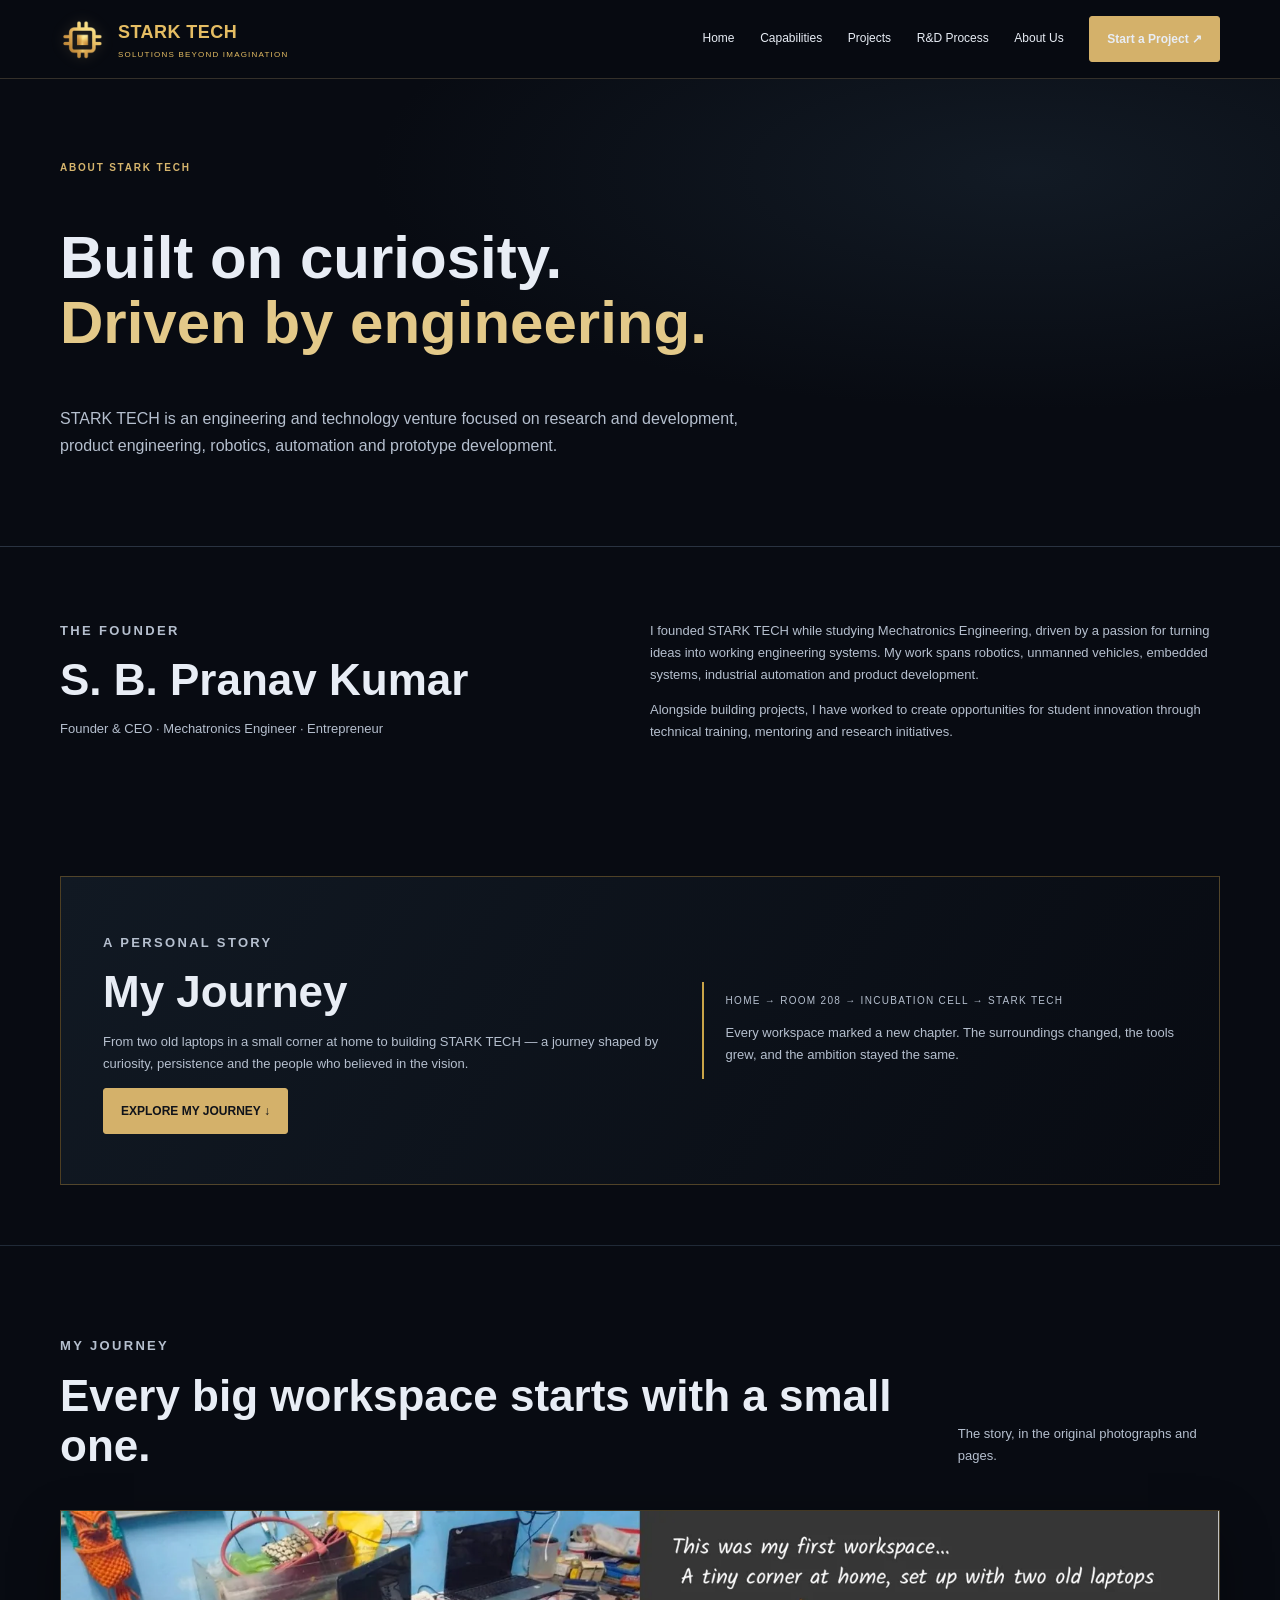
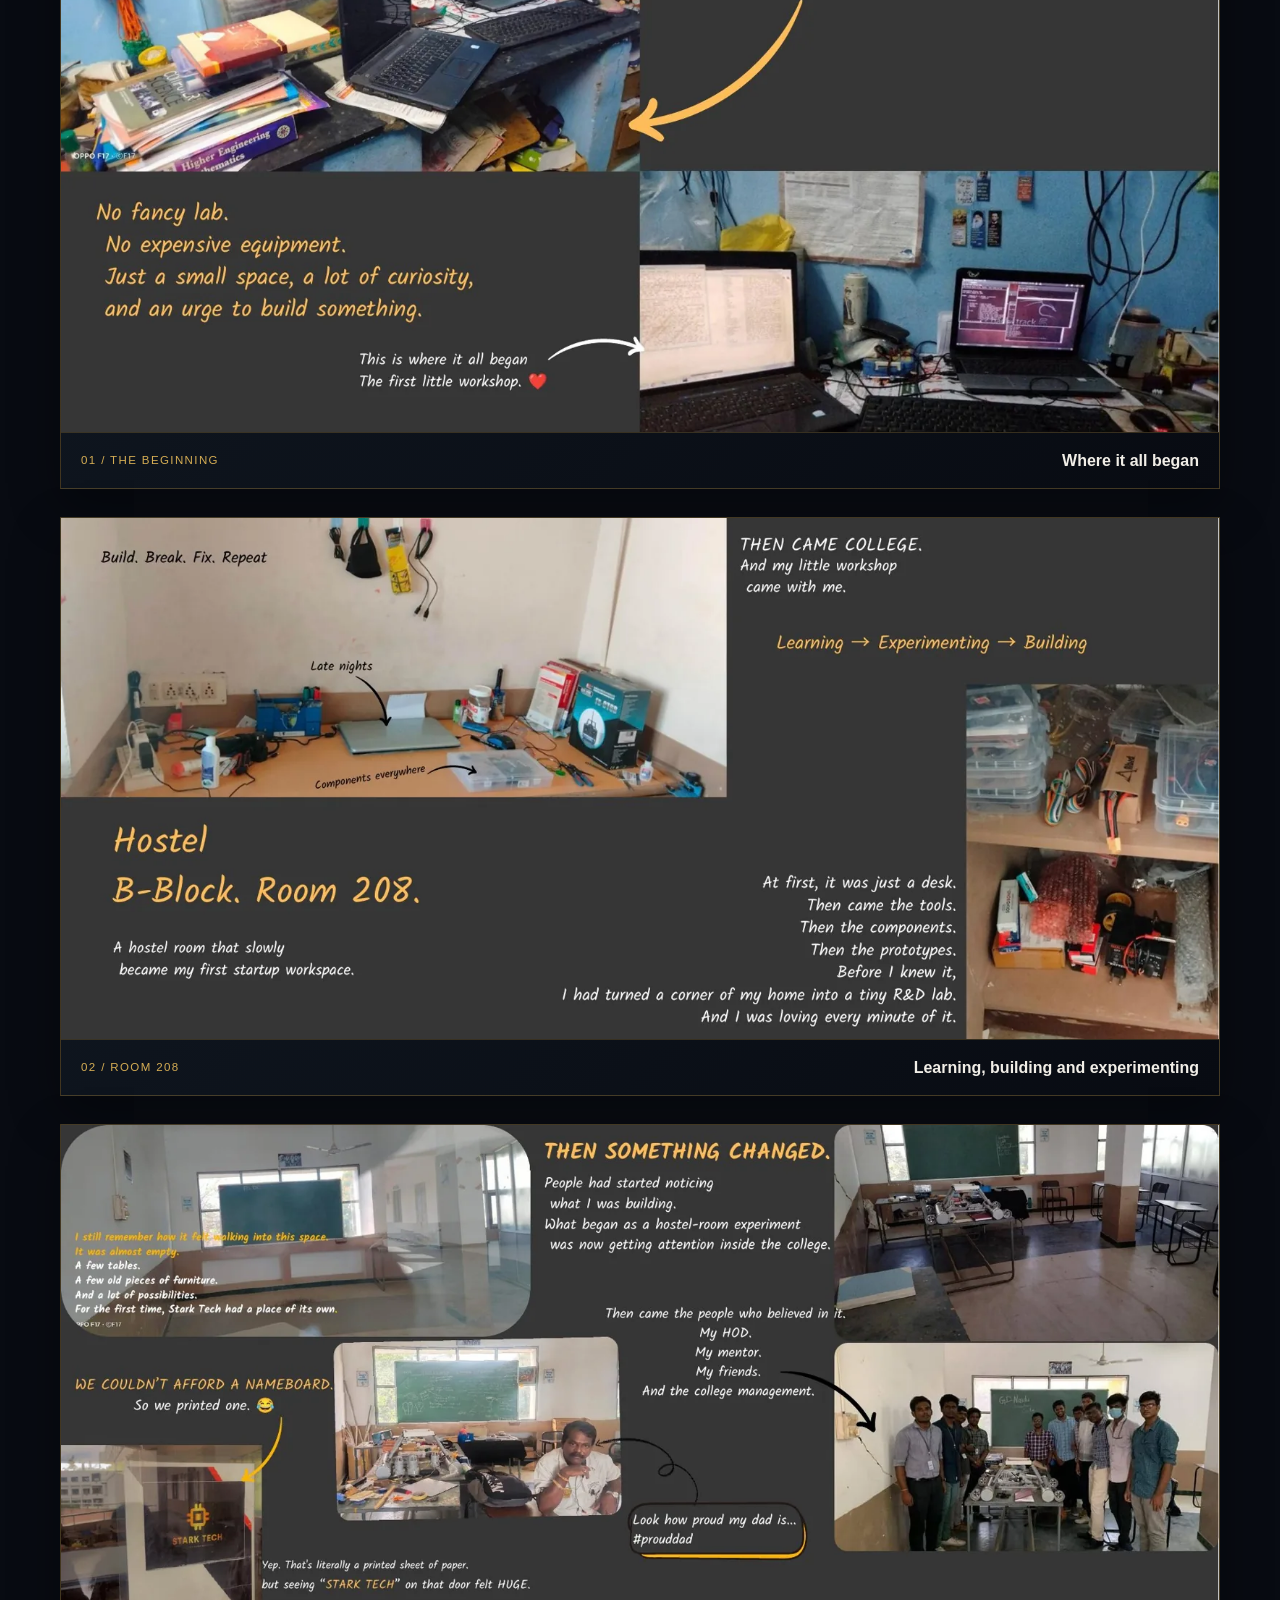
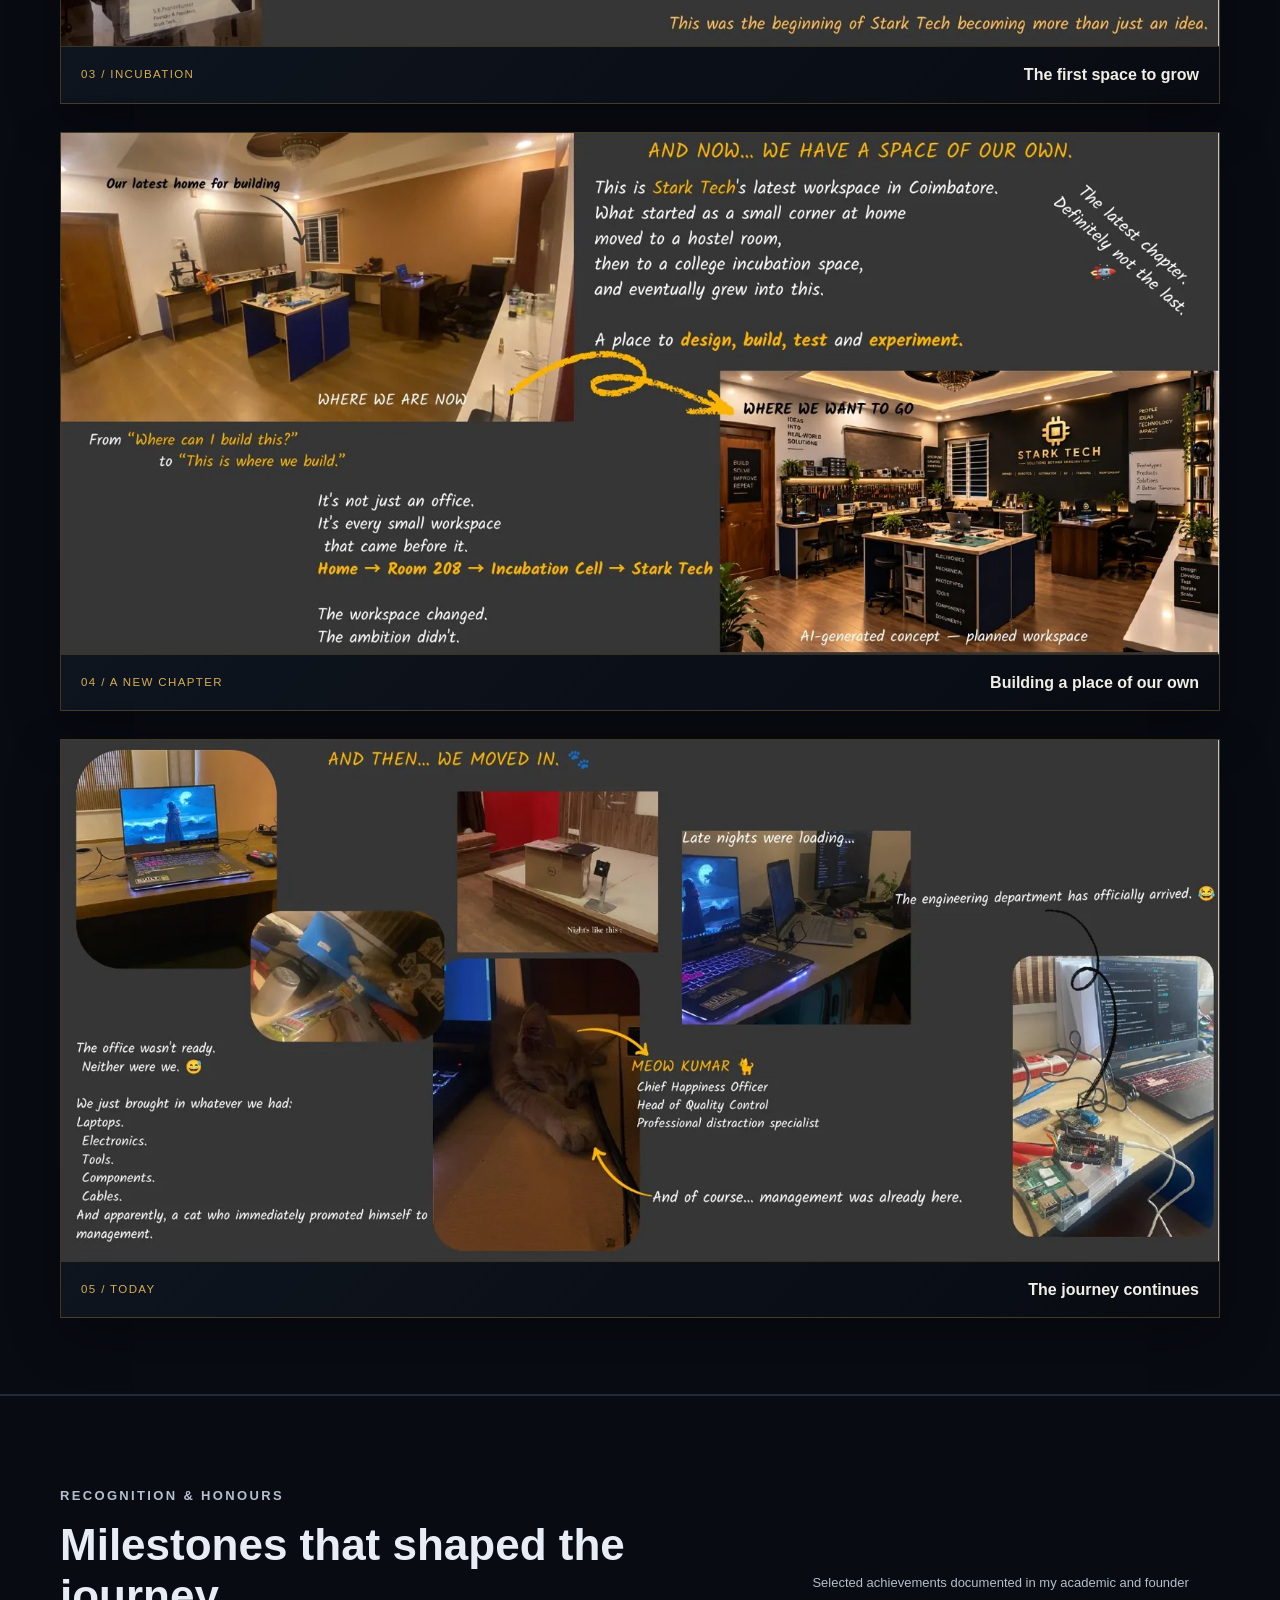
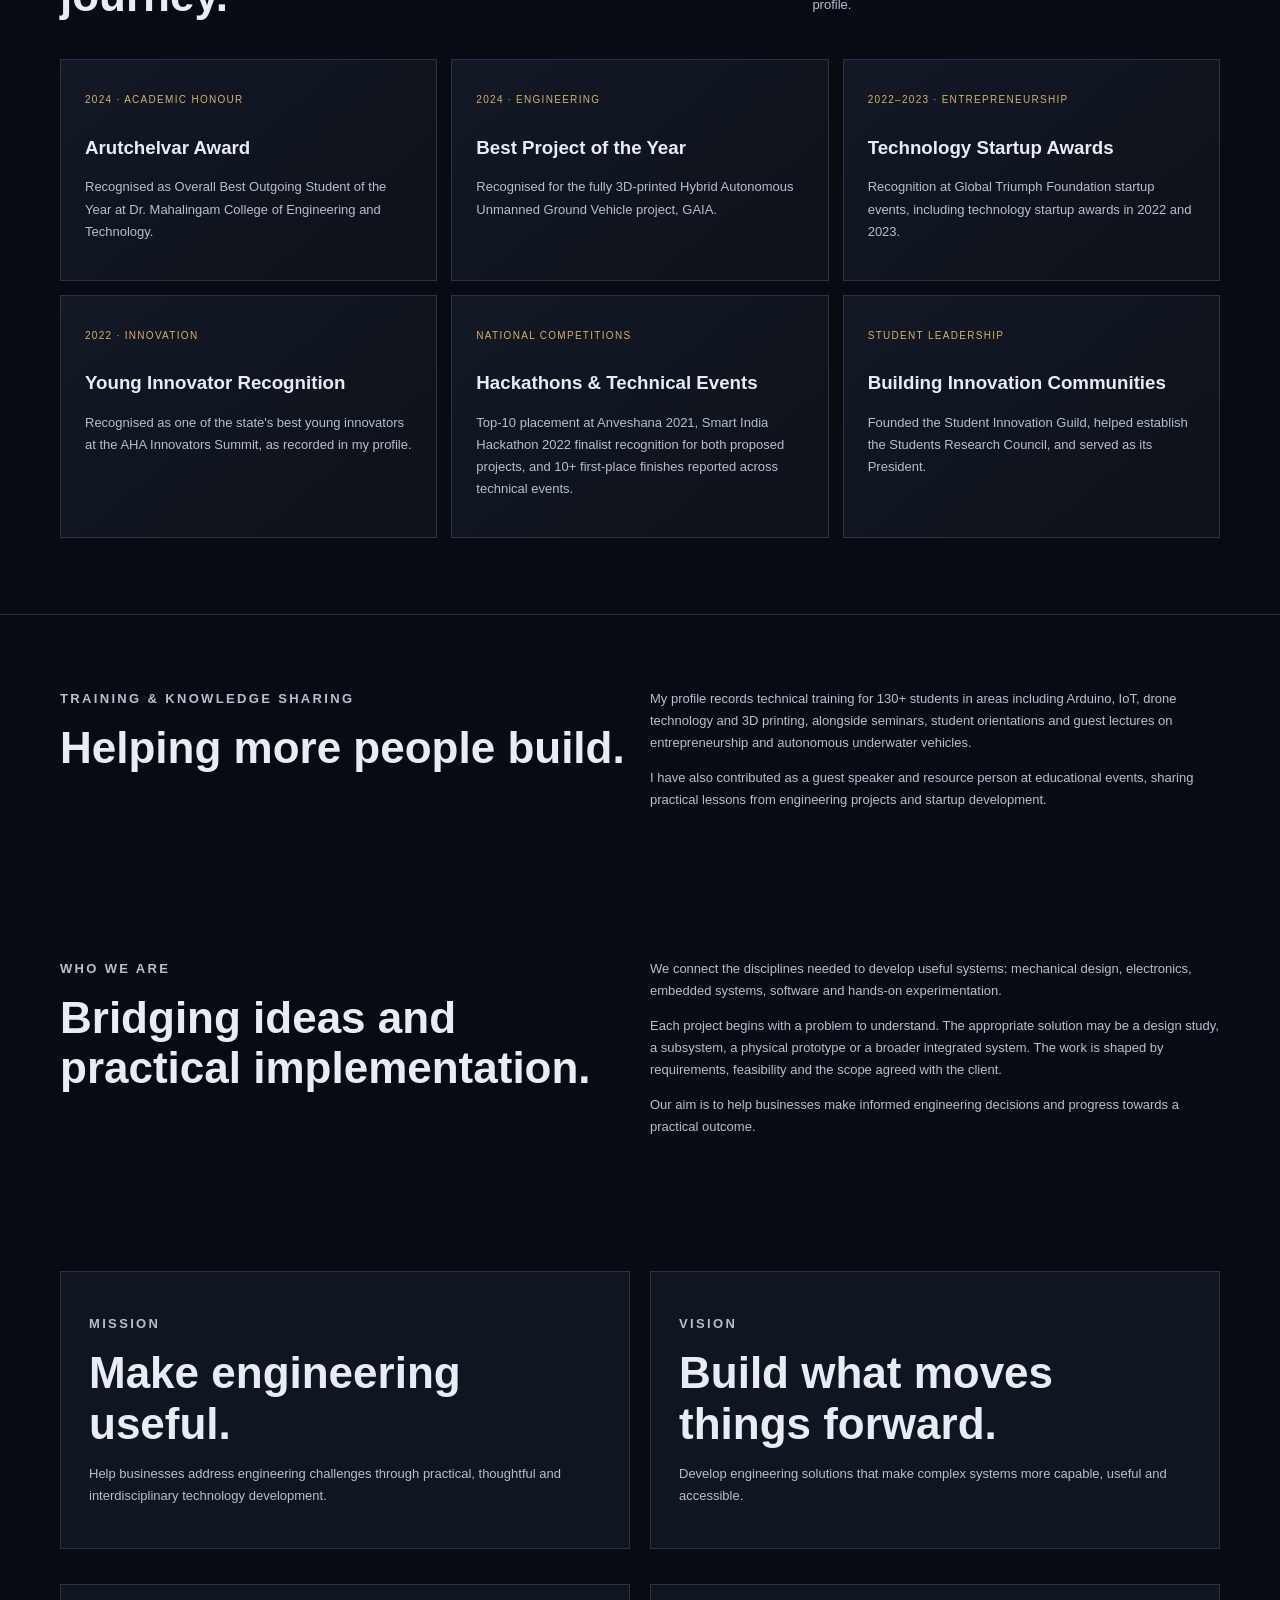
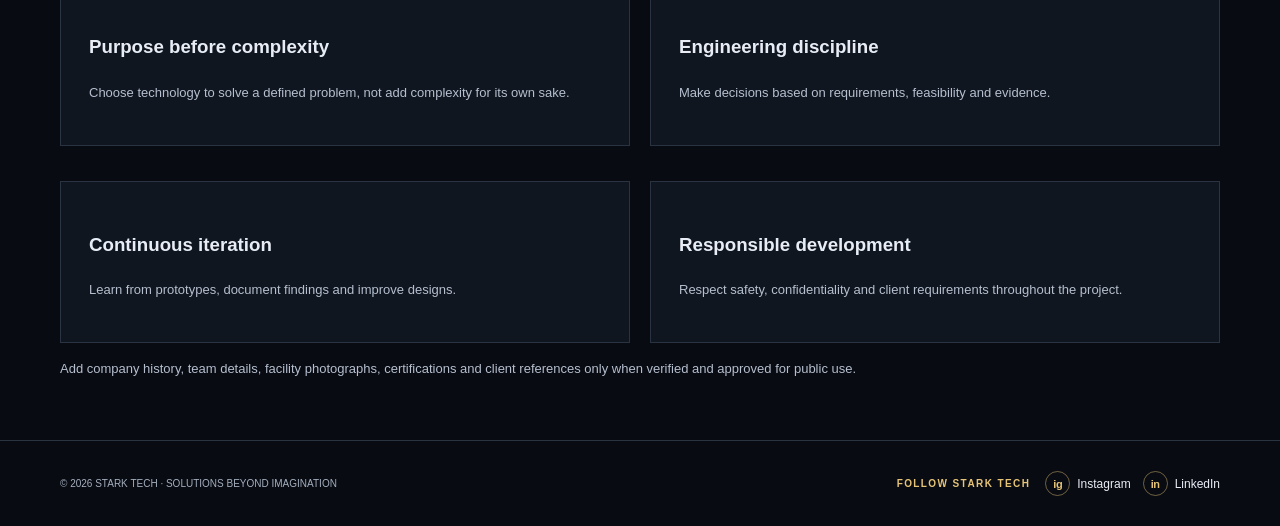
==== commit ed3d6216: "Rename navigation label to About Us" ====
--- a/about.html
+++ b/about.html
@@ -1,4 +1,4 @@
-<!doctype html><html lang="en"><head><meta charset="utf-8"><meta name="viewport" content="width=device-width,initial-scale=1"><meta name="description" content="Learn about STARK TECH, an engineering and technology venture focused on R&D, product development, robotics and automation."><meta name="theme-color" content="#080b12"><title>About STARK TECH | Engineering & R&D</title><link rel="stylesheet" href="assets/styles.css"><style>.journey-gallery{display:grid;grid-template-columns:1fr;gap:28px}.journey-page{margin:0;overflow:hidden;border:1px solid #b58b3b55;background:linear-gradient(135deg,#111923,#080b12);box-shadow:0 18px 48px #0005}.journey-page img{display:block;width:100%;height:auto;object-fit:contain;background:#080b12}.journey-page figcaption{display:flex;justify-content:space-between;align-items:center;gap:16px;padding:14px 20px;border-top:1px solid #b58b3b44}.journey-page figcaption strong{font-weight:600;color:#f1eee7}.journey-page .num{color:#d5ad54;letter-spacing:.12em;font-size:.72rem}@media(max-width:650px){.journey-page figcaption{align-items:flex-start;flex-direction:column;gap:5px}}</style></head><body><header><div class="wrap nav"><a class="brand" href="index.html"><img class="brand-mark" src="assets/stark-tech-emblem.png.png" alt="STARK TECH emblem"><span><b>STARK TECH</b><small>SOLUTIONS BEYOND IMAGINATION</small></span></a><button class="menu" aria-expanded="false">MENU</button><nav class="links"><a href="index.html">Home</a><a href="capabilities.html">Capabilities</a><a href="projects.html">Projects</a><a href="rnd-process.html">R&amp;D Process</a><a href="about.html">About</a><a class="btn" href="contact.html">Start a Project ↗</a></nav></div></header><main><section class="pagehero"><div class="wrap"><p class="eyebrow">ABOUT STARK TECH</p><h1>Built on curiosity.<br><span class="gold">Driven by engineering.</span></h1><p class="lead">STARK TECH is an engineering and technology venture focused on research and development, product engineering, robotics, automation and prototype development.</p></div></section>
+<!doctype html><html lang="en"><head><meta charset="utf-8"><meta name="viewport" content="width=device-width,initial-scale=1"><meta name="description" content="Learn about STARK TECH, an engineering and technology venture focused on R&D, product development, robotics and automation."><meta name="theme-color" content="#080b12"><title>About STARK TECH | Engineering & R&D</title><link rel="stylesheet" href="assets/styles.css"><style>.journey-gallery{display:grid;grid-template-columns:1fr;gap:28px}.journey-page{margin:0;overflow:hidden;border:1px solid #b58b3b55;background:linear-gradient(135deg,#111923,#080b12);box-shadow:0 18px 48px #0005}.journey-page img{display:block;width:100%;height:auto;object-fit:contain;background:#080b12}.journey-page figcaption{display:flex;justify-content:space-between;align-items:center;gap:16px;padding:14px 20px;border-top:1px solid #b58b3b44}.journey-page figcaption strong{font-weight:600;color:#f1eee7}.journey-page .num{color:#d5ad54;letter-spacing:.12em;font-size:.72rem}@media(max-width:650px){.journey-page figcaption{align-items:flex-start;flex-direction:column;gap:5px}}</style></head><body><header><div class="wrap nav"><a class="brand" href="index.html"><img class="brand-mark" src="assets/stark-tech-emblem.png.png" alt="STARK TECH emblem"><span><b>STARK TECH</b><small>SOLUTIONS BEYOND IMAGINATION</small></span></a><button class="menu" aria-expanded="false">MENU</button><nav class="links"><a href="index.html">Home</a><a href="capabilities.html">Capabilities</a><a href="projects.html">Projects</a><a href="rnd-process.html">R&amp;D Process</a><a href="about.html">About Us</a><a class="btn" href="contact.html">Start a Project ↗</a></nav></div></header><main><section class="pagehero"><div class="wrap"><p class="eyebrow">ABOUT STARK TECH</p><h1>Built on curiosity.<br><span class="gold">Driven by engineering.</span></h1><p class="lead">STARK TECH is an engineering and technology venture focused on research and development, product engineering, robotics, automation and prototype development.</p></div></section>
 <section class="content"><div class="wrap two"><div><p class="eyebrow">THE FOUNDER</p><h2>S. B. Pranav Kumar</h2><p class="lead">Founder &amp; CEO · Mechatronics Engineer · Entrepreneur</p></div><div><p>I founded STARK TECH while studying Mechatronics Engineering, driven by a passion for turning ideas into working engineering systems. My work spans robotics, unmanned vehicles, embedded systems, industrial automation and product development.</p><p>Alongside building projects, I have worked to create opportunities for student innovation through technical training, mentoring and research initiatives.</p></div></div></section>
 <section class="content"><div class="wrap"><a class="card journey-feature" href="#my-journey" style="display:grid;grid-template-columns:1.2fr 1fr;gap:28px;align-items:center;text-decoration:none;color:inherit;border:1px solid #b58b3b66;background:linear-gradient(120deg,#111923,#080b12);padding:clamp(22px,4vw,42px);"><div><p class="eyebrow">A PERSONAL STORY</p><h2>My Journey</h2><p class="lead">From two old laptops in a small corner at home to building STARK TECH — a journey shaped by curiosity, persistence and the people who believed in the vision.</p><span class="btn">EXPLORE MY JOURNEY ↓</span></div><div style="border-left:2px solid #c9a448;padding-left:22px"><p class="num">HOME → ROOM 208 → INCUBATION CELL → STARK TECH</p><p>Every workspace marked a new chapter. The surroundings changed, the tools grew, and the ambition stayed the same.</p></div></a></div></section><section class="section alt" id="my-journey"><div class="wrap"><div class="heading"><div><p class="eyebrow">MY JOURNEY</p><h2>Every big workspace starts with a small one.</h2></div><p>The story, in the original photographs and pages.</p></div><div class="journey-gallery"><figure class="journey-page"><img src="assets/journey/journey-1.webp" alt="My first workspace at home, set up with two old laptops" loading="lazy"><figcaption><span class="num">01 / THE BEGINNING</span><strong>Where it all began</strong></figcaption></figure><figure class="journey-page"><img src="assets/journey/journey-2.webp" alt="The next chapter of the journey" loading="lazy"><figcaption><span class="num">02 / ROOM 208</span><strong>Learning, building and experimenting</strong></figcaption></figure><figure class="journey-page"><img src="assets/journey/journey-3.webp" alt="The college and incubation chapter" loading="lazy"><figcaption><span class="num">03 / INCUBATION</span><strong>The first space to grow</strong></figcaption></figure><figure class="journey-page"><img src="assets/journey/journey-4.webp" alt="A new workspace and the next stage" loading="lazy"><figcaption><span class="num">04 / A NEW CHAPTER</span><strong>Building a place of our own</strong></figcaption></figure><figure class="journey-page"><img src="assets/journey/journey-5.webp" alt="The latest chapter of the founder journey" loading="lazy"><figcaption><span class="num">05 / TODAY</span><strong>The journey continues</strong></figcaption></figure></div></div></section><section class="section alt"><div class="wrap"><div class="heading"><div><p class="eyebrow">RECOGNITION &amp; HONOURS</p><h2>Milestones that shaped the journey.</h2></div><p>Selected achievements documented in my academic and founder profile.</p></div><div class="grid">
 <article class="card"><span class="num">2024 · ACADEMIC HONOUR</span><h3>Arutchelvar Award</h3><p>Recognised as Overall Best Outgoing Student of the Year at Dr. Mahalingam College of Engineering and Technology.</p></article>
